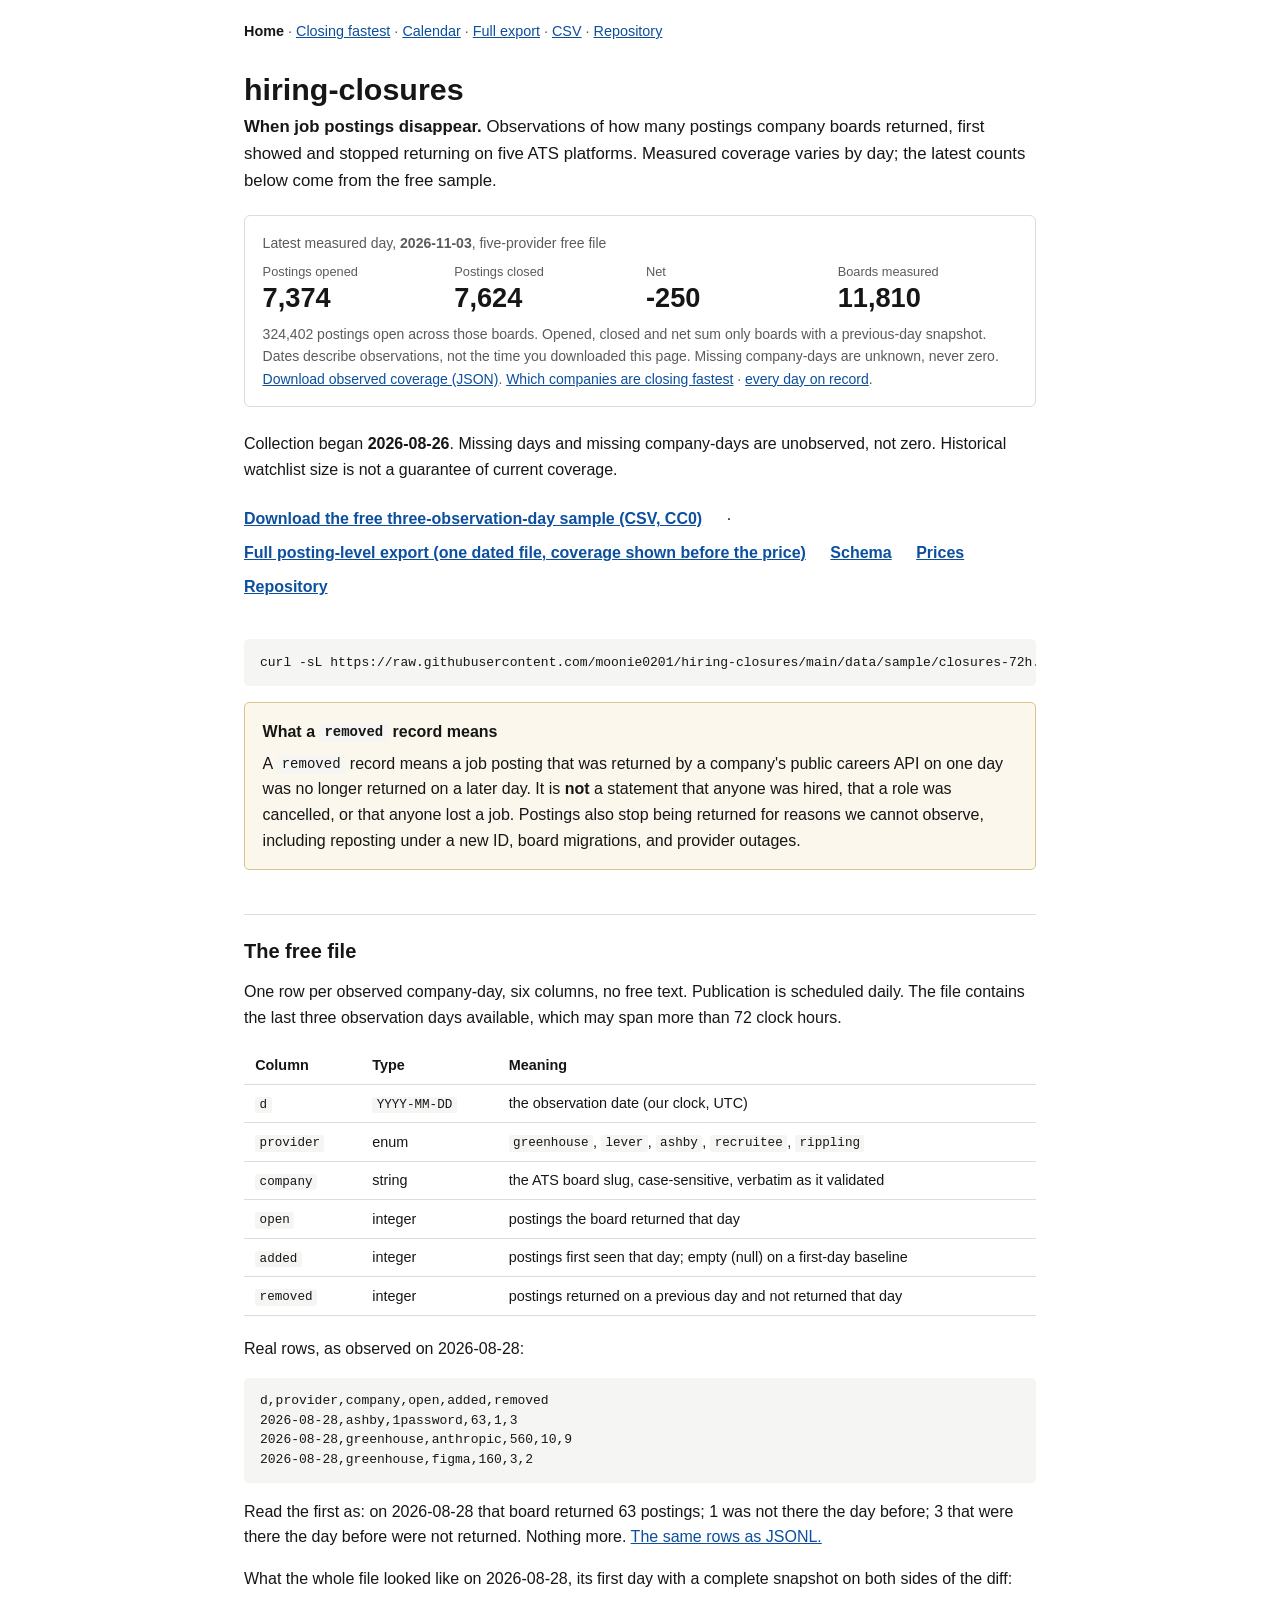
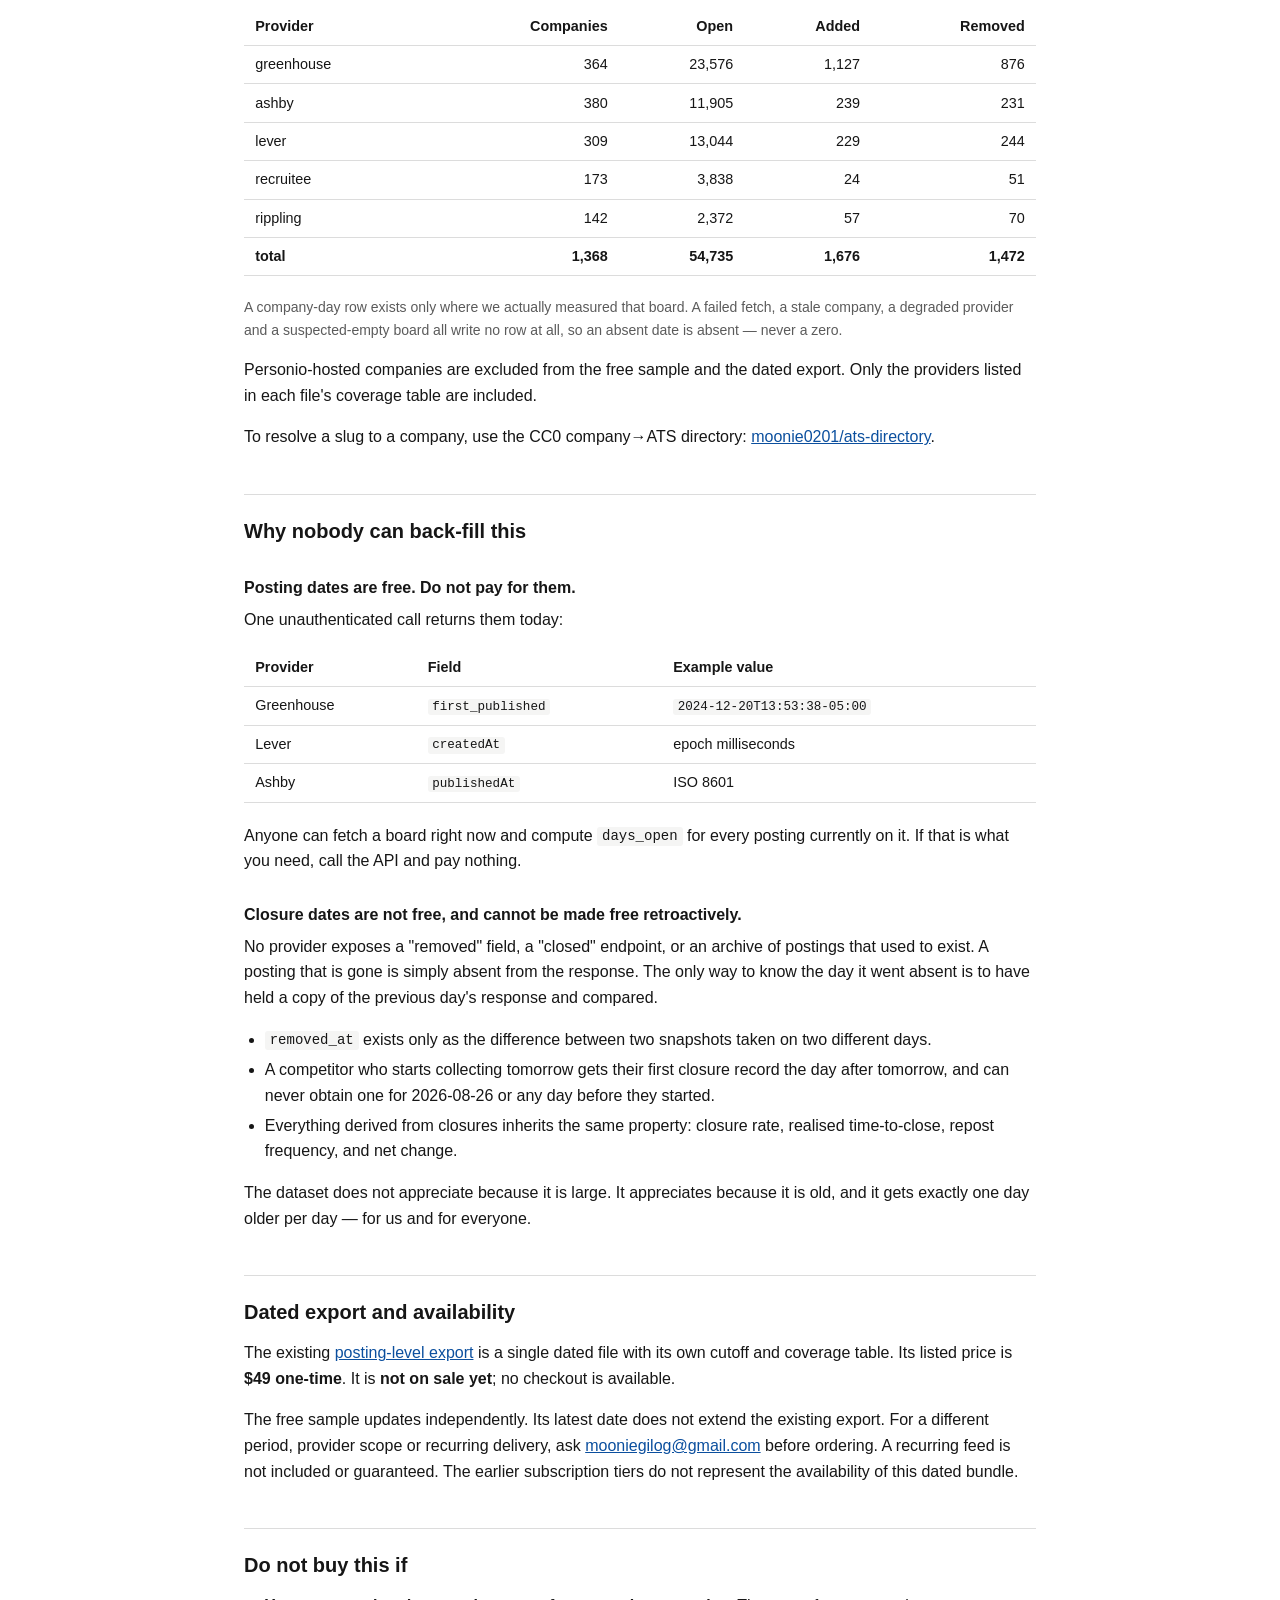
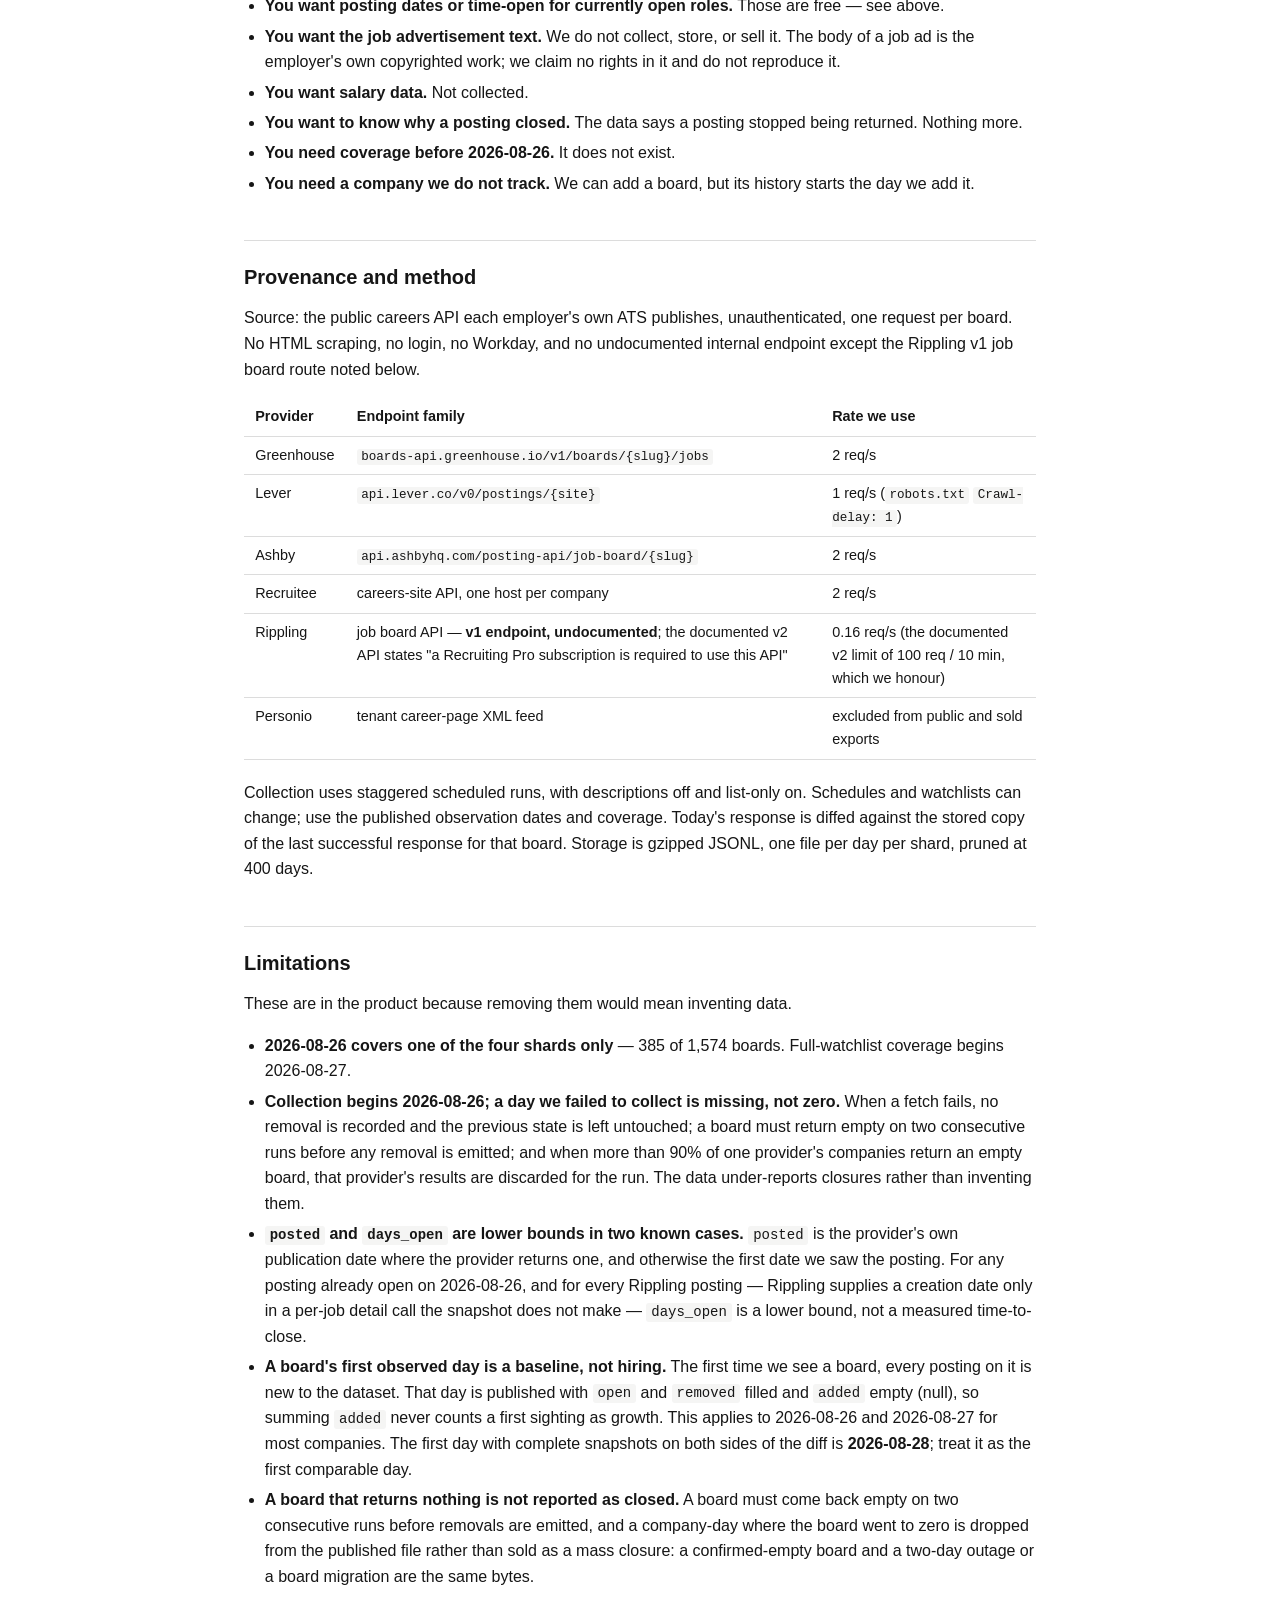
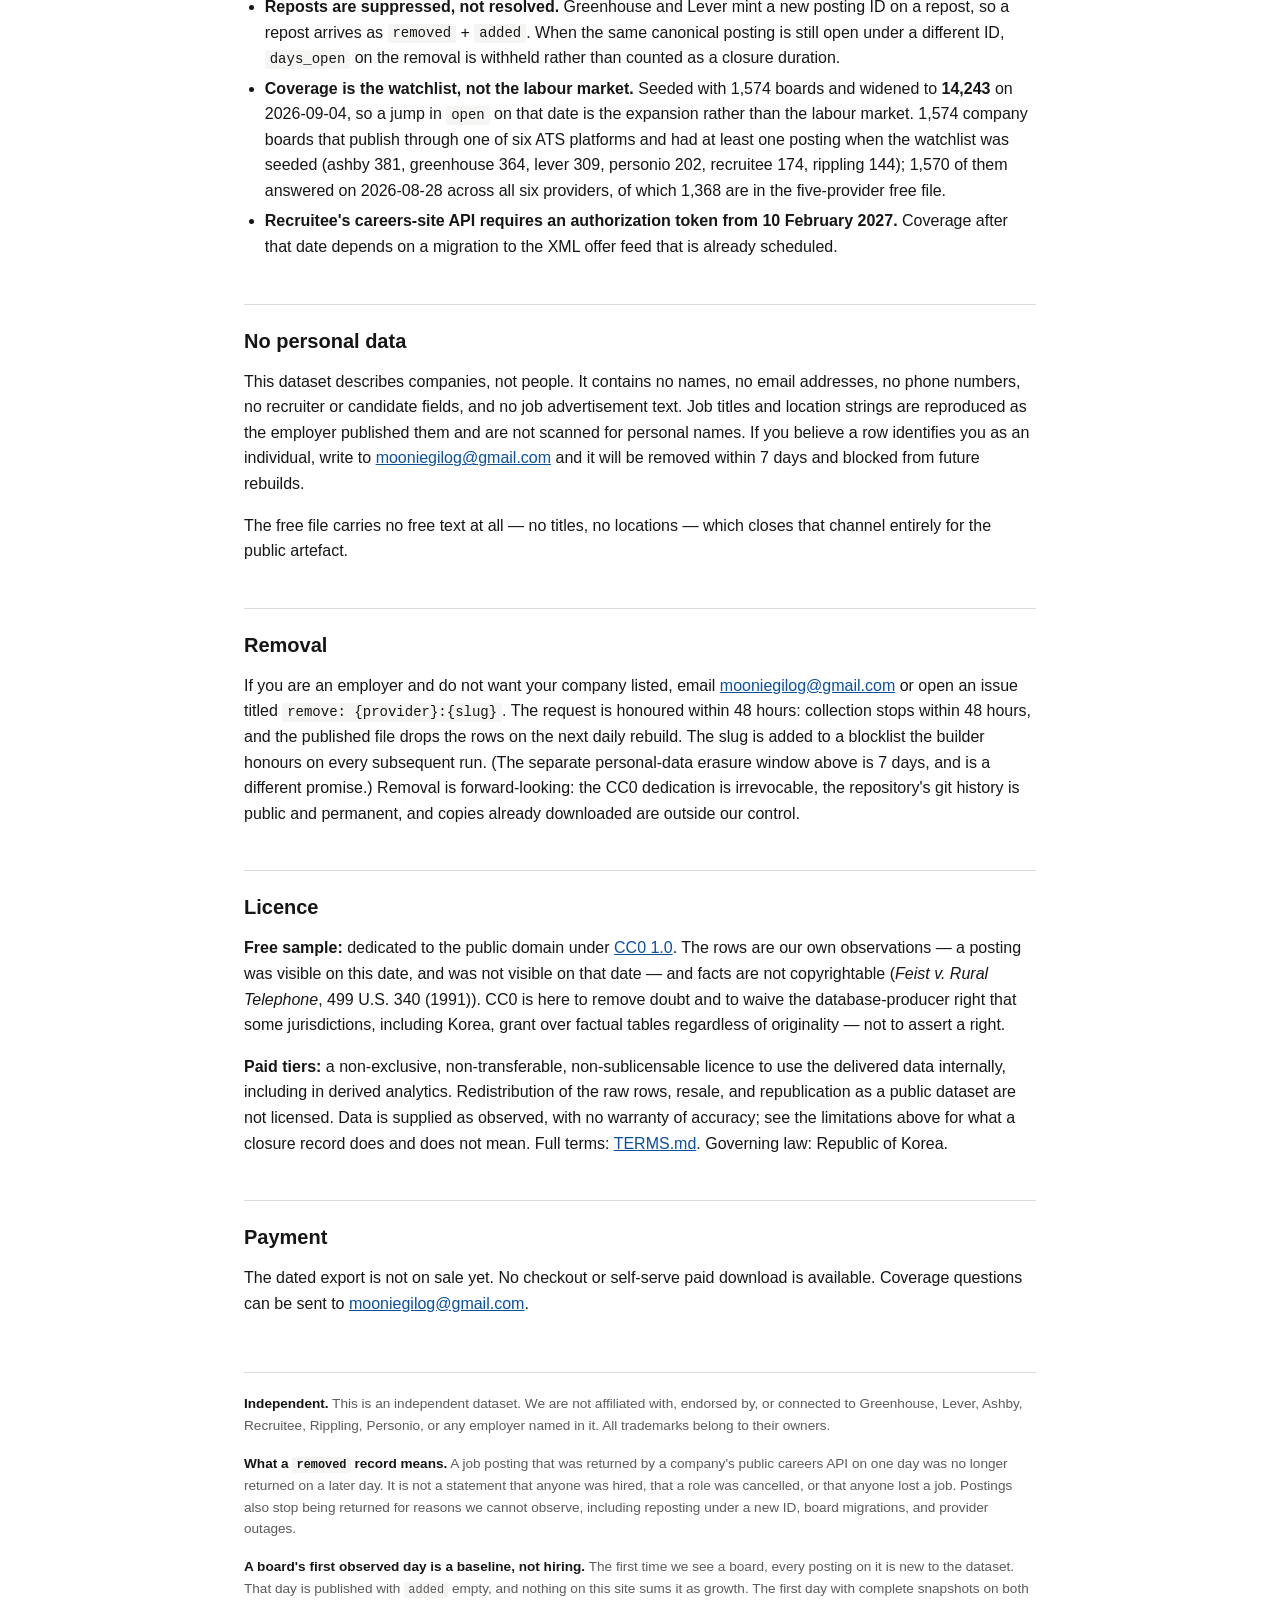
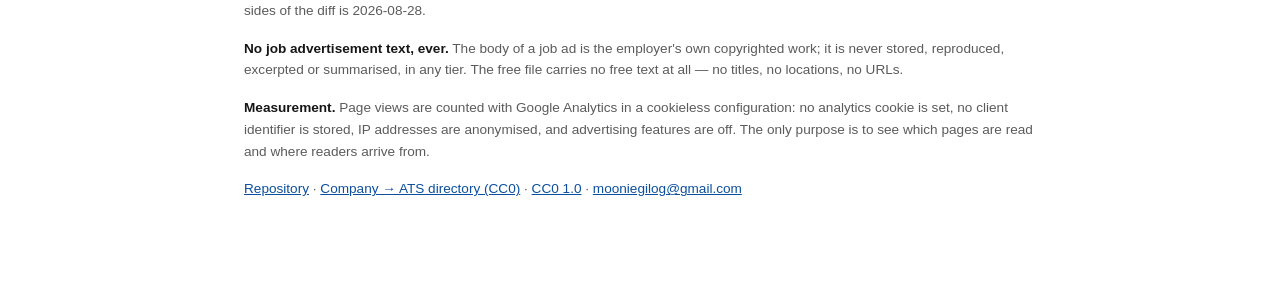
==== docs/index.html @ 698cc46e "data: refresh 72h closure sample (2026-11-03)" ====
<!doctype html>
<html lang="en">
<head>
<meta charset="utf-8">
<meta name="viewport" content="width=device-width, initial-scale=1">
<title>hiring-closures — when job postings disappear</title>
<meta name="description" content="A daily record of when job postings stop being returned by company careers APIs. Observed company boards on five ATS platforms since 2026-08-26. Free three-day sample under CC0.">
<link rel="canonical" href="https://moonie0201.github.io/hiring-closures/">
<meta property="og:type" content="website">
<meta property="og:site_name" content="hiring-closures">
<meta property="og:title" content="hiring-closures — when job postings disappear">
<meta property="og:description" content="A daily record of when job postings stop being returned by company careers APIs. Observed company boards on five ATS platforms since 2026-08-26. Free three-day sample under CC0.">
<meta property="og:url" content="https://moonie0201.github.io/hiring-closures/">
<link rel="stylesheet" href="style.css">
<script async src="https://www.googletagmanager.com/gtag/js?id=G-3G87HK9EL5"></script>
<script>
window.dataLayer = window.dataLayer || [];
function gtag(){dataLayer.push(arguments);}
gtag('js', new Date());
gtag('config', 'G-3G87HK9EL5', {
  'client_storage': 'none',
  'allow_google_signals': false,
  'allow_ad_personalization_signals': false,
  'anonymize_ip': true
});
</script>
<script type="application/ld+json">
{
 "@context": "https://schema.org",
 "@type": "Dataset",
 "creator": {
  "@type": "Organization",
  "name": "hiring-closures",
  "url": "https://github.com/moonie0201/hiring-closures"
 },
 "dateModified": "2026-11-03",
 "description": "One row per company per day: how many job postings each company's public careers API returned (open), how many were first seen that day (added) and how many returned on a previous day were no longer returned (removed). Observed boards on five ATS platforms (Greenhouse, Lever, Ashby, Recruitee, Rippling); coverage varies by day. Collection began 2026-08-26. The free file holds the last three observation days, six aggregate columns, no job titles, no URLs, no advertisement text, rebuilt daily and dedicated to the public domain under CC0 1.0. A removed record means a posting stopped being returned by the API; it says nothing about hires, cancellations or people.",
 "distribution": [
  {
   "@type": "DataDownload",
   "contentUrl": "https://raw.githubusercontent.com/moonie0201/hiring-closures/main/data/sample/closures-72h.csv",
   "encodingFormat": "text/csv"
  },
  {
   "@type": "DataDownload",
   "contentUrl": "https://raw.githubusercontent.com/moonie0201/hiring-closures/main/data/sample/closures-72h.jsonl",
   "encodingFormat": "application/x-ndjson"
  }
 ],
 "identifier": "https://github.com/moonie0201/hiring-closures",
 "isAccessibleForFree": true,
 "keywords": [
  "job postings",
  "hiring",
  "job posting closures",
  "applicant tracking systems",
  "labour market",
  "Greenhouse",
  "Lever",
  "Ashby",
  "Recruitee",
  "Rippling"
 ],
 "license": "https://creativecommons.org/publicdomain/zero/1.0/",
 "measurementTechnique": "Daily snapshot of each employer's public ATS careers API, diffed against the previous snapshot; added and removed are counts of posting IDs that appeared or disappeared between the two.",
 "name": "hiring-closures: daily job-posting closures across company careers boards",
 "sameAs": "https://github.com/moonie0201/hiring-closures",
 "temporalCoverage": "2026-11-01/2026-11-03",
 "url": "https://moonie0201.github.io/hiring-closures/",
 "variableMeasured": [
  {
   "@type": "PropertyValue",
   "description": "observation date, UTC",
   "name": "d"
  },
  {
   "@type": "PropertyValue",
   "description": "ATS platform: greenhouse, lever, ashby, recruitee, rippling",
   "name": "provider"
  },
  {
   "@type": "PropertyValue",
   "description": "the ATS board slug, verbatim",
   "name": "company"
  },
  {
   "@type": "PropertyValue",
   "description": "postings the board returned that day",
   "name": "open"
  },
  {
   "@type": "PropertyValue",
   "description": "postings first seen that day; empty on a board's first observed day",
   "name": "added"
  },
  {
   "@type": "PropertyValue",
   "description": "postings returned on a previous day and not returned that day",
   "name": "removed"
  }
 ]
}
</script>
</head>
<body>
<nav><a href="./" aria-current="page">Home</a> · <a href="closing-fastest.html">Closing fastest</a> · <a href="calendar.html">Calendar</a> · <a href="export.html">Full export</a> · <a href="https://raw.githubusercontent.com/moonie0201/hiring-closures/main/data/sample/closures-72h.csv">CSV</a> · <a href="https://github.com/moonie0201/hiring-closures">Repository</a></nav>
<h1>hiring-closures</h1>
<p class="lede"><strong>When job postings disappear.</strong> Observations of how many
postings company boards returned, first showed and stopped returning on five ATS platforms.
Measured coverage varies by day; the latest counts below come from the free sample.</p>

<section class="stats" aria-label="Latest measured day">
<p class="small muted">Latest measured day, <strong>2026-11-03</strong>, five-provider free file</p>
<dl>
<div><dt>Postings opened</dt><dd>7,374</dd></div>
<div><dt>Postings closed</dt><dd>7,624</dd></div>
<div><dt>Net</dt><dd>-250</dd></div>
<div><dt>Boards measured</dt><dd>11,810</dd></div>
</dl>
<p class="small muted">324,402 postings open across those boards. Opened, closed
and net sum only boards with a previous-day snapshot.
Dates describe observations, not the time you downloaded this page. Missing company-days
are unknown, never zero. <a href="coverage.json">Download observed coverage (JSON)</a>.
<a href="closing-fastest.html">Which companies are closing fastest</a> ·
<a href="calendar.html">every day on record</a>.</p>
</section>

<p>Collection began <strong>2026-08-26</strong>. Missing days and missing company-days are
unobserved, not zero. Historical watchlist size is not a guarantee of current coverage.</p>

<p class="cta">
  <a href="https://raw.githubusercontent.com/moonie0201/hiring-closures/main/data/sample/closures-72h.csv">Download the free three-observation-day sample (CSV, CC0)</a>
  · <a href="export.html">Full posting-level export (one dated file, coverage shown before the price)</a>
  <a href="#free">Schema</a>
  <a href="#prices">Prices</a>
  <a href="https://github.com/moonie0201/hiring-closures">Repository</a>
</p>

<pre><code>curl -sL https://raw.githubusercontent.com/moonie0201/hiring-closures/main/data/sample/closures-72h.csv</code></pre>

<div class="note">
<h3 style="margin-top:0">What a <code>removed</code> record means</h3>
<p>A <code>removed</code> record means a job posting that was returned by a company's public
careers API on one day was no longer returned on a later day. It is <strong>not</strong> a
statement that anyone was hired, that a role was cancelled, or that anyone lost a job.
Postings also stop being returned for reasons we cannot observe, including reposting under a
new ID, board migrations, and provider outages.</p>
</div>

<h2 id="free">The free file</h2>
<p>One row per observed company-day, six columns, no free text. Publication is scheduled daily.
The file contains the last three observation days available, which may span more than 72 clock hours.</p>

<div class="tw">
<table>
<thead><tr><th>Column</th><th>Type</th><th>Meaning</th></tr></thead>
<tbody>
<tr><td><code>d</code></td><td><code>YYYY-MM-DD</code></td><td>the observation date (our clock, UTC)</td></tr>
<tr><td><code>provider</code></td><td>enum</td><td><code>greenhouse</code>, <code>lever</code>, <code>ashby</code>, <code>recruitee</code>, <code>rippling</code></td></tr>
<tr><td><code>company</code></td><td>string</td><td>the ATS board slug, case-sensitive, verbatim as it validated</td></tr>
<tr><td><code>open</code></td><td>integer</td><td>postings the board returned that day</td></tr>
<tr><td><code>added</code></td><td>integer</td><td>postings first seen that day; empty (null) on a first-day baseline</td></tr>
<tr><td><code>removed</code></td><td>integer</td><td>postings returned on a previous day and not returned that day</td></tr>
</tbody>
</table>
</div>

<p>Real rows, as observed on 2026-08-28:</p>
<pre><code>d,provider,company,open,added,removed
2026-08-28,ashby,1password,63,1,3
2026-08-28,greenhouse,anthropic,560,10,9
2026-08-28,greenhouse,figma,160,3,2</code></pre>
<p>Read the first as: on 2026-08-28 that board returned 63 postings; 1 was not there the day
before; 3 that were there the day before were not returned. Nothing more.
<a href="https://raw.githubusercontent.com/moonie0201/hiring-closures/main/data/sample/closures-72h.jsonl">The
same rows as JSONL.</a></p>

<p>What the whole file looked like on 2026-08-28, its first day with a complete snapshot on
both sides of the diff:</p>
<div class="tw">
<table>
<thead><tr><th>Provider</th><th class="n">Companies</th><th class="n">Open</th><th class="n">Added</th><th class="n">Removed</th></tr></thead>
<tbody>
<tr><td>greenhouse</td><td class="n">364</td><td class="n">23,576</td><td class="n">1,127</td><td class="n">876</td></tr>
<tr><td>ashby</td><td class="n">380</td><td class="n">11,905</td><td class="n">239</td><td class="n">231</td></tr>
<tr><td>lever</td><td class="n">309</td><td class="n">13,044</td><td class="n">229</td><td class="n">244</td></tr>
<tr><td>recruitee</td><td class="n">173</td><td class="n">3,838</td><td class="n">24</td><td class="n">51</td></tr>
<tr><td>rippling</td><td class="n">142</td><td class="n">2,372</td><td class="n">57</td><td class="n">70</td></tr>
<tr><td><strong>total</strong></td><td class="n"><strong>1,368</strong></td><td class="n"><strong>54,735</strong></td><td class="n"><strong>1,676</strong></td><td class="n"><strong>1,472</strong></td></tr>
</tbody>
</table>
</div>
<p class="small muted">A company-day row exists only where we actually measured that board. A
failed fetch, a stale company, a degraded provider and a suspected-empty board all write no
row at all, so an absent date is absent — never a zero.</p>

<p>Personio-hosted companies are excluded from the free sample and the dated export.
Only the providers listed in each file's coverage table are included.</p>

<p>To resolve a slug to a company, use the CC0 company→ATS directory:
<a href="https://github.com/moonie0201/ats-directory">moonie0201/ats-directory</a>.</p>

<h2 id="moat">Why nobody can back-fill this</h2>

<h3>Posting dates are free. Do not pay for them.</h3>
<p>One unauthenticated call returns them today:</p>
<div class="tw">
<table>
<thead><tr><th>Provider</th><th>Field</th><th>Example value</th></tr></thead>
<tbody>
<tr><td>Greenhouse</td><td><code>first_published</code></td><td><code>2024-12-20T13:53:38-05:00</code></td></tr>
<tr><td>Lever</td><td><code>createdAt</code></td><td>epoch milliseconds</td></tr>
<tr><td>Ashby</td><td><code>publishedAt</code></td><td>ISO 8601</td></tr>
</tbody>
</table>
</div>
<p>Anyone can fetch a board right now and compute <code>days_open</code> for every posting
currently on it. If that is what you need, call the API and pay nothing.</p>

<h3>Closure dates are not free, and cannot be made free retroactively.</h3>
<p>No provider exposes a "removed" field, a "closed" endpoint, or an archive of postings that
used to exist. A posting that is gone is simply absent from the response. The only way to
know the day it went absent is to have held a copy of the previous day's response and
compared.</p>
<ul>
<li><code>removed_at</code> exists only as the difference between two snapshots taken on two
different days.</li>
<li>A competitor who starts collecting tomorrow gets their first closure record the day after
tomorrow, and can never obtain one for 2026-08-26 or any day before they started.</li>
<li>Everything derived from closures inherits the same property: closure rate, realised
time-to-close, repost frequency, and net change.</li>
</ul>
<p>The dataset does not appreciate because it is large. It appreciates because it is old, and
it gets exactly one day older per day — for us and for everyone.</p>

<h2 id="prices">Dated export and availability</h2>
<p>The existing <a href="export.html">posting-level export</a> is a single dated file with
its own cutoff and coverage table. Its listed price is <strong>$49 one-time</strong>.
It is <strong>not on sale yet</strong>; no checkout is available.</p>
<p>The free sample updates independently. Its latest date does not extend the existing
export. For a different period, provider scope or recurring delivery, ask
<a href="mailto:mooniegilog@gmail.com">mooniegilog@gmail.com</a> before ordering.
A recurring feed is not included or guaranteed. The earlier subscription tiers do not
represent the availability of this dated bundle.</p>

<h2 id="dont">Do not buy this if</h2>
<ul>
<li><strong>You want posting dates or time-open for currently open roles.</strong> Those are
free — see above.</li>
<li><strong>You want the job advertisement text.</strong> We do not collect, store, or sell
it. The body of a job ad is the employer's own copyrighted work; we claim no rights in it and
do not reproduce it.</li>
<li><strong>You want salary data.</strong> Not collected.</li>
<li><strong>You want to know why a posting closed.</strong> The data says a posting stopped
being returned. Nothing more.</li>
<li><strong>You need coverage before 2026-08-26.</strong> It does not exist.</li>
<li><strong>You need a company we do not track.</strong> We can add a board, but its history
starts the day we add it.</li>
</ul>

<h2 id="method">Provenance and method</h2>
<p>Source: the public careers API each employer's own ATS publishes, unauthenticated, one
request per board. No HTML scraping, no login, no Workday, and no undocumented internal
endpoint except the Rippling v1 job board route noted below.</p>
<div class="tw">
<table>
<thead><tr><th>Provider</th><th>Endpoint family</th><th>Rate we use</th></tr></thead>
<tbody>
<tr><td>Greenhouse</td><td><code>boards-api.greenhouse.io/v1/boards/{slug}/jobs</code></td><td>2 req/s</td></tr>
<tr><td>Lever</td><td><code>api.lever.co/v0/postings/{site}</code></td><td>1 req/s (<code>robots.txt</code> <code>Crawl-delay: 1</code>)</td></tr>
<tr><td>Ashby</td><td><code>api.ashbyhq.com/posting-api/job-board/{slug}</code></td><td>2 req/s</td></tr>
<tr><td>Recruitee</td><td>careers-site API, one host per company</td><td>2 req/s</td></tr>
<tr><td>Rippling</td><td>job board API — <strong>v1 endpoint, undocumented</strong>; the documented v2 API states "a Recruiting Pro subscription is required to use this API"</td><td>0.16 req/s (the documented v2 limit of 100 req / 10 min, which we honour)</td></tr>
<tr><td>Personio</td><td>tenant career-page XML feed</td><td>excluded from public and sold exports</td></tr>
</tbody>
</table>
</div>
<p>Collection uses staggered scheduled runs, with descriptions off and list-only on.
Schedules and watchlists can change; use the published observation dates and coverage. Today's response is diffed against
the stored copy of the last successful response for that board. Storage is gzipped JSONL, one
file per day per shard, pruned at 400 days.</p>

<h2 id="limits">Limitations</h2>
<p>These are in the product because removing them would mean inventing data.</p>
<ul>
<li><strong>2026-08-26 covers one of the four shards only</strong> — 385 of 1,574 boards.
Full-watchlist coverage begins 2026-08-27.</li>
<li><strong>Collection begins 2026-08-26; a day we failed to collect is missing, not
zero.</strong> When a fetch fails, no removal is recorded and the previous state is left
untouched; a board must return empty on two consecutive runs before any removal is emitted;
and when more than 90% of one provider's companies return an empty board, that provider's
results are discarded for the run. The data under-reports closures rather than inventing
them.</li>
<li><strong><code>posted</code> and <code>days_open</code> are lower bounds in two known
cases.</strong> <code>posted</code> is the provider's own publication date where the provider
returns one, and otherwise the first date we saw the posting. For any posting already open on
2026-08-26, and for every Rippling posting — Rippling supplies a creation date only in a
per-job detail call the snapshot does not make — <code>days_open</code> is a lower bound, not
a measured time-to-close.</li>
<li><strong>A board's first observed day is a baseline, not hiring.</strong> The first time we see a board, every posting on it is new to the dataset. That day is published with <code>open</code> and <code>removed</code> filled and <code>added</code> empty (null), so summing <code>added</code> never counts a first sighting as growth. This applies to 2026-08-26 and 2026-08-27 for most companies. The first day with complete snapshots on both sides of the diff is <strong>2026-08-28</strong>; treat it as the first comparable day.</li>
<li><strong>A board that returns nothing is not reported as closed.</strong> A board must come
back empty on two consecutive runs before removals are emitted, and a company-day where the
board went to zero is dropped from the published file rather than sold as a mass closure: a
confirmed-empty board and a two-day outage or a board migration are the same bytes.</li>
<li><strong>Reposts are suppressed, not resolved.</strong> Greenhouse and Lever mint a new
posting ID on a repost, so a repost arrives as <code>removed</code> + <code>added</code>. When
the same canonical posting is still open under a different ID, <code>days_open</code> on the
removal is withheld rather than counted as a closure duration.</li>
<li><strong>Coverage is the watchlist, not the labour market.</strong> Seeded with 1,574 boards and widened to <strong>14,243</strong> on 2026-09-04, so a jump in <code>open</code> on that date is the expansion rather than the labour market. 1,574 company boards
that publish through one of six ATS platforms and had at least one posting when the watchlist
was seeded (ashby 381, greenhouse 364, lever 309, personio 202, recruitee 174, rippling 144);
1,570 of them answered on 2026-08-28 across all six providers, of which 1,368 are in the
five-provider free file.</li>
<li><strong>Recruitee's careers-site API requires an authorization token from 10 February
2027.</strong> Coverage after that date depends on a migration to the XML offer feed that is
already scheduled.</li>
</ul>

<h2 id="privacy">No personal data</h2>
<p>This dataset describes companies, not people. It contains no names, no email addresses, no
phone numbers, no recruiter or candidate fields, and no job advertisement text. Job titles and
location strings are reproduced as the employer published them and are not scanned for
personal names. If you believe a row identifies you as an individual, write to
<a href="mailto:mooniegilog@gmail.com">mooniegilog@gmail.com</a> and it will be removed within
7 days and blocked from future rebuilds.</p>
<p>The free file carries no free text at all — no titles, no locations — which closes that
channel entirely for the public artefact.</p>

<h2 id="removal">Removal</h2>
<p>If you are an employer and do not want your company listed, email
<a href="mailto:mooniegilog@gmail.com">mooniegilog@gmail.com</a> or open an issue titled
<code>remove: {provider}:{slug}</code>. The request is honoured within 48 hours: collection
stops within 48 hours, and the published file drops the rows on the next daily rebuild. The
slug is added to a blocklist the builder honours on every subsequent run. (The separate
personal-data erasure window above is 7 days, and is a different promise.) Removal is
forward-looking: the CC0
dedication is irrevocable, the repository's git history is public and permanent, and copies
already downloaded are outside our control.</p>

<h2 id="licence">Licence</h2>
<p><strong>Free sample:</strong> dedicated to the public domain under
<a href="https://github.com/moonie0201/hiring-closures/blob/main/LICENSE">CC0 1.0</a>. The rows
are our own observations — a posting was visible on this date, and was not visible on that
date — and facts are not copyrightable (<em>Feist v. Rural Telephone</em>, 499 U.S. 340
(1991)). CC0 is here to remove doubt and to waive the database-producer right that some
jurisdictions, including Korea, grant over factual tables regardless of originality — not to
assert a right.</p>
<p><strong>Paid tiers:</strong> a non-exclusive, non-transferable, non-sublicensable licence to
use the delivered data internally, including in derived analytics. Redistribution of the raw
rows, resale, and republication as a public dataset are not licensed. Data is supplied as
observed, with no warranty of accuracy; see the limitations above for what a closure record
does and does not mean. Full terms:
<a href="https://github.com/moonie0201/hiring-closures/blob/main/TERMS.md">TERMS.md</a>.
Governing law: Republic of Korea.</p>

<h2 id="payment">Payment</h2>
<p>The dated export is not on sale yet. No checkout or self-serve paid download is available.
Coverage questions can be sent to <a href="mailto:mooniegilog@gmail.com">mooniegilog@gmail.com</a>.</p>

<footer>
<div class="disclaimer">
<p><strong>Independent.</strong> This is an independent dataset. We are not affiliated with,
endorsed by, or connected to Greenhouse, Lever, Ashby, Recruitee, Rippling, Personio, or any
employer named in it. All trademarks belong to their owners.</p>
<p><strong>What a <code>removed</code> record means.</strong> A job posting that was returned
by a company's public careers API on one day was no longer returned on a later day. It is not
a statement that anyone was hired, that a role was cancelled, or that anyone lost a job.
Postings also stop being returned for reasons we cannot observe, including reposting under a
new ID, board migrations, and provider outages.</p>
<p><strong>A board's first observed day is a baseline, not hiring.</strong> The first time we
see a board, every posting on it is new to the dataset. That day is published with
<code>added</code> empty, and nothing on this site sums it as growth. The first day with
complete snapshots on both sides of the diff is 2026-08-28.</p>
<p><strong>No job advertisement text, ever.</strong> The body of a job ad is the employer's
own copyrighted work; it is never stored, reproduced, excerpted or summarised, in any tier.
The free file carries no free text at all — no titles, no locations, no URLs.</p>
<p><strong>Measurement.</strong> Page views are counted with Google Analytics in a
cookieless configuration: no analytics cookie is set, no client identifier is stored, IP
addresses are anonymised, and advertising features are off. The only purpose is to see which
pages are read and where readers arrive from.</p>
<p><a href="https://github.com/moonie0201/hiring-closures">Repository</a> ·
<a href="https://github.com/moonie0201/ats-directory">Company → ATS directory (CC0)</a> ·
<a href="https://creativecommons.org/publicdomain/zero/1.0/">CC0 1.0</a> ·
<a href="mailto:mooniegilog@gmail.com">mooniegilog@gmail.com</a></p>
</div>
</footer>
</body>
</html>
---- docs/style.css ----
:root{
  --bg:#ffffff; --fg:#161616; --muted:#5b5b5b; --line:#dcdcdc;
  --code-bg:#f5f5f4; --accent:#0b4f9e; --warn-bg:#fbf7ec; --warn-line:#d9c48a;
}
@media (prefers-color-scheme: dark){
  :root{
    --bg:#121212; --fg:#e8e8e8; --muted:#a1a1a1; --line:#333333;
    --code-bg:#1c1c1c; --accent:#7db3f0; --warn-bg:#211d13; --warn-line:#5c4d26;
  }
}
*{box-sizing:border-box}
html{-webkit-text-size-adjust:100%}
body{
  margin:0 auto; padding:1.25rem 1.25rem 5rem; max-width:52rem;
  background:var(--bg); color:var(--fg);
  font:16px/1.6 -apple-system,BlinkMacSystemFont,"Segoe UI",Roboto,Helvetica,Arial,sans-serif;
}
h1{font-size:1.9rem; line-height:1.2; margin:0 0 .4rem}
h2{font-size:1.25rem; margin:2.75rem 0 .75rem; padding-top:1.25rem; border-top:1px solid var(--line)}
h3{font-size:1rem; margin:1.75rem 0 .4rem}
h4{font-size:.9rem; margin:.75rem 0 .3rem; color:var(--muted)}
p,ul,ol{margin:0 0 1rem}
ul,ol{padding-left:1.3rem}
li{margin:.3rem 0}
a{color:var(--accent)}
nav{font-size:.9rem; margin:0 0 1.75rem; color:var(--muted)}
nav a[aria-current]{color:var(--fg); font-weight:600; text-decoration:none}
.lede{font-size:1.05rem; color:var(--fg); margin-bottom:1.25rem}
.muted{color:var(--muted)}
.small{font-size:.875rem}
.n{text-align:right; font-variant-numeric:tabular-nums}
code,pre{font-family:ui-monospace,SFMono-Regular,Menlo,Consolas,"Liberation Mono",monospace}
code{background:var(--code-bg); padding:.1em .35em; border-radius:3px; font-size:.875em}
pre{background:var(--code-bg); padding:.85rem 1rem; border-radius:5px; overflow-x:auto; font-size:.8125rem; line-height:1.5; margin:0 0 1rem}
pre code{background:none; padding:0; font-size:1em}
.tw{overflow-x:auto; margin:0 0 1.25rem}
table{border-collapse:collapse; width:100%; font-size:.9rem}
th,td{text-align:left; padding:.45rem .7rem; border-bottom:1px solid var(--line); vertical-align:top}
th{font-weight:600; white-space:nowrap}
td:first-child{white-space:nowrap}
.note{background:var(--warn-bg); border:1px solid var(--warn-line); border-radius:5px; padding:1rem 1.1rem; margin:0 0 1.5rem}
.note p:last-child{margin-bottom:0}
.price{font-size:1.5rem; font-weight:600; white-space:nowrap}
.cta{margin:1.5rem 0 2rem}
.cta a{display:inline-block; margin:0 1.25rem .5rem 0; font-weight:600}
.stats{border:1px solid var(--line); border-radius:6px; padding:1rem 1.1rem; margin:0 0 1.5rem}
.stats p{margin:0 0 .5rem}
.stats p:last-child{margin:.5rem 0 0}
.stats dl{display:grid; grid-template-columns:repeat(auto-fit,minmax(7.5rem,1fr)); gap:.75rem; margin:0}
.stats dt{font-size:.8rem; color:var(--muted)}
.stats dd{margin:0; font-size:1.7rem; font-weight:600; line-height:1.2; font-variant-numeric:tabular-nums}
.cal{display:grid; grid-template-columns:repeat(7,minmax(0,1fr)); gap:3px; margin:0 0 1.5rem; font-size:.8rem; line-height:1.35}
.cal>*{min-height:4.6rem; padding:.35rem .45rem; border:1px solid var(--line); border-radius:4px}
.cal .wd{min-height:0; border:0; padding:.1rem .45rem; color:var(--muted); font-weight:600}
.cal .off{border:0}
.cal .none{color:var(--muted)}
.cal b{display:block}
.cal span{display:block; font-variant-numeric:tabular-nums}
.cal .day{text-decoration:none; color:var(--fg); background:var(--code-bg)}
.cal a.day:hover{border-color:var(--accent)}
.two{display:grid; grid-template-columns:repeat(2,minmax(0,1fr)); gap:1.5rem}
.two table{font-size:.85rem}
@media (max-width:44rem){
  .cal{font-size:.62rem; gap:2px}
  .cal>*{min-height:3.6rem; padding:.2rem .25rem}
  .two{grid-template-columns:minmax(0,1fr)}
}
footer{margin-top:3.5rem; padding-top:1.25rem; border-top:1px solid var(--line); font-size:.85rem; color:var(--muted)}
footer strong{color:var(--fg)}
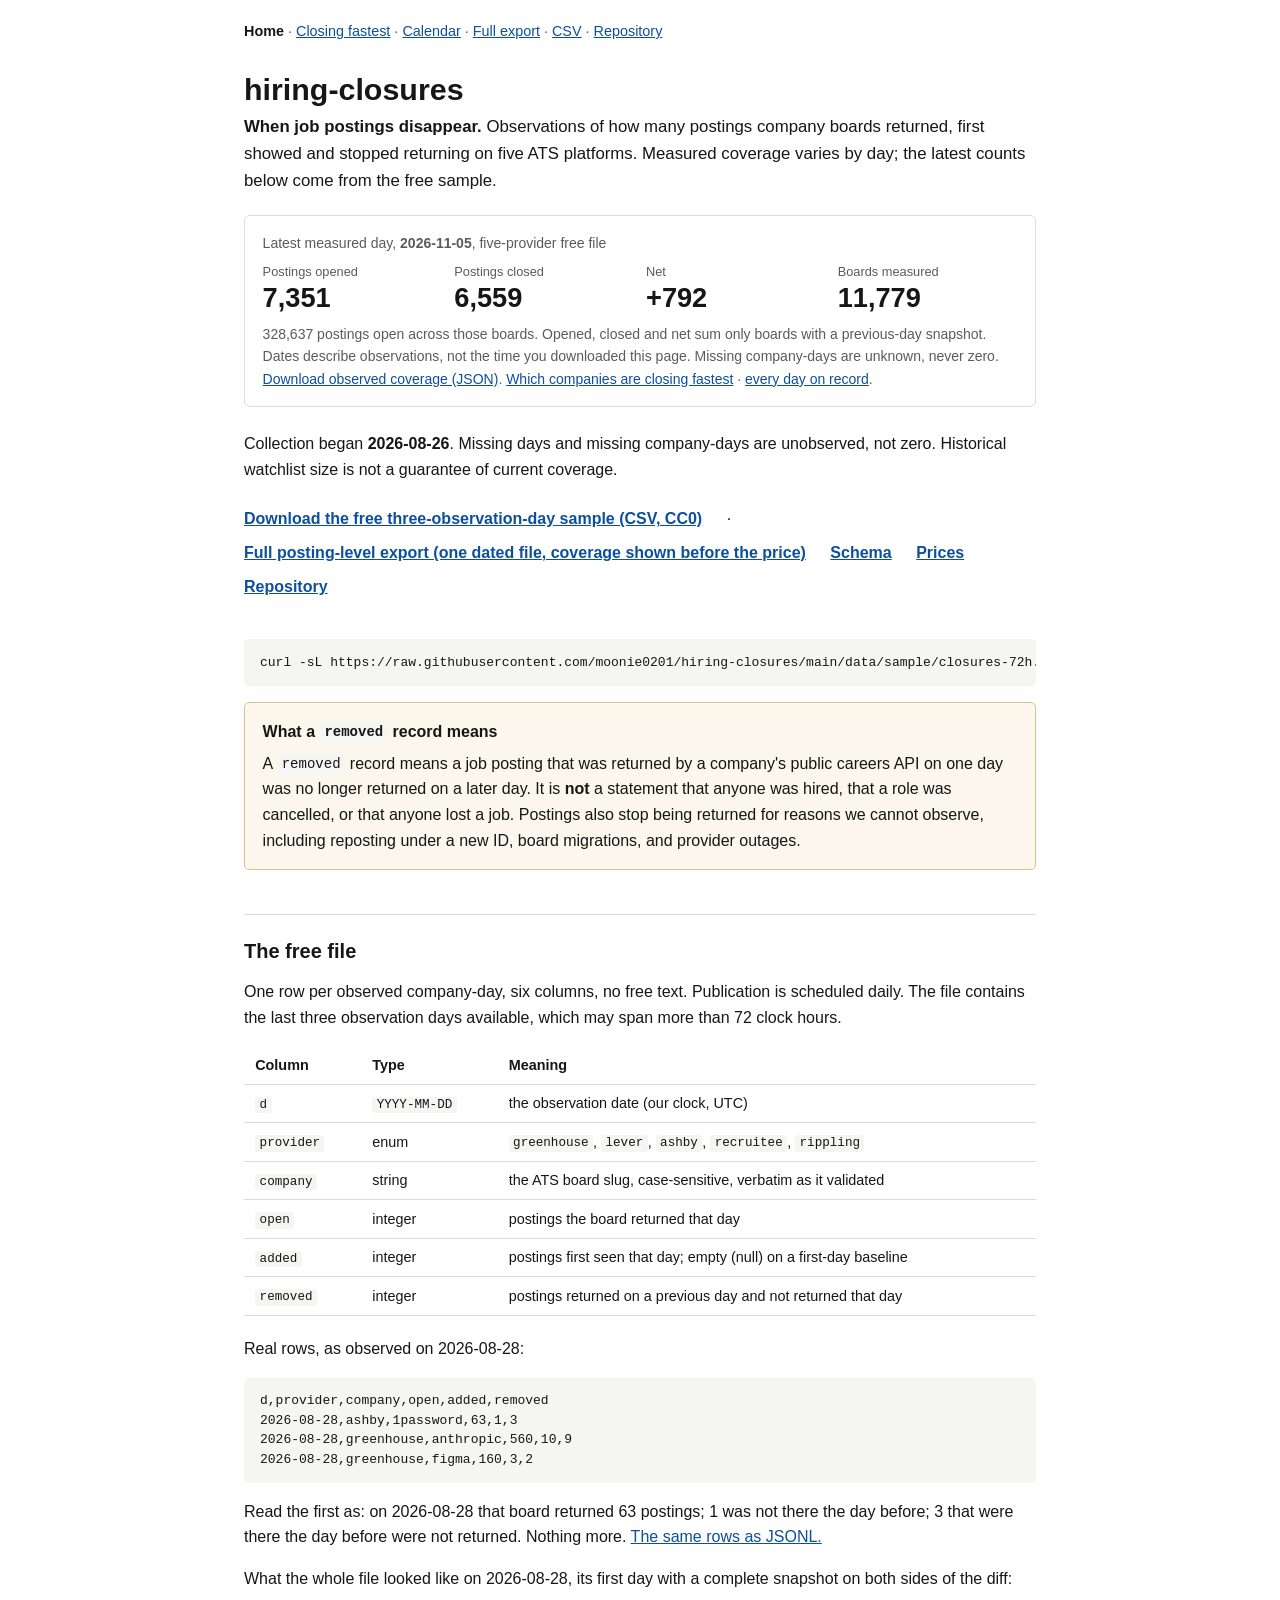
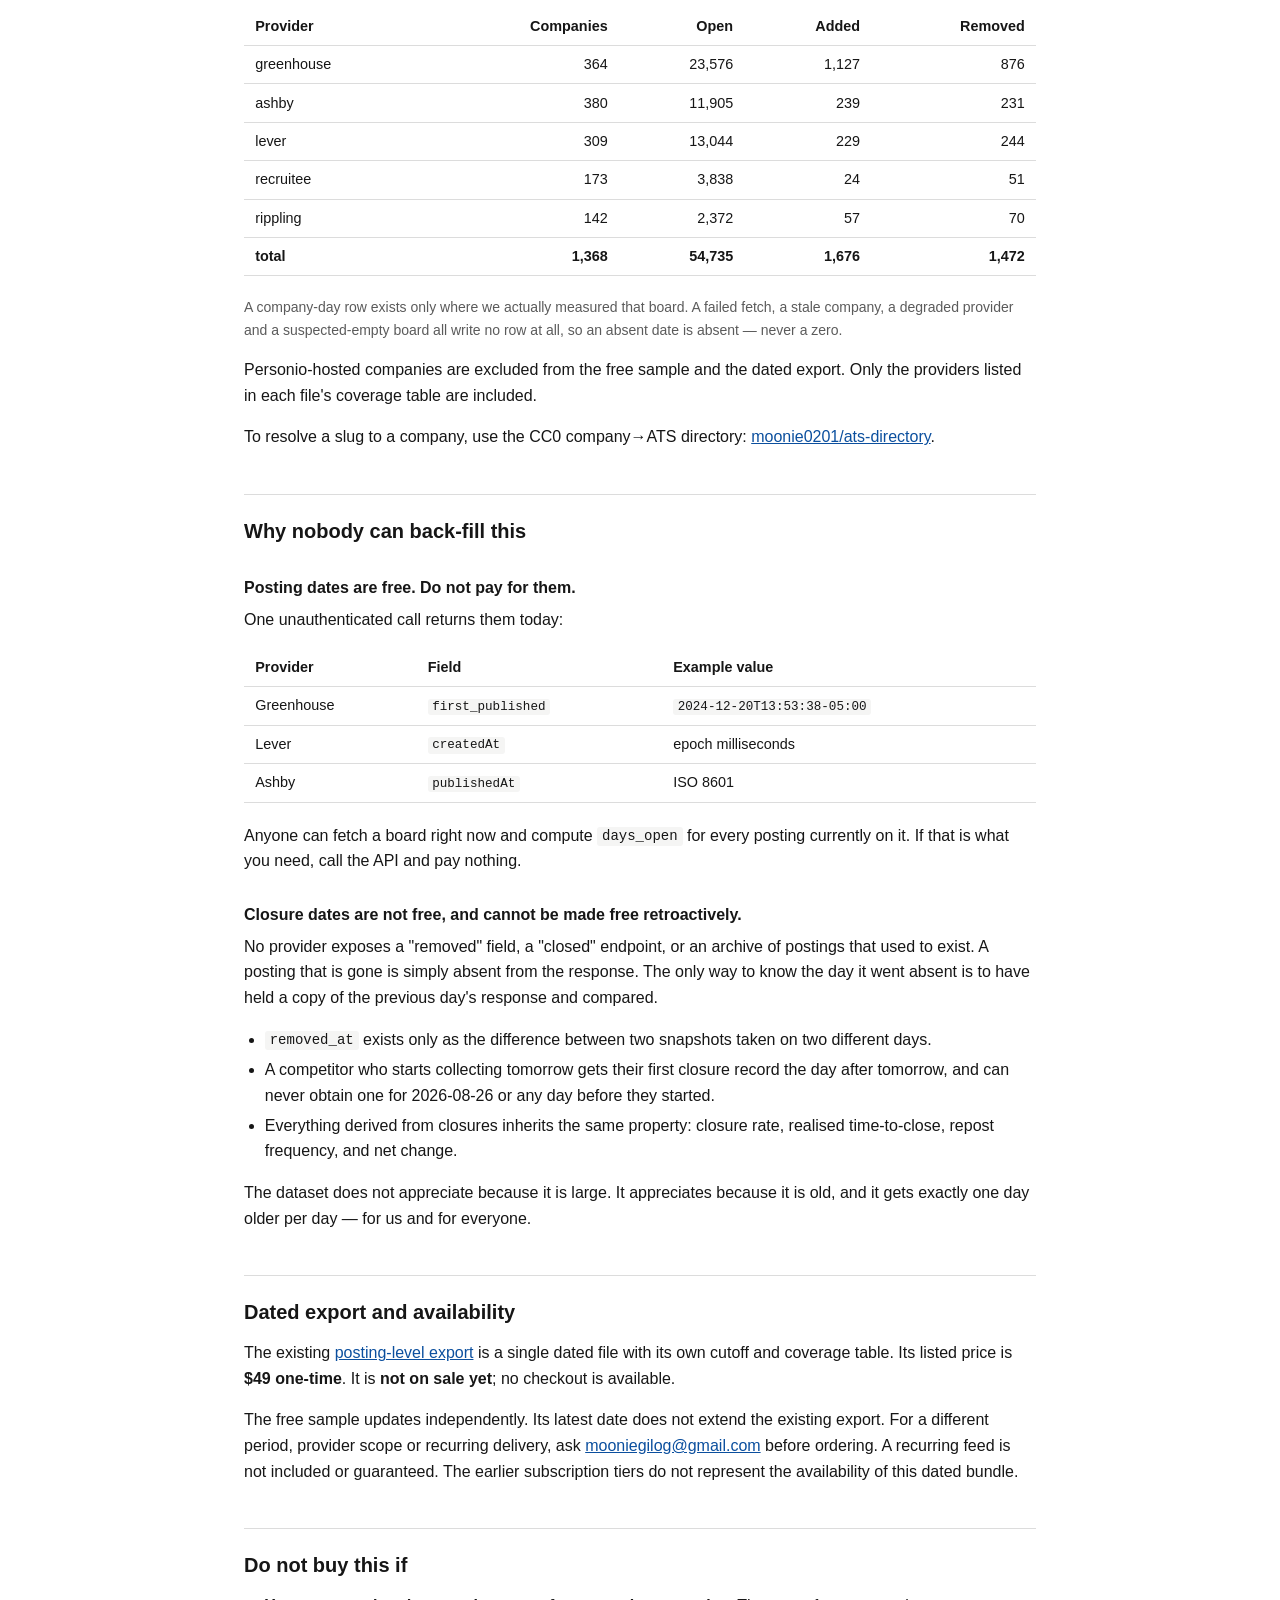
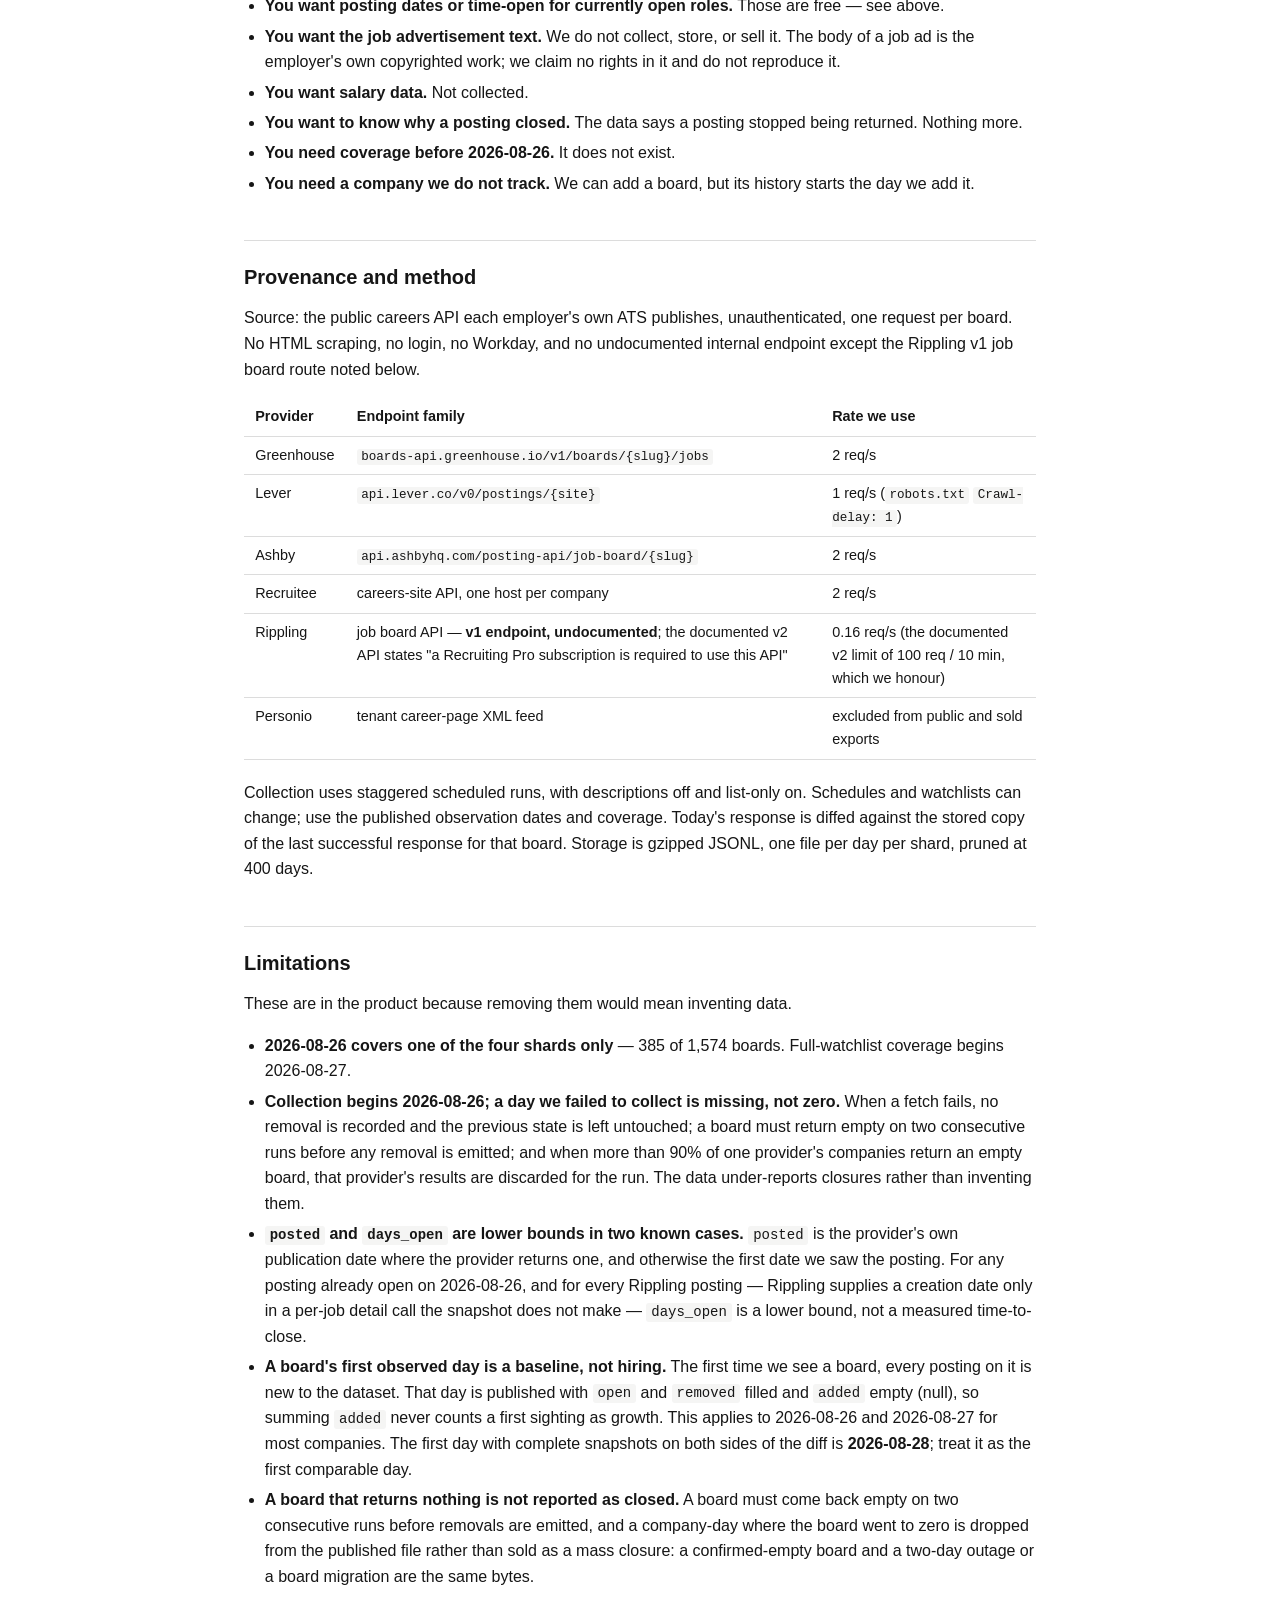
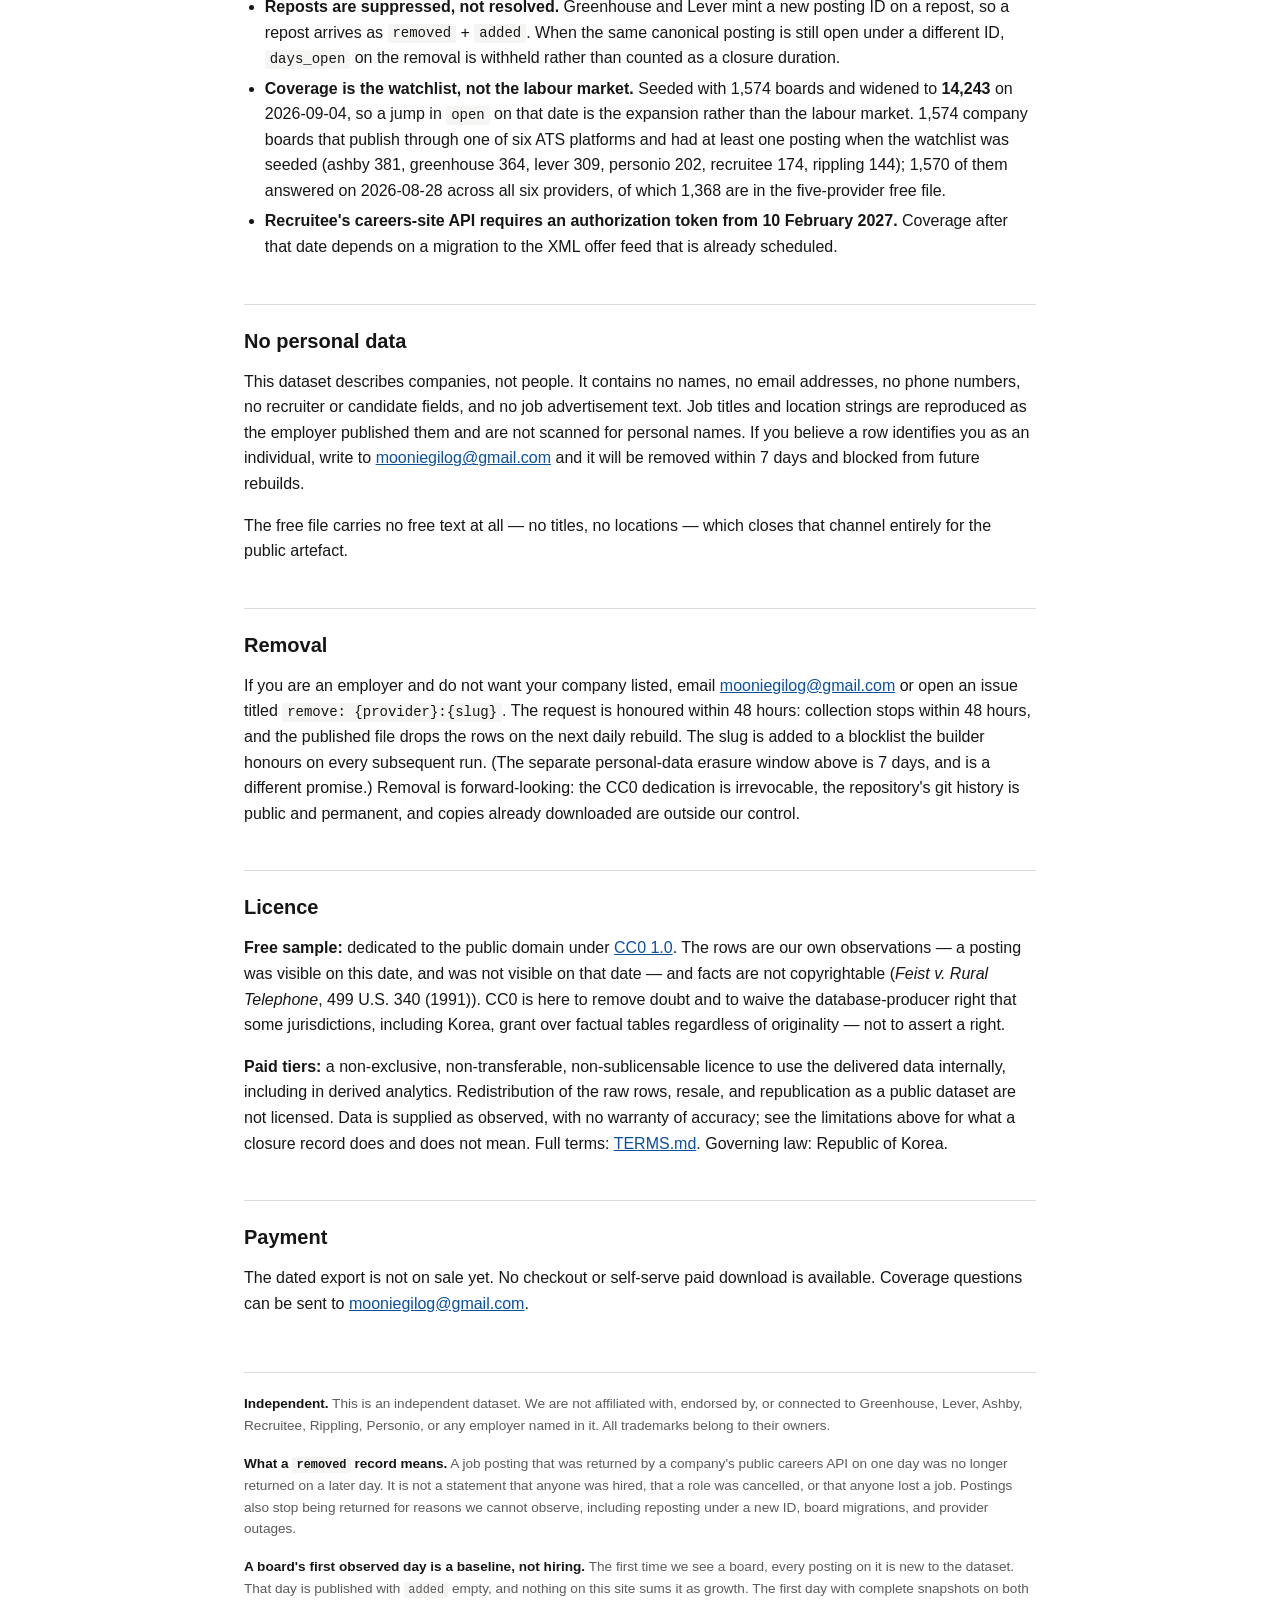
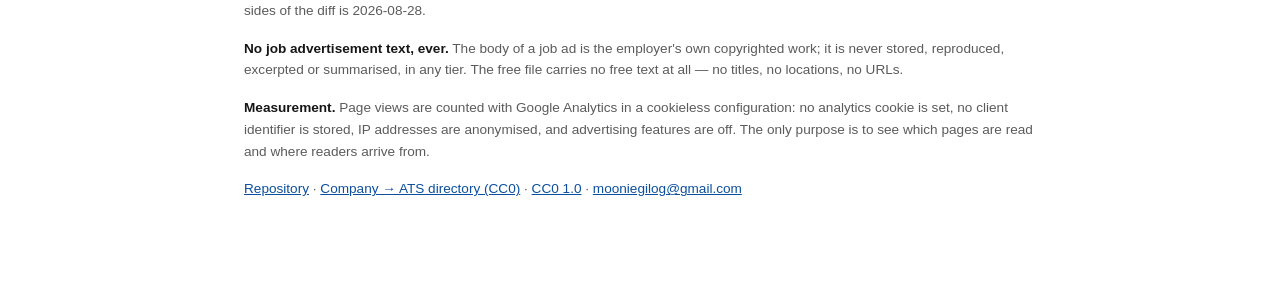
==== commit d48b8c5a: "data: refresh 72h closure sample (2026-11-05)" ====
--- a/docs/index.html
+++ b/docs/index.html
@@ -33,7 +33,7 @@
   "name": "hiring-closures",
   "url": "https://github.com/moonie0201/hiring-closures"
  },
- "dateModified": "2026-11-03",
+ "dateModified": "2026-11-05",
  "description": "One row per company per day: how many job postings each company's public careers API returned (open), how many were first seen that day (added) and how many returned on a previous day were no longer returned (removed). Observed boards on five ATS platforms (Greenhouse, Lever, Ashby, Recruitee, Rippling); coverage varies by day. Collection began 2026-08-26. The free file holds the last three observation days, six aggregate columns, no job titles, no URLs, no advertisement text, rebuilt daily and dedicated to the public domain under CC0 1.0. A removed record means a posting stopped being returned by the API; it says nothing about hires, cancellations or people.",
  "distribution": [
   {
@@ -65,7 +65,7 @@
  "measurementTechnique": "Daily snapshot of each employer's public ATS careers API, diffed against the previous snapshot; added and removed are counts of posting IDs that appeared or disappeared between the two.",
  "name": "hiring-closures: daily job-posting closures across company careers boards",
  "sameAs": "https://github.com/moonie0201/hiring-closures",
- "temporalCoverage": "2026-11-01/2026-11-03",
+ "temporalCoverage": "2026-11-03/2026-11-05",
  "url": "https://moonie0201.github.io/hiring-closures/",
  "variableMeasured": [
   {
@@ -110,14 +110,14 @@
 Measured coverage varies by day; the latest counts below come from the free sample.</p>
 
 <section class="stats" aria-label="Latest measured day">
-<p class="small muted">Latest measured day, <strong>2026-11-03</strong>, five-provider free file</p>
+<p class="small muted">Latest measured day, <strong>2026-11-05</strong>, five-provider free file</p>
 <dl>
-<div><dt>Postings opened</dt><dd>7,374</dd></div>
-<div><dt>Postings closed</dt><dd>7,624</dd></div>
-<div><dt>Net</dt><dd>-250</dd></div>
-<div><dt>Boards measured</dt><dd>11,810</dd></div>
+<div><dt>Postings opened</dt><dd>7,351</dd></div>
+<div><dt>Postings closed</dt><dd>6,559</dd></div>
+<div><dt>Net</dt><dd>+792</dd></div>
+<div><dt>Boards measured</dt><dd>11,779</dd></div>
 </dl>
-<p class="small muted">324,402 postings open across those boards. Opened, closed
+<p class="small muted">328,637 postings open across those boards. Opened, closed
 and net sum only boards with a previous-day snapshot.
 Dates describe observations, not the time you downloaded this page. Missing company-days
 are unknown, never zero. <a href="coverage.json">Download observed coverage (JSON)</a>.
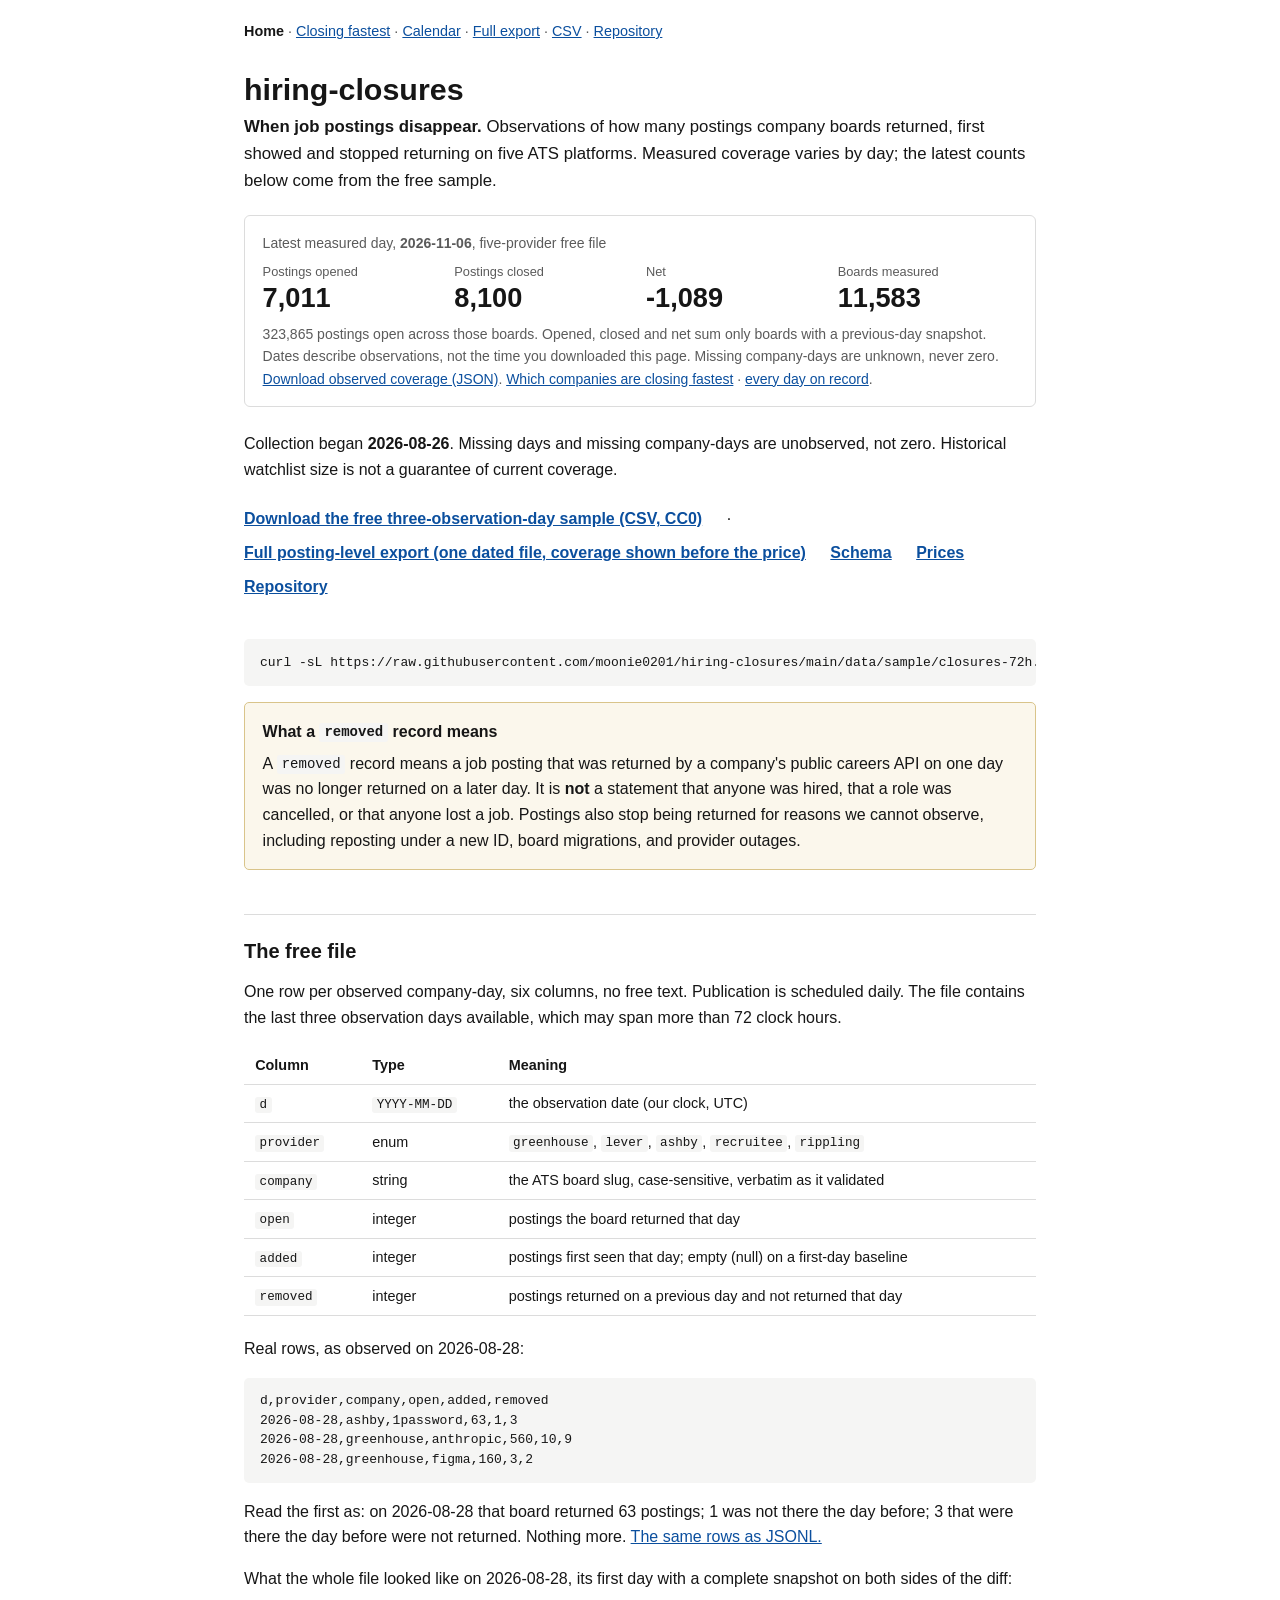
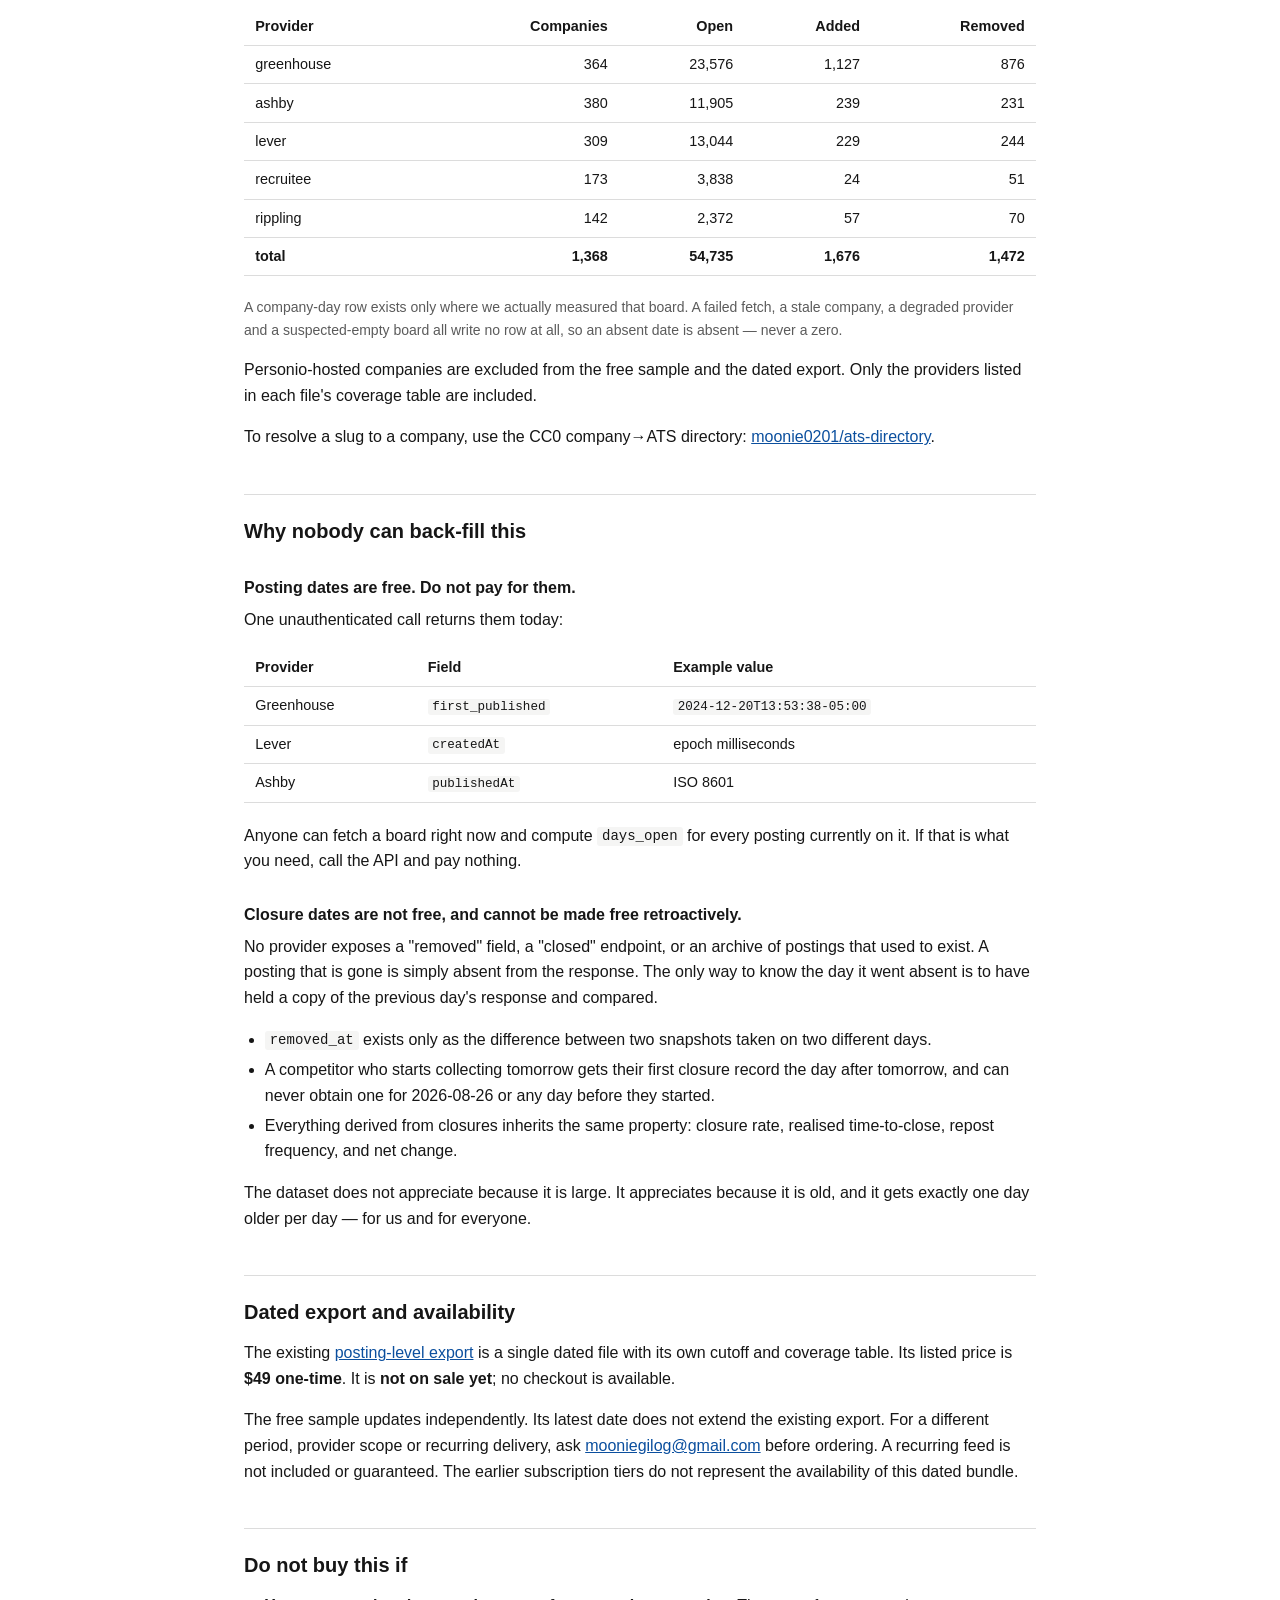
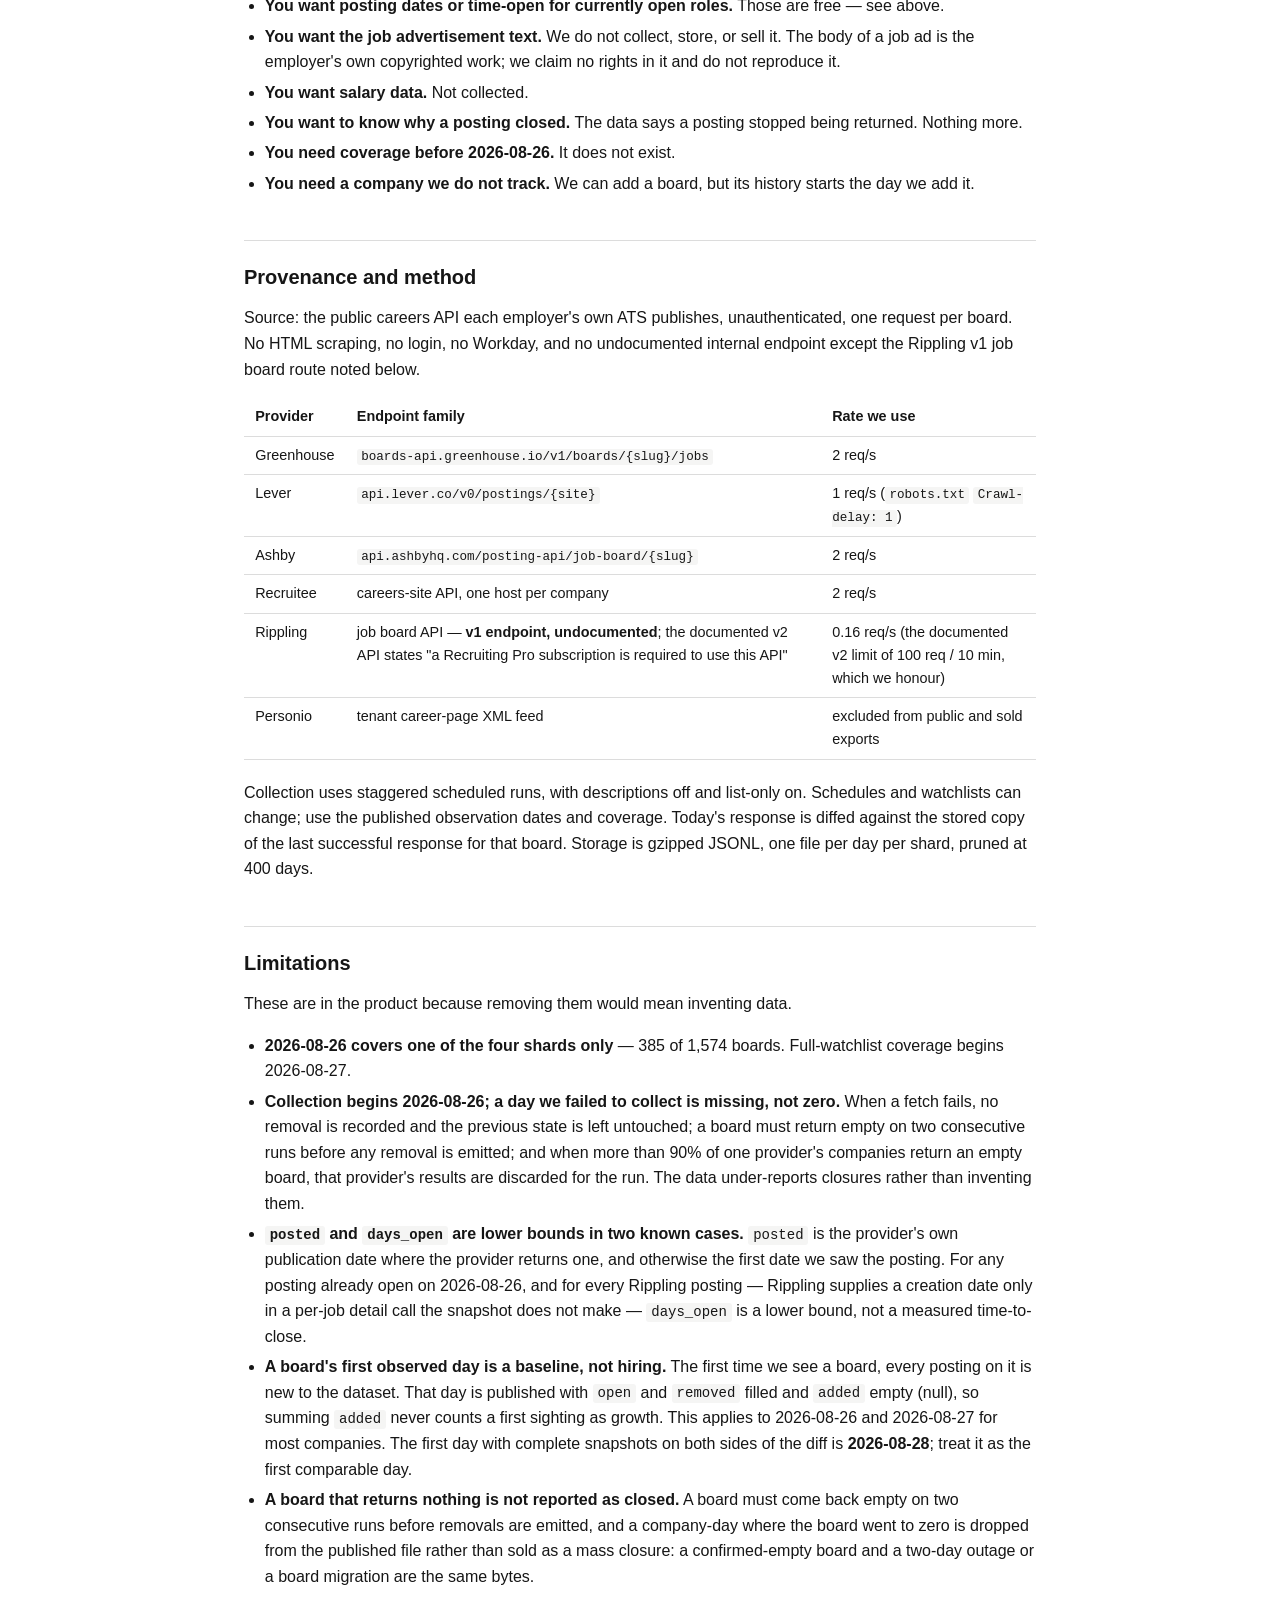
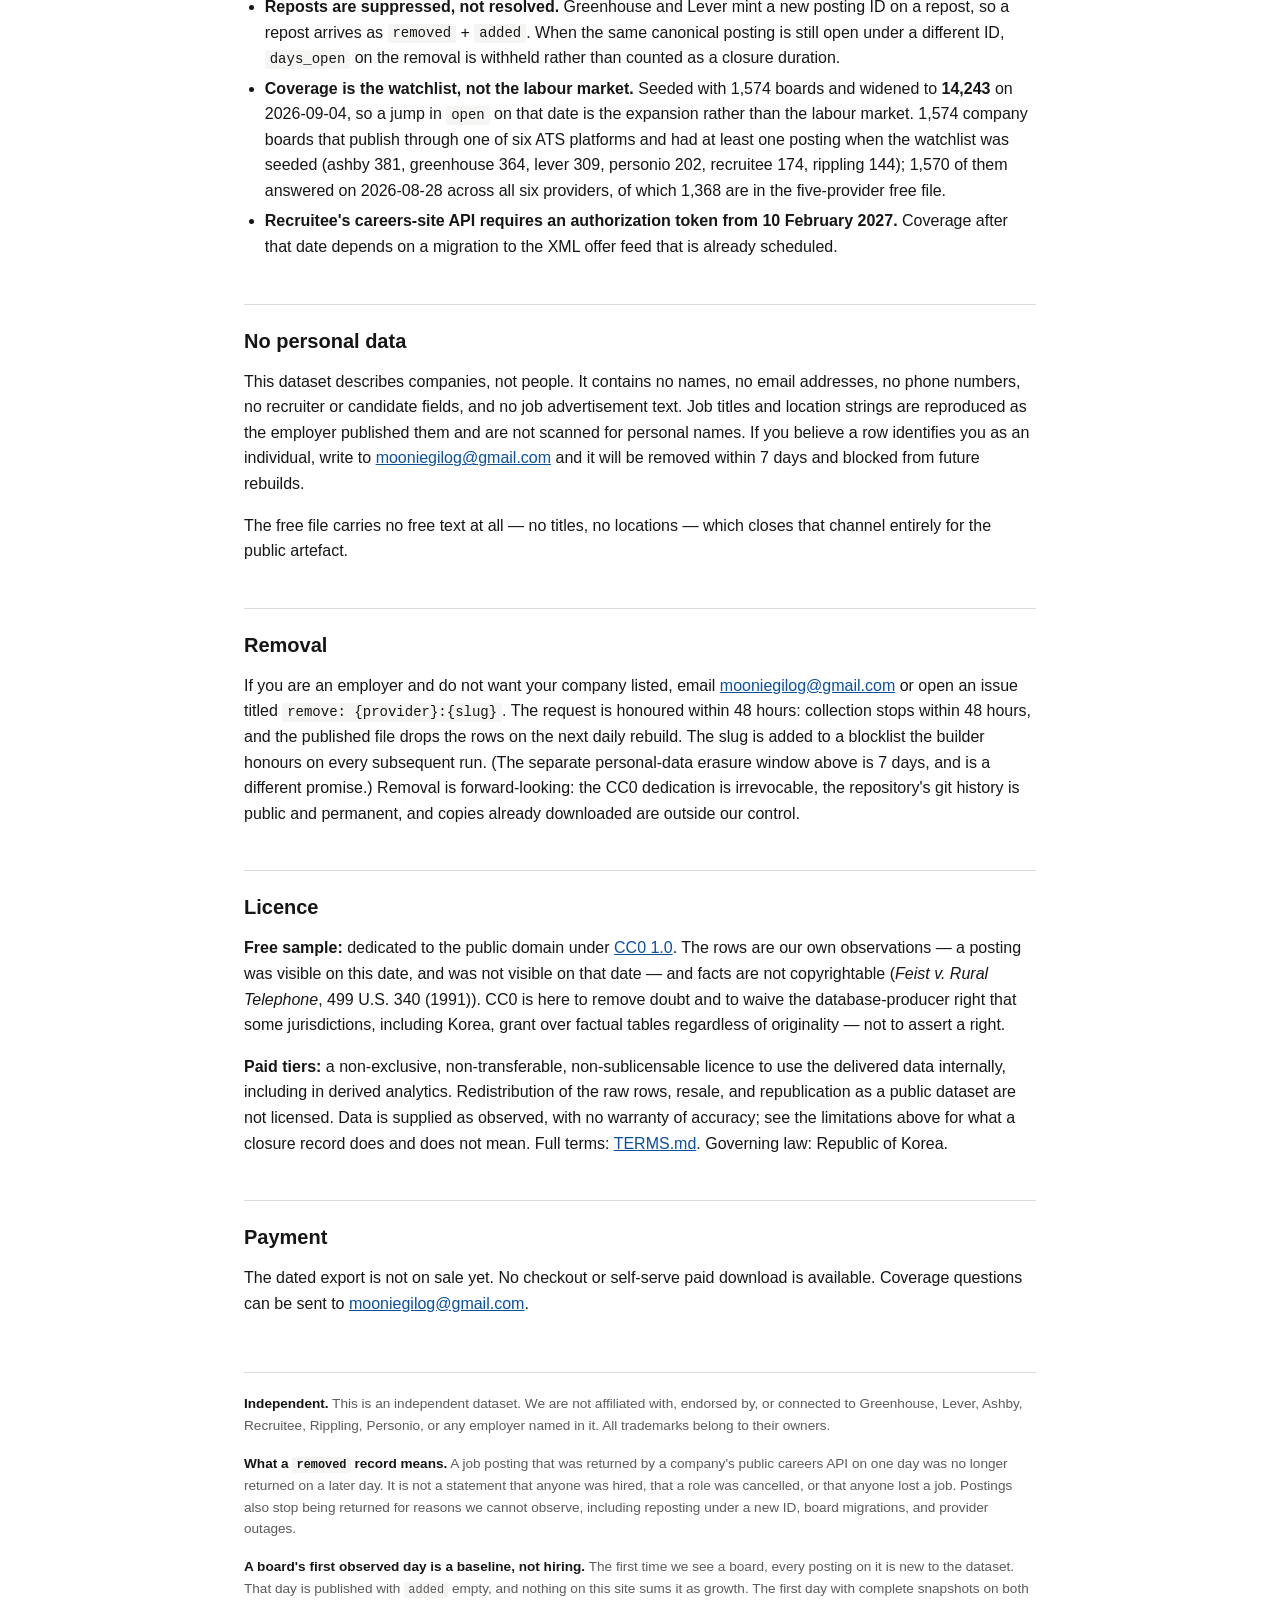
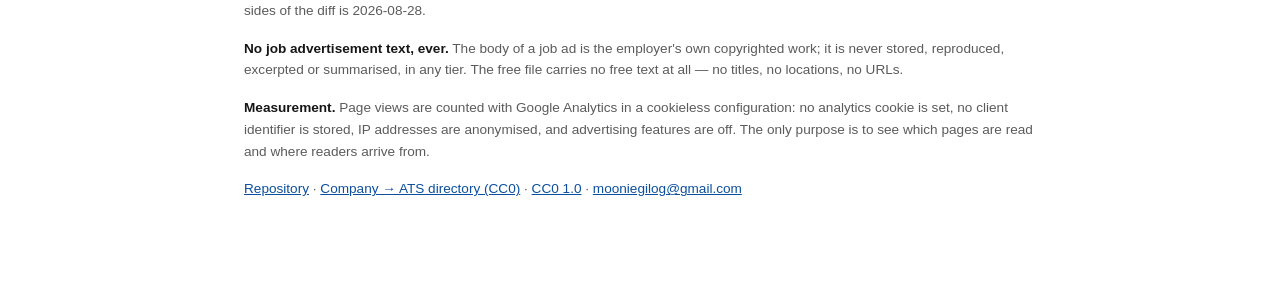
==== commit 221ac354: "data: refresh 72h closure sample (2026-11-06)" ====
--- a/docs/index.html
+++ b/docs/index.html
@@ -33,7 +33,7 @@
   "name": "hiring-closures",
   "url": "https://github.com/moonie0201/hiring-closures"
  },
- "dateModified": "2026-11-05",
+ "dateModified": "2026-11-06",
  "description": "One row per company per day: how many job postings each company's public careers API returned (open), how many were first seen that day (added) and how many returned on a previous day were no longer returned (removed). Observed boards on five ATS platforms (Greenhouse, Lever, Ashby, Recruitee, Rippling); coverage varies by day. Collection began 2026-08-26. The free file holds the last three observation days, six aggregate columns, no job titles, no URLs, no advertisement text, rebuilt daily and dedicated to the public domain under CC0 1.0. A removed record means a posting stopped being returned by the API; it says nothing about hires, cancellations or people.",
  "distribution": [
   {
@@ -65,7 +65,7 @@
  "measurementTechnique": "Daily snapshot of each employer's public ATS careers API, diffed against the previous snapshot; added and removed are counts of posting IDs that appeared or disappeared between the two.",
  "name": "hiring-closures: daily job-posting closures across company careers boards",
  "sameAs": "https://github.com/moonie0201/hiring-closures",
- "temporalCoverage": "2026-11-03/2026-11-05",
+ "temporalCoverage": "2026-11-04/2026-11-06",
  "url": "https://moonie0201.github.io/hiring-closures/",
  "variableMeasured": [
   {
@@ -110,14 +110,14 @@
 Measured coverage varies by day; the latest counts below come from the free sample.</p>
 
 <section class="stats" aria-label="Latest measured day">
-<p class="small muted">Latest measured day, <strong>2026-11-05</strong>, five-provider free file</p>
+<p class="small muted">Latest measured day, <strong>2026-11-06</strong>, five-provider free file</p>
 <dl>
-<div><dt>Postings opened</dt><dd>7,351</dd></div>
-<div><dt>Postings closed</dt><dd>6,559</dd></div>
-<div><dt>Net</dt><dd>+792</dd></div>
-<div><dt>Boards measured</dt><dd>11,779</dd></div>
+<div><dt>Postings opened</dt><dd>7,011</dd></div>
+<div><dt>Postings closed</dt><dd>8,100</dd></div>
+<div><dt>Net</dt><dd>-1,089</dd></div>
+<div><dt>Boards measured</dt><dd>11,583</dd></div>
 </dl>
-<p class="small muted">328,637 postings open across those boards. Opened, closed
+<p class="small muted">323,865 postings open across those boards. Opened, closed
 and net sum only boards with a previous-day snapshot.
 Dates describe observations, not the time you downloaded this page. Missing company-days
 are unknown, never zero. <a href="coverage.json">Download observed coverage (JSON)</a>.
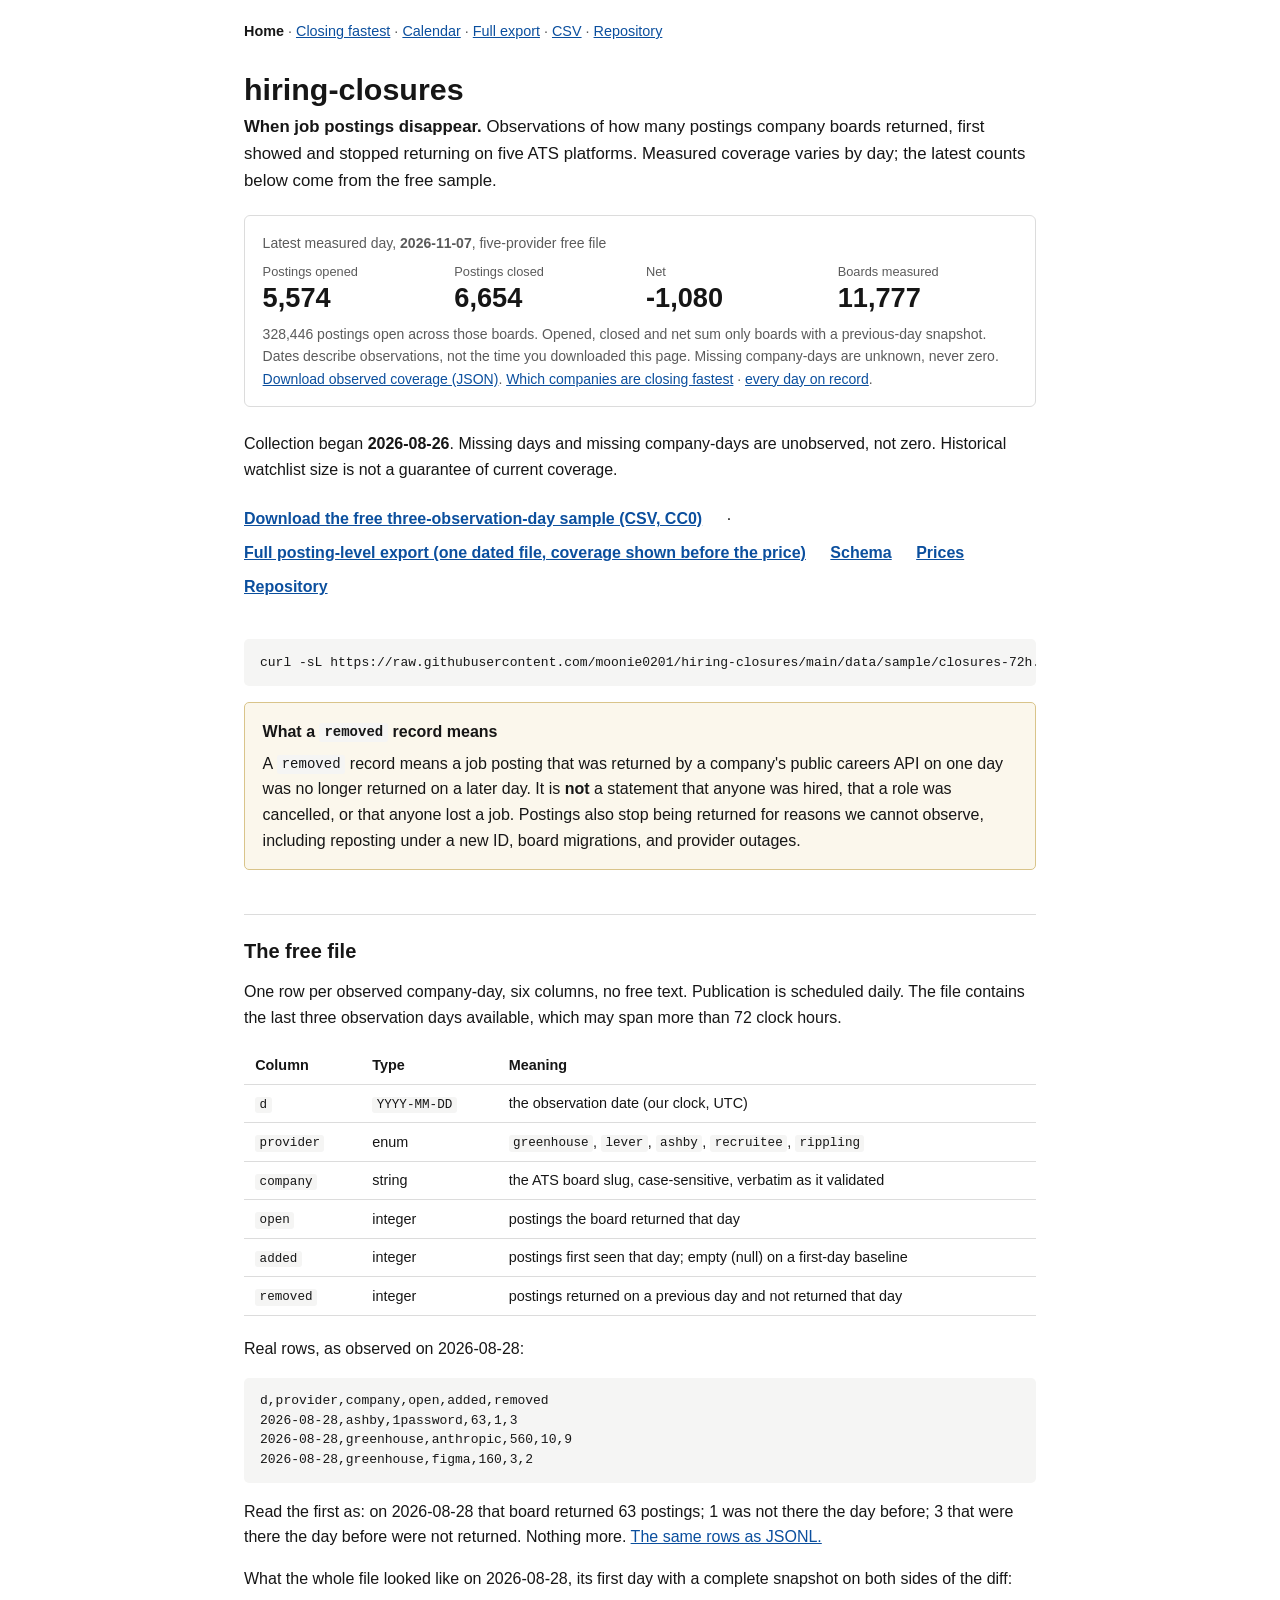
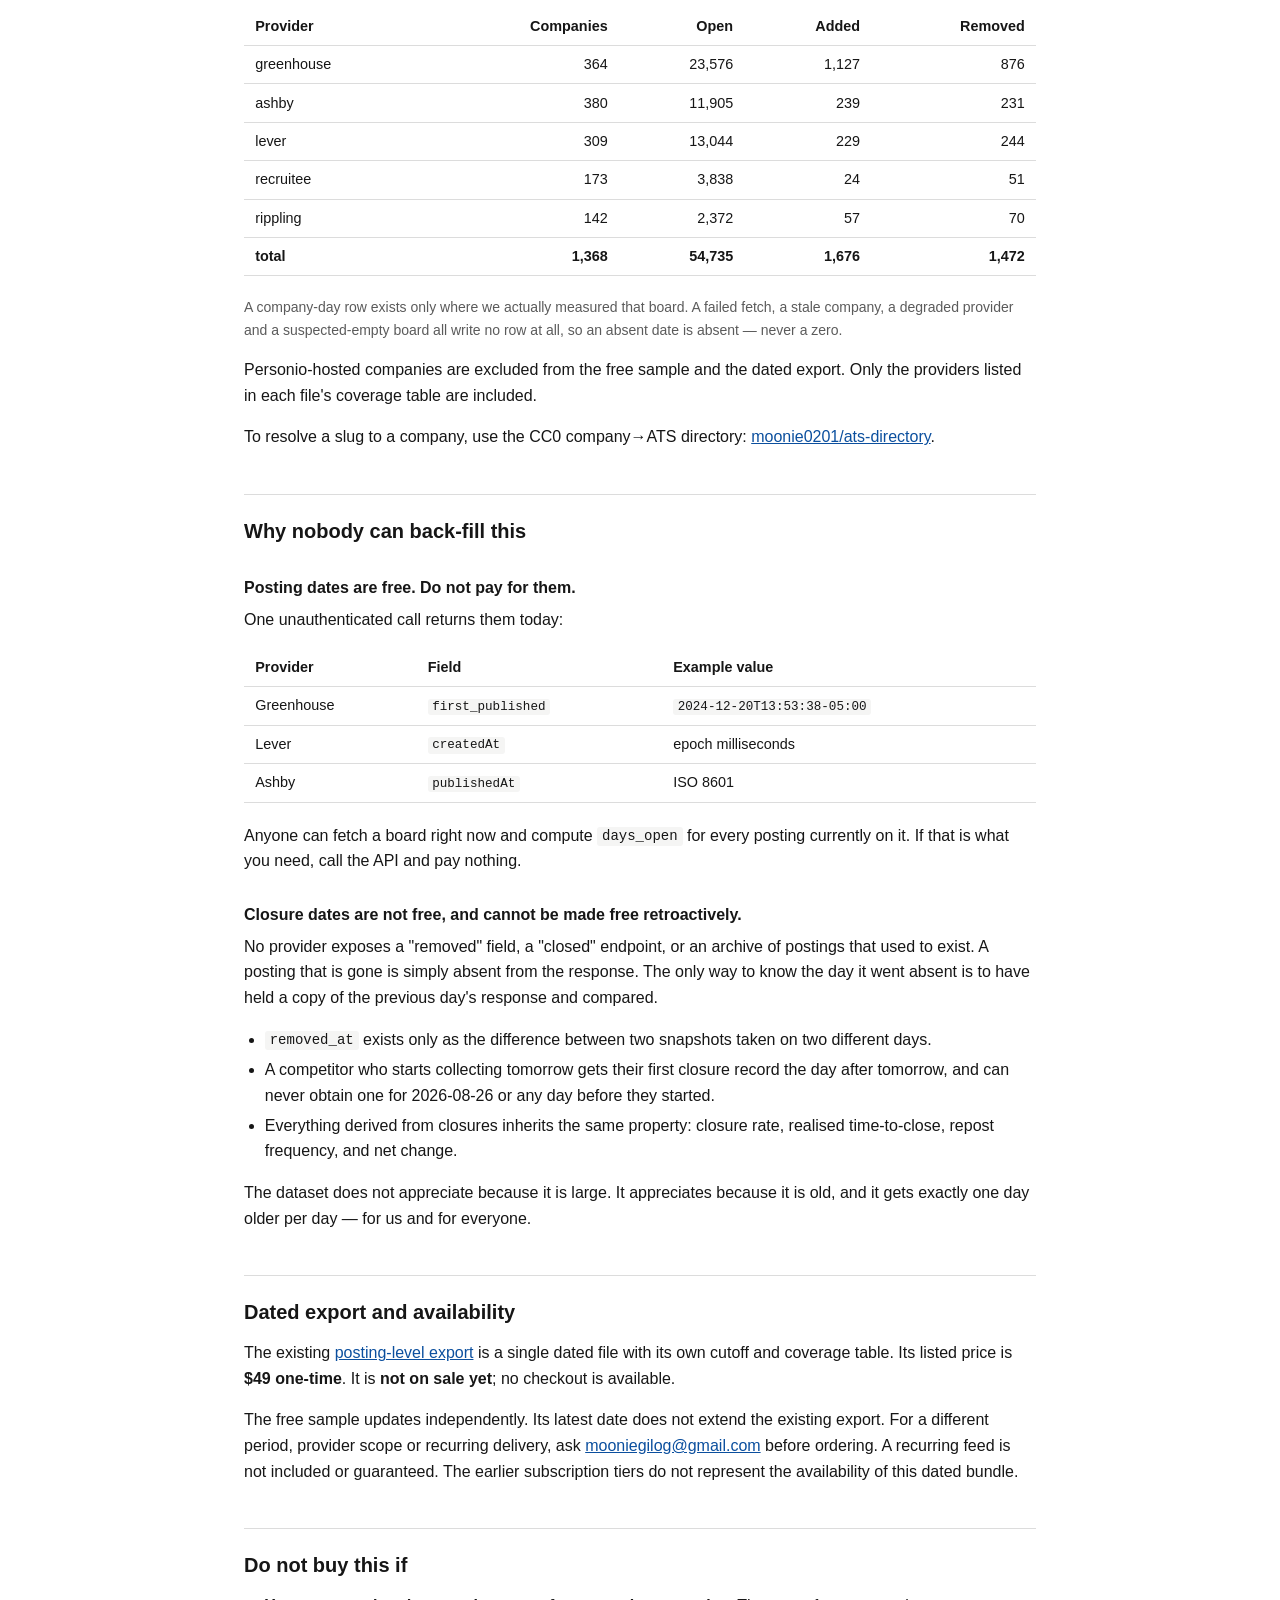
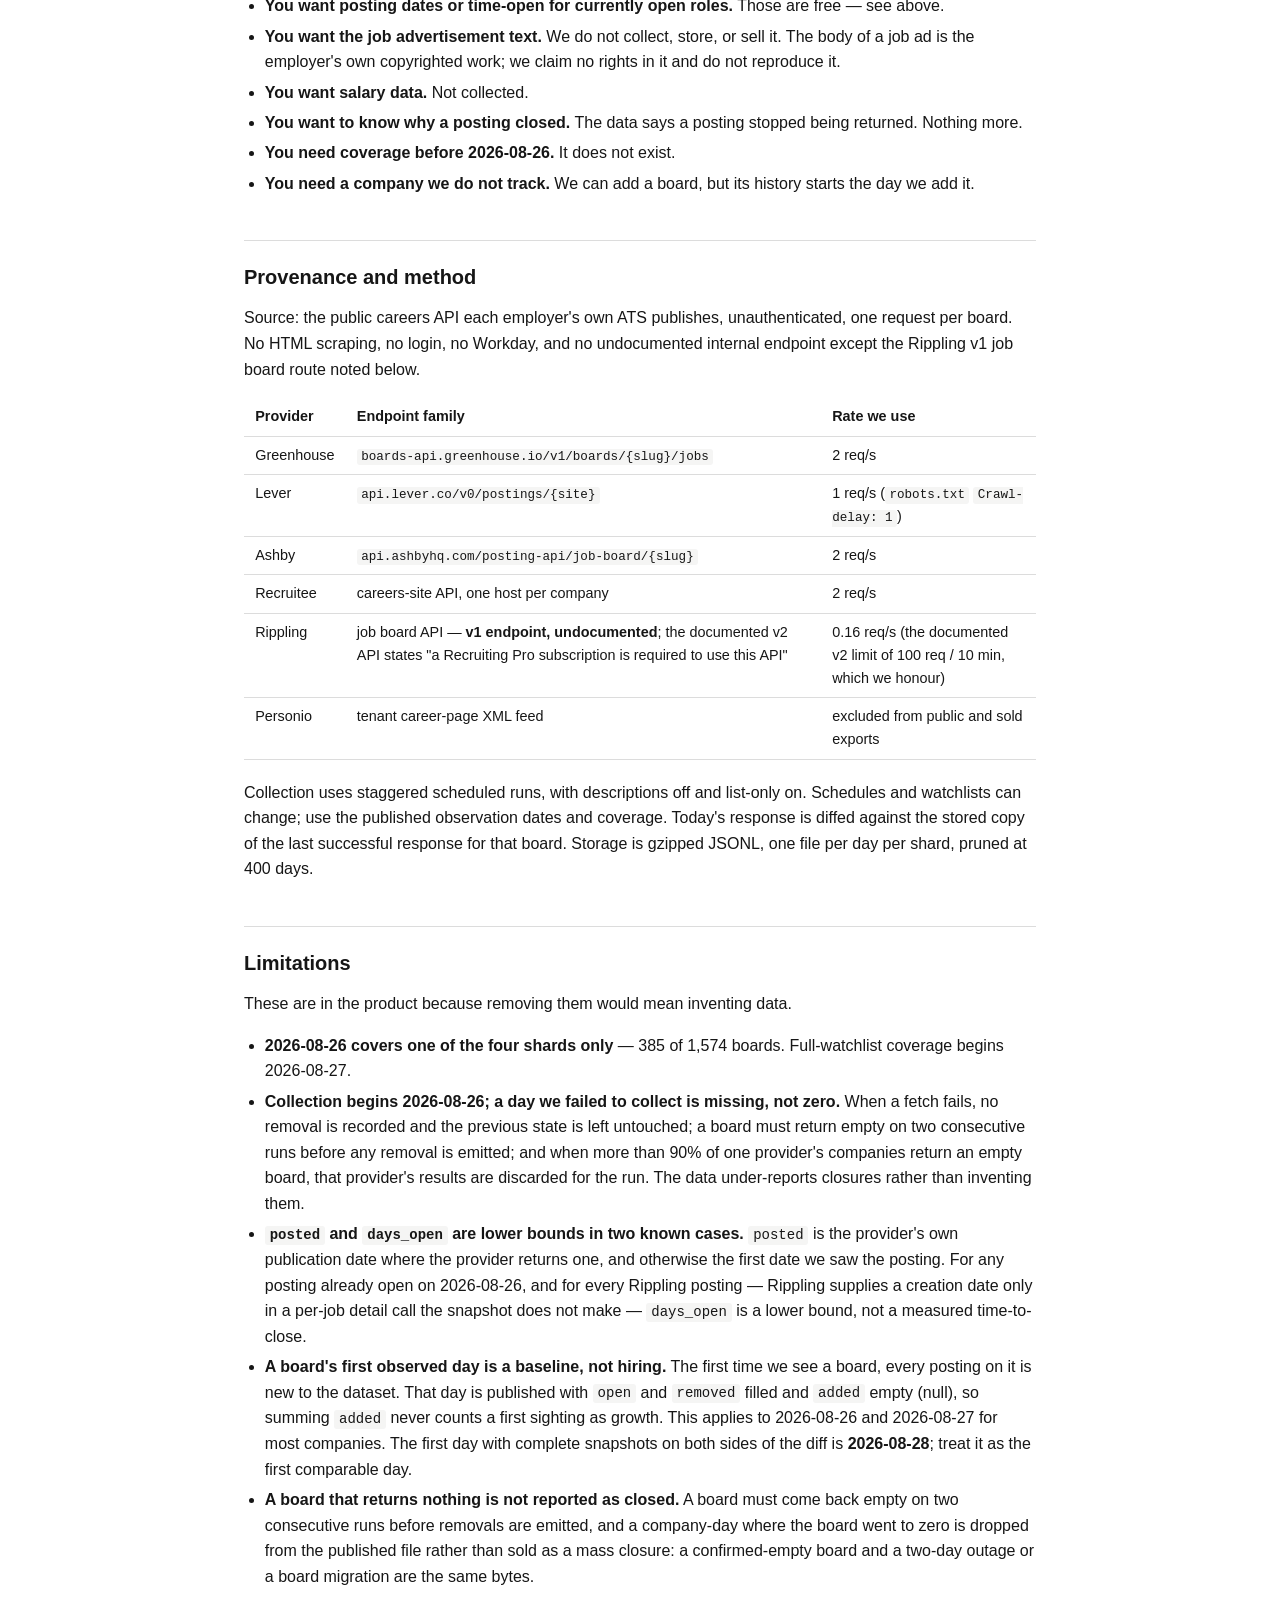
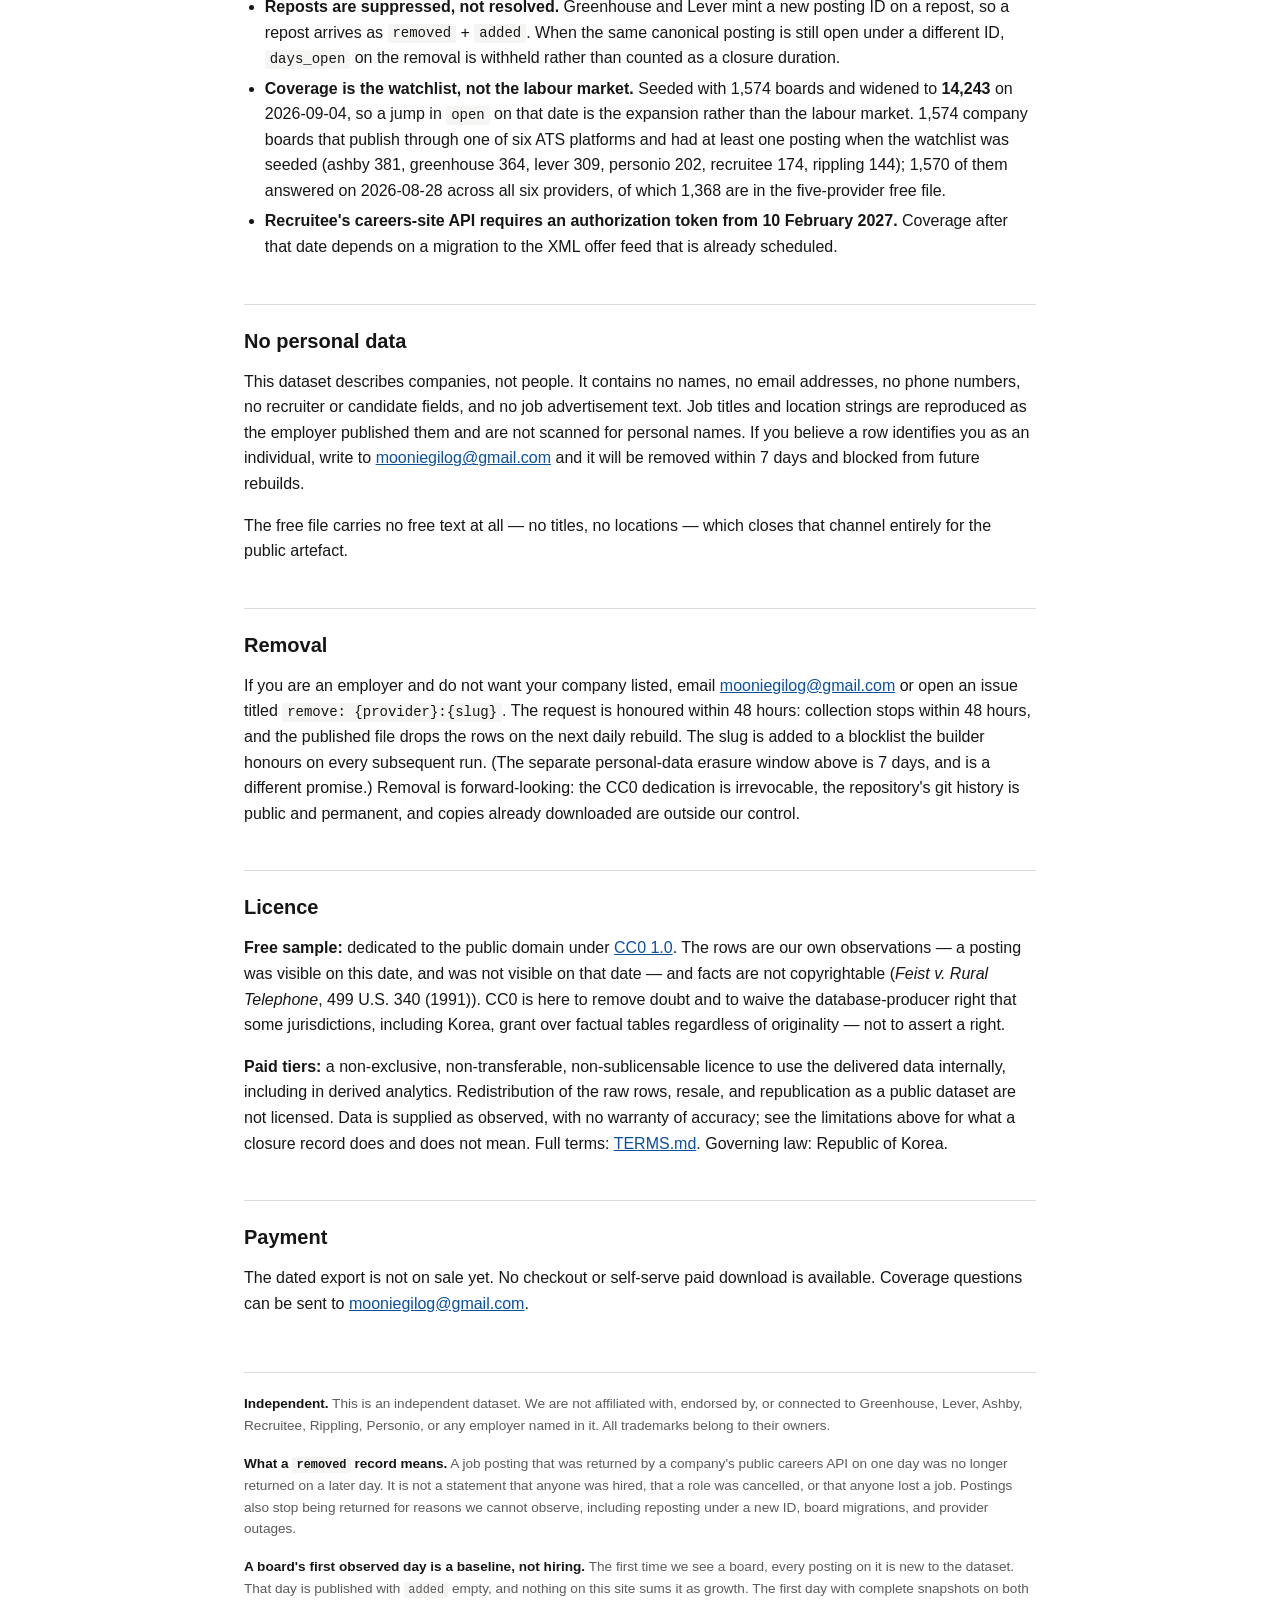
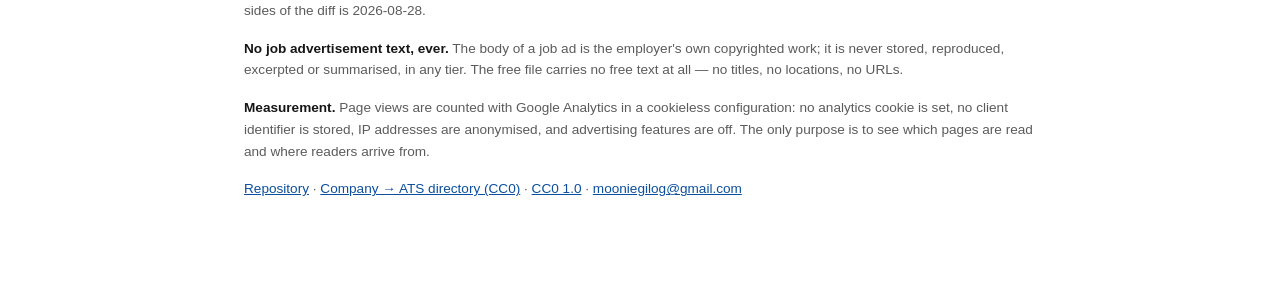
==== commit dd6a2097: "data: refresh 72h closure sample (2026-11-07)" ====
--- a/docs/index.html
+++ b/docs/index.html
@@ -33,7 +33,7 @@
   "name": "hiring-closures",
   "url": "https://github.com/moonie0201/hiring-closures"
  },
- "dateModified": "2026-11-06",
+ "dateModified": "2026-11-07",
  "description": "One row per company per day: how many job postings each company's public careers API returned (open), how many were first seen that day (added) and how many returned on a previous day were no longer returned (removed). Observed boards on five ATS platforms (Greenhouse, Lever, Ashby, Recruitee, Rippling); coverage varies by day. Collection began 2026-08-26. The free file holds the last three observation days, six aggregate columns, no job titles, no URLs, no advertisement text, rebuilt daily and dedicated to the public domain under CC0 1.0. A removed record means a posting stopped being returned by the API; it says nothing about hires, cancellations or people.",
  "distribution": [
   {
@@ -65,7 +65,7 @@
  "measurementTechnique": "Daily snapshot of each employer's public ATS careers API, diffed against the previous snapshot; added and removed are counts of posting IDs that appeared or disappeared between the two.",
  "name": "hiring-closures: daily job-posting closures across company careers boards",
  "sameAs": "https://github.com/moonie0201/hiring-closures",
- "temporalCoverage": "2026-11-04/2026-11-06",
+ "temporalCoverage": "2026-11-05/2026-11-07",
  "url": "https://moonie0201.github.io/hiring-closures/",
  "variableMeasured": [
   {
@@ -110,14 +110,14 @@
 Measured coverage varies by day; the latest counts below come from the free sample.</p>
 
 <section class="stats" aria-label="Latest measured day">
-<p class="small muted">Latest measured day, <strong>2026-11-06</strong>, five-provider free file</p>
+<p class="small muted">Latest measured day, <strong>2026-11-07</strong>, five-provider free file</p>
 <dl>
-<div><dt>Postings opened</dt><dd>7,011</dd></div>
-<div><dt>Postings closed</dt><dd>8,100</dd></div>
-<div><dt>Net</dt><dd>-1,089</dd></div>
-<div><dt>Boards measured</dt><dd>11,583</dd></div>
+<div><dt>Postings opened</dt><dd>5,574</dd></div>
+<div><dt>Postings closed</dt><dd>6,654</dd></div>
+<div><dt>Net</dt><dd>-1,080</dd></div>
+<div><dt>Boards measured</dt><dd>11,777</dd></div>
 </dl>
-<p class="small muted">323,865 postings open across those boards. Opened, closed
+<p class="small muted">328,446 postings open across those boards. Opened, closed
 and net sum only boards with a previous-day snapshot.
 Dates describe observations, not the time you downloaded this page. Missing company-days
 are unknown, never zero. <a href="coverage.json">Download observed coverage (JSON)</a>.
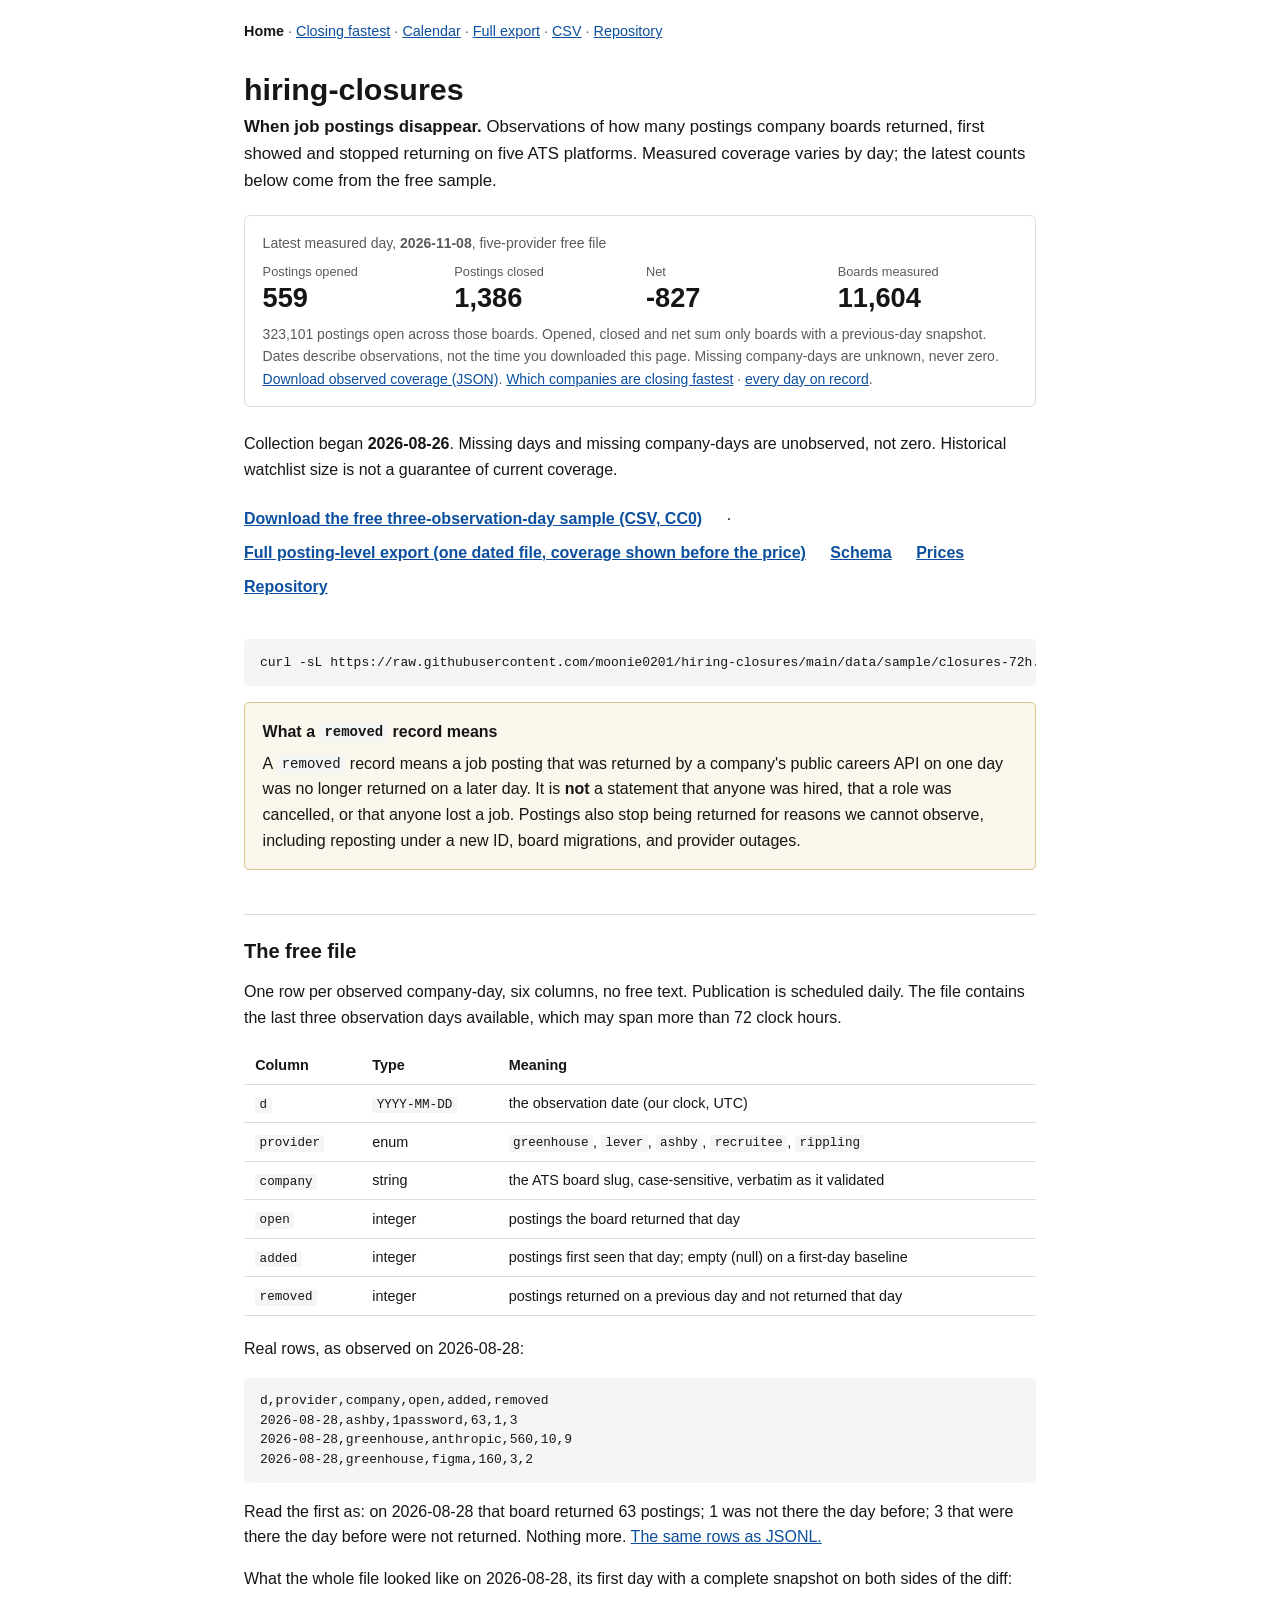
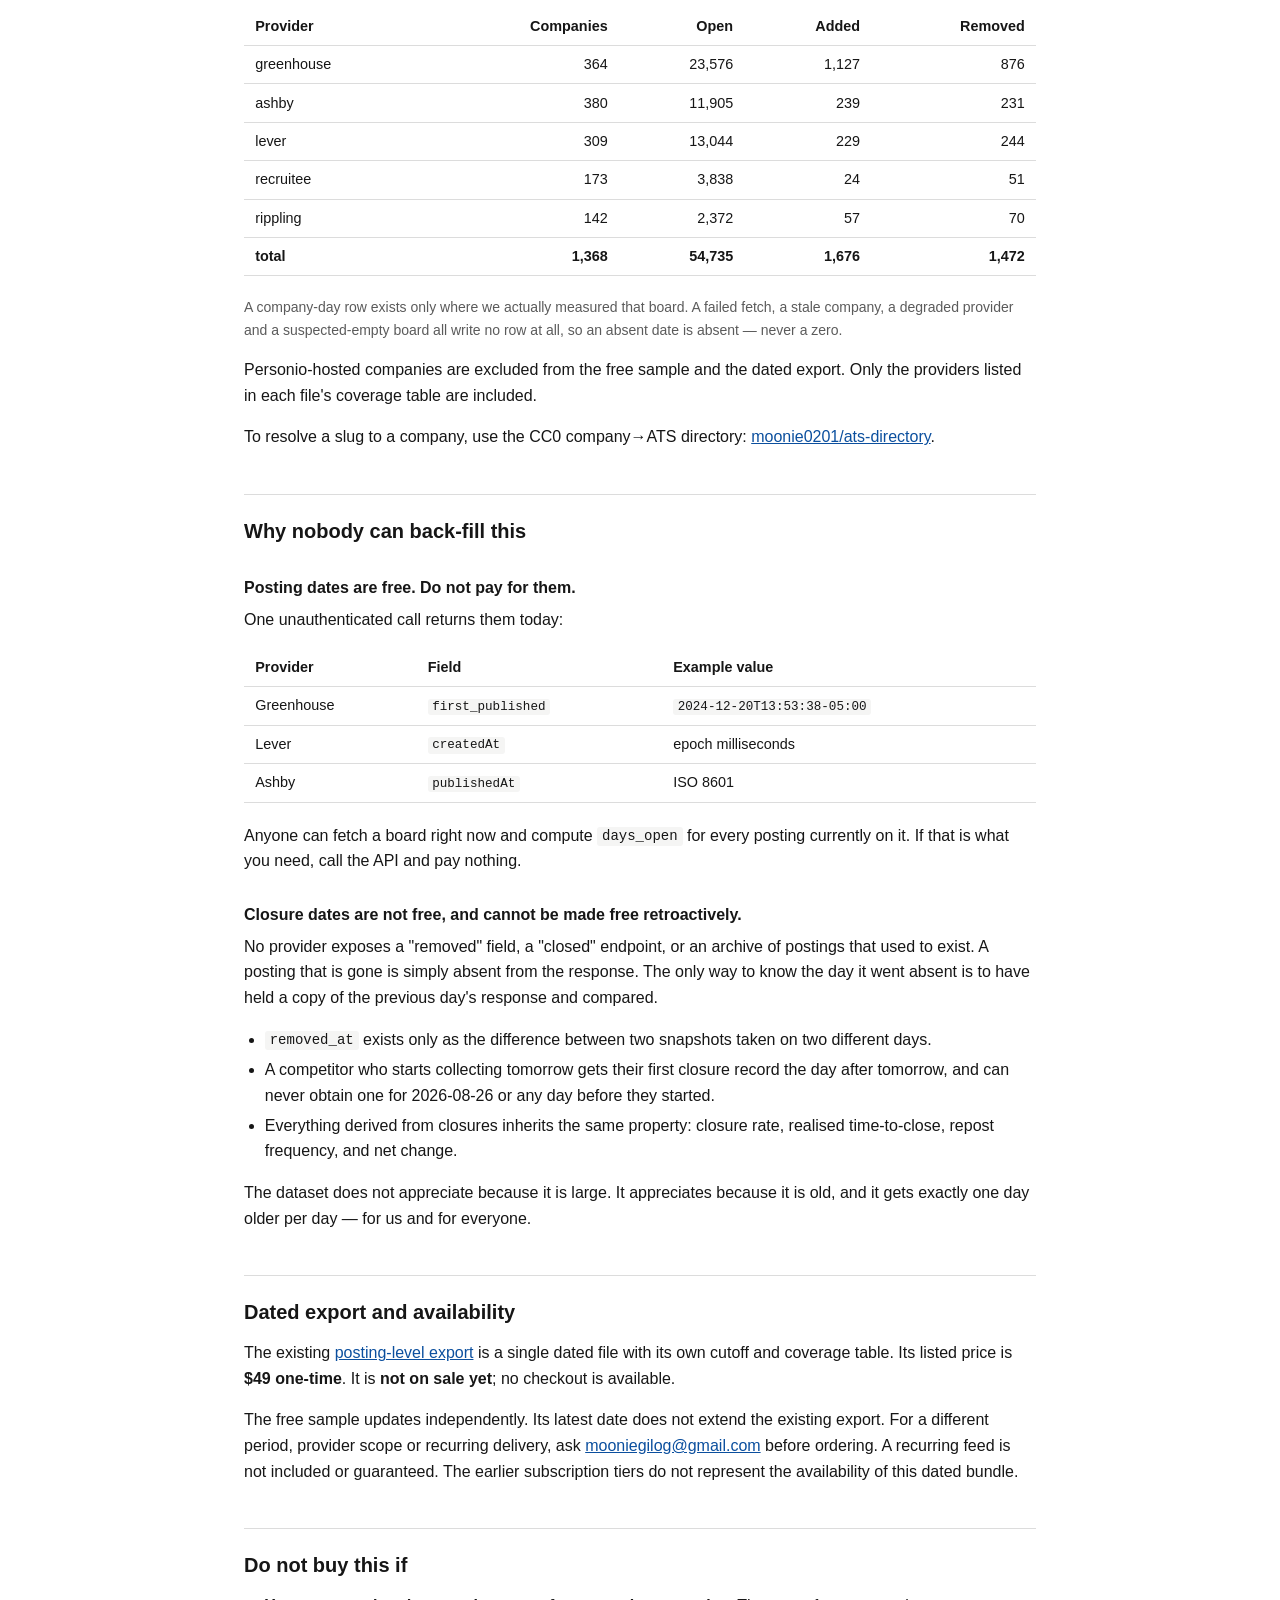
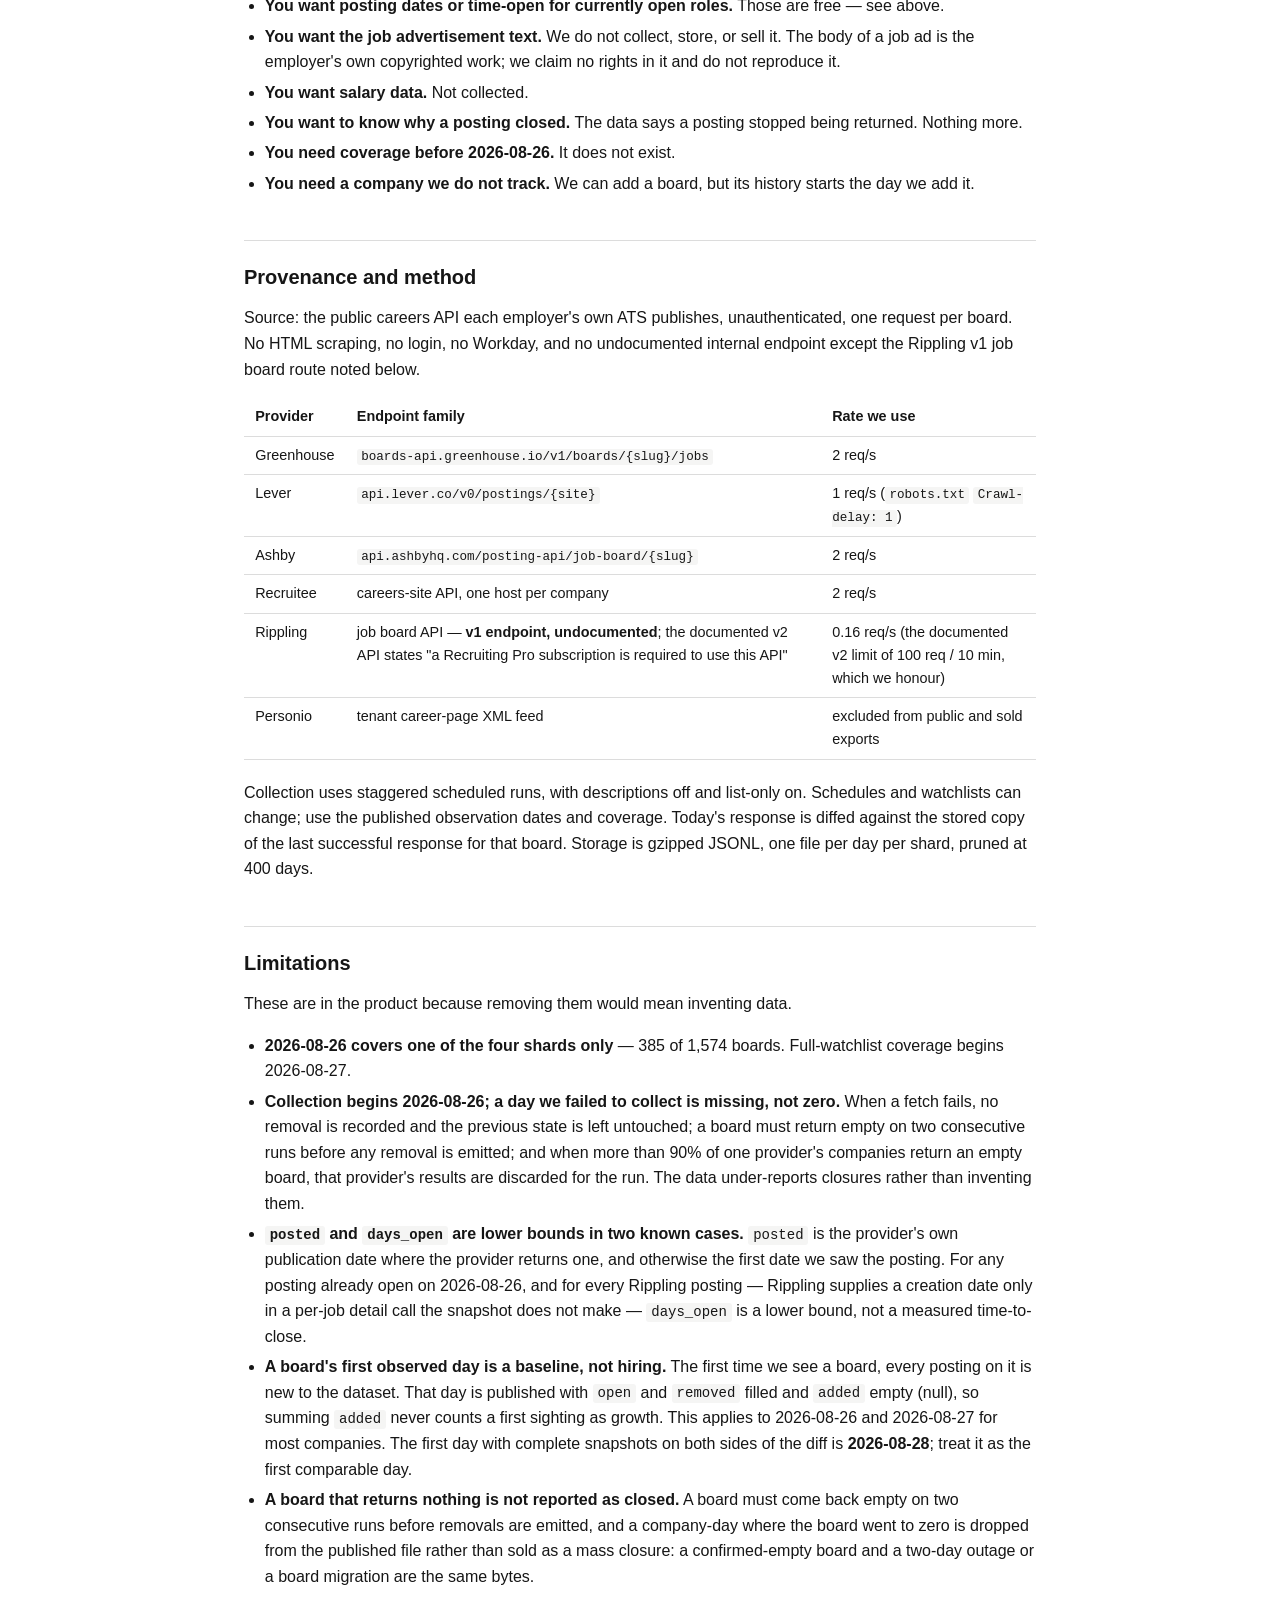
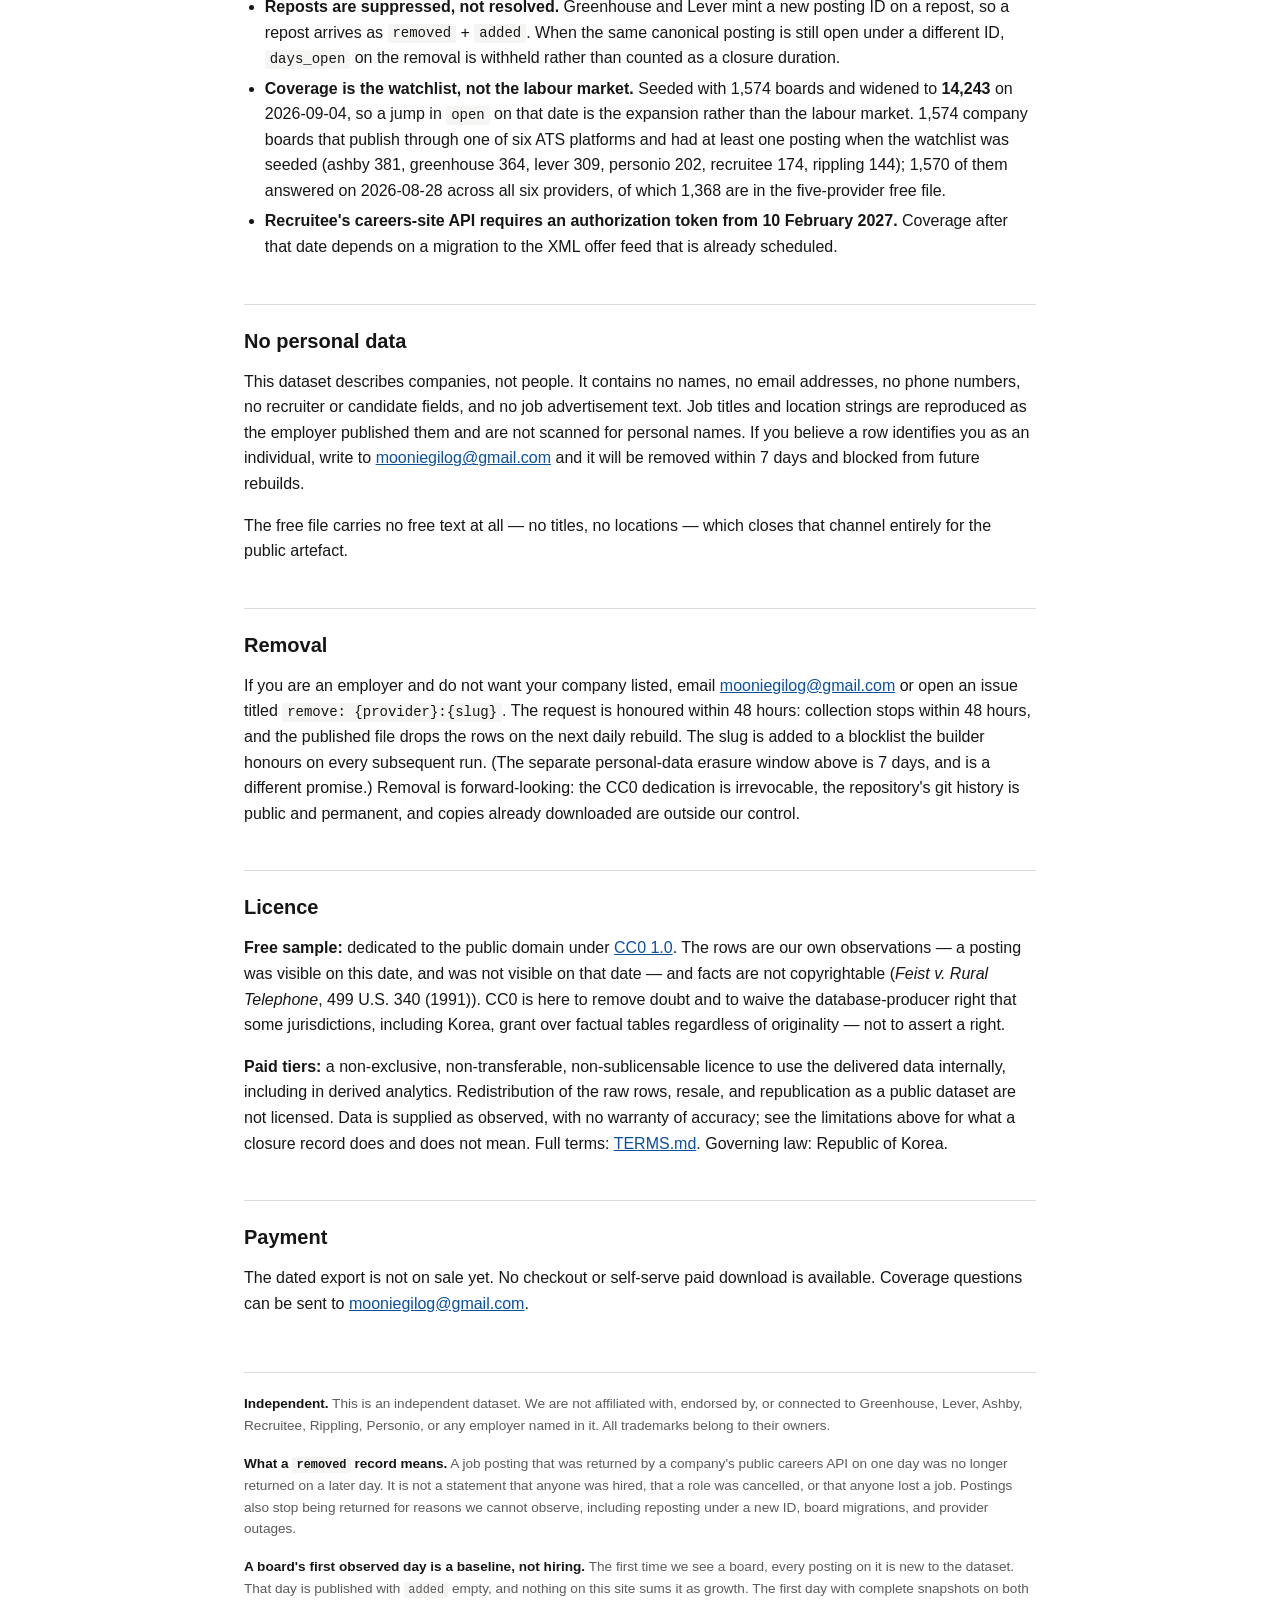
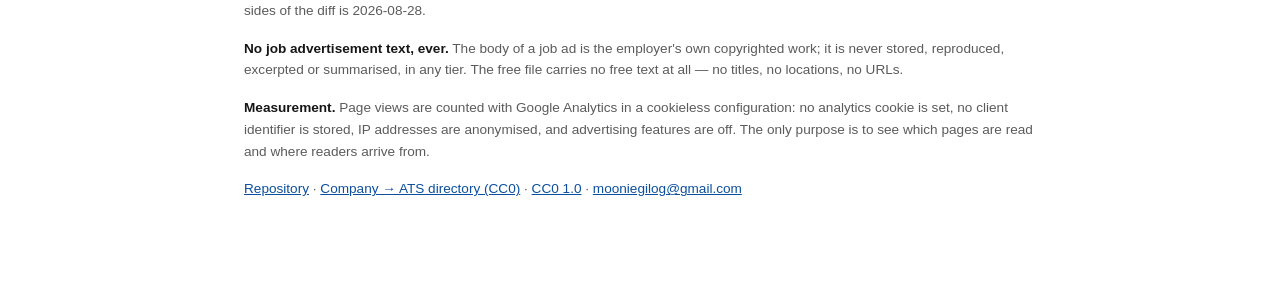
==== commit 02bfda0d: "data: refresh 72h closure sample (2026-11-08)" ====
--- a/docs/index.html
+++ b/docs/index.html
@@ -33,7 +33,7 @@
   "name": "hiring-closures",
   "url": "https://github.com/moonie0201/hiring-closures"
  },
- "dateModified": "2026-11-07",
+ "dateModified": "2026-11-08",
  "description": "One row per company per day: how many job postings each company's public careers API returned (open), how many were first seen that day (added) and how many returned on a previous day were no longer returned (removed). Observed boards on five ATS platforms (Greenhouse, Lever, Ashby, Recruitee, Rippling); coverage varies by day. Collection began 2026-08-26. The free file holds the last three observation days, six aggregate columns, no job titles, no URLs, no advertisement text, rebuilt daily and dedicated to the public domain under CC0 1.0. A removed record means a posting stopped being returned by the API; it says nothing about hires, cancellations or people.",
  "distribution": [
   {
@@ -65,7 +65,7 @@
  "measurementTechnique": "Daily snapshot of each employer's public ATS careers API, diffed against the previous snapshot; added and removed are counts of posting IDs that appeared or disappeared between the two.",
  "name": "hiring-closures: daily job-posting closures across company careers boards",
  "sameAs": "https://github.com/moonie0201/hiring-closures",
- "temporalCoverage": "2026-11-05/2026-11-07",
+ "temporalCoverage": "2026-11-06/2026-11-08",
  "url": "https://moonie0201.github.io/hiring-closures/",
  "variableMeasured": [
   {
@@ -110,14 +110,14 @@
 Measured coverage varies by day; the latest counts below come from the free sample.</p>
 
 <section class="stats" aria-label="Latest measured day">
-<p class="small muted">Latest measured day, <strong>2026-11-07</strong>, five-provider free file</p>
+<p class="small muted">Latest measured day, <strong>2026-11-08</strong>, five-provider free file</p>
 <dl>
-<div><dt>Postings opened</dt><dd>5,574</dd></div>
-<div><dt>Postings closed</dt><dd>6,654</dd></div>
-<div><dt>Net</dt><dd>-1,080</dd></div>
-<div><dt>Boards measured</dt><dd>11,777</dd></div>
+<div><dt>Postings opened</dt><dd>559</dd></div>
+<div><dt>Postings closed</dt><dd>1,386</dd></div>
+<div><dt>Net</dt><dd>-827</dd></div>
+<div><dt>Boards measured</dt><dd>11,604</dd></div>
 </dl>
-<p class="small muted">328,446 postings open across those boards. Opened, closed
+<p class="small muted">323,101 postings open across those boards. Opened, closed
 and net sum only boards with a previous-day snapshot.
 Dates describe observations, not the time you downloaded this page. Missing company-days
 are unknown, never zero. <a href="coverage.json">Download observed coverage (JSON)</a>.
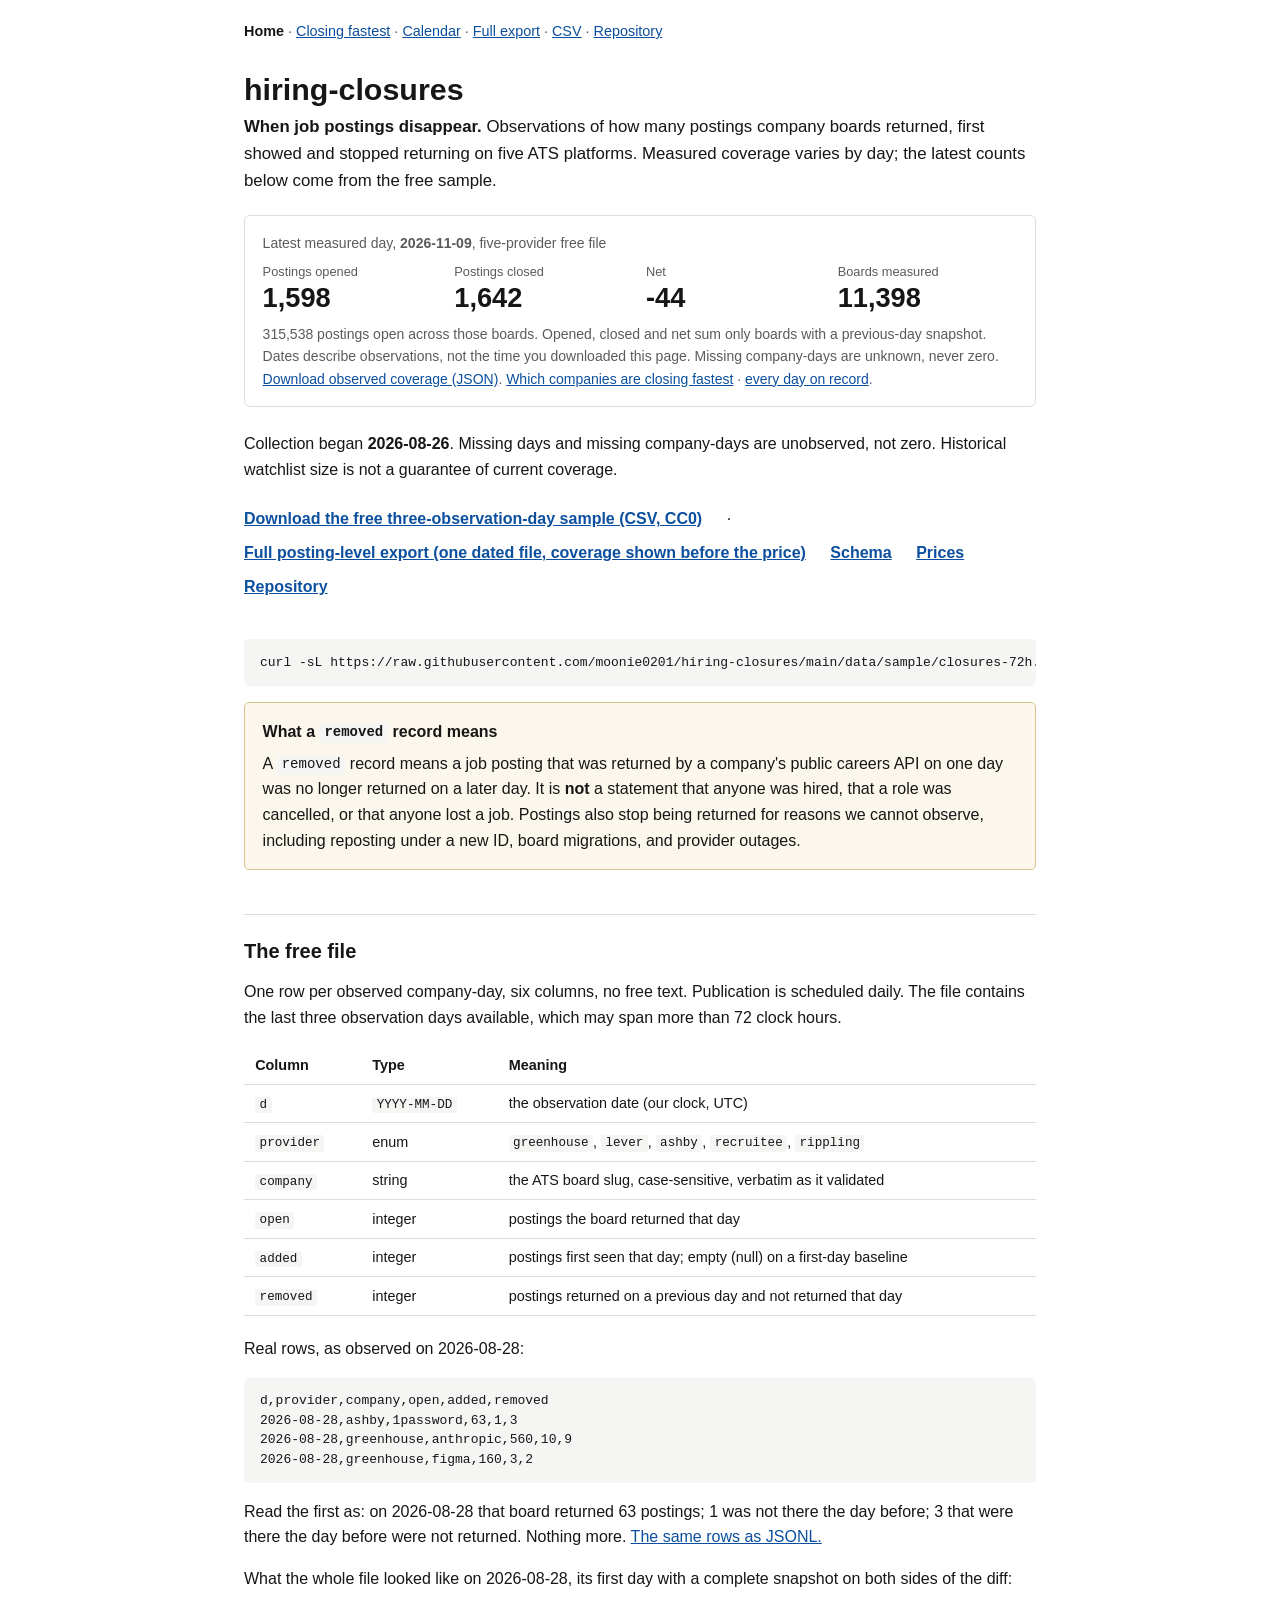
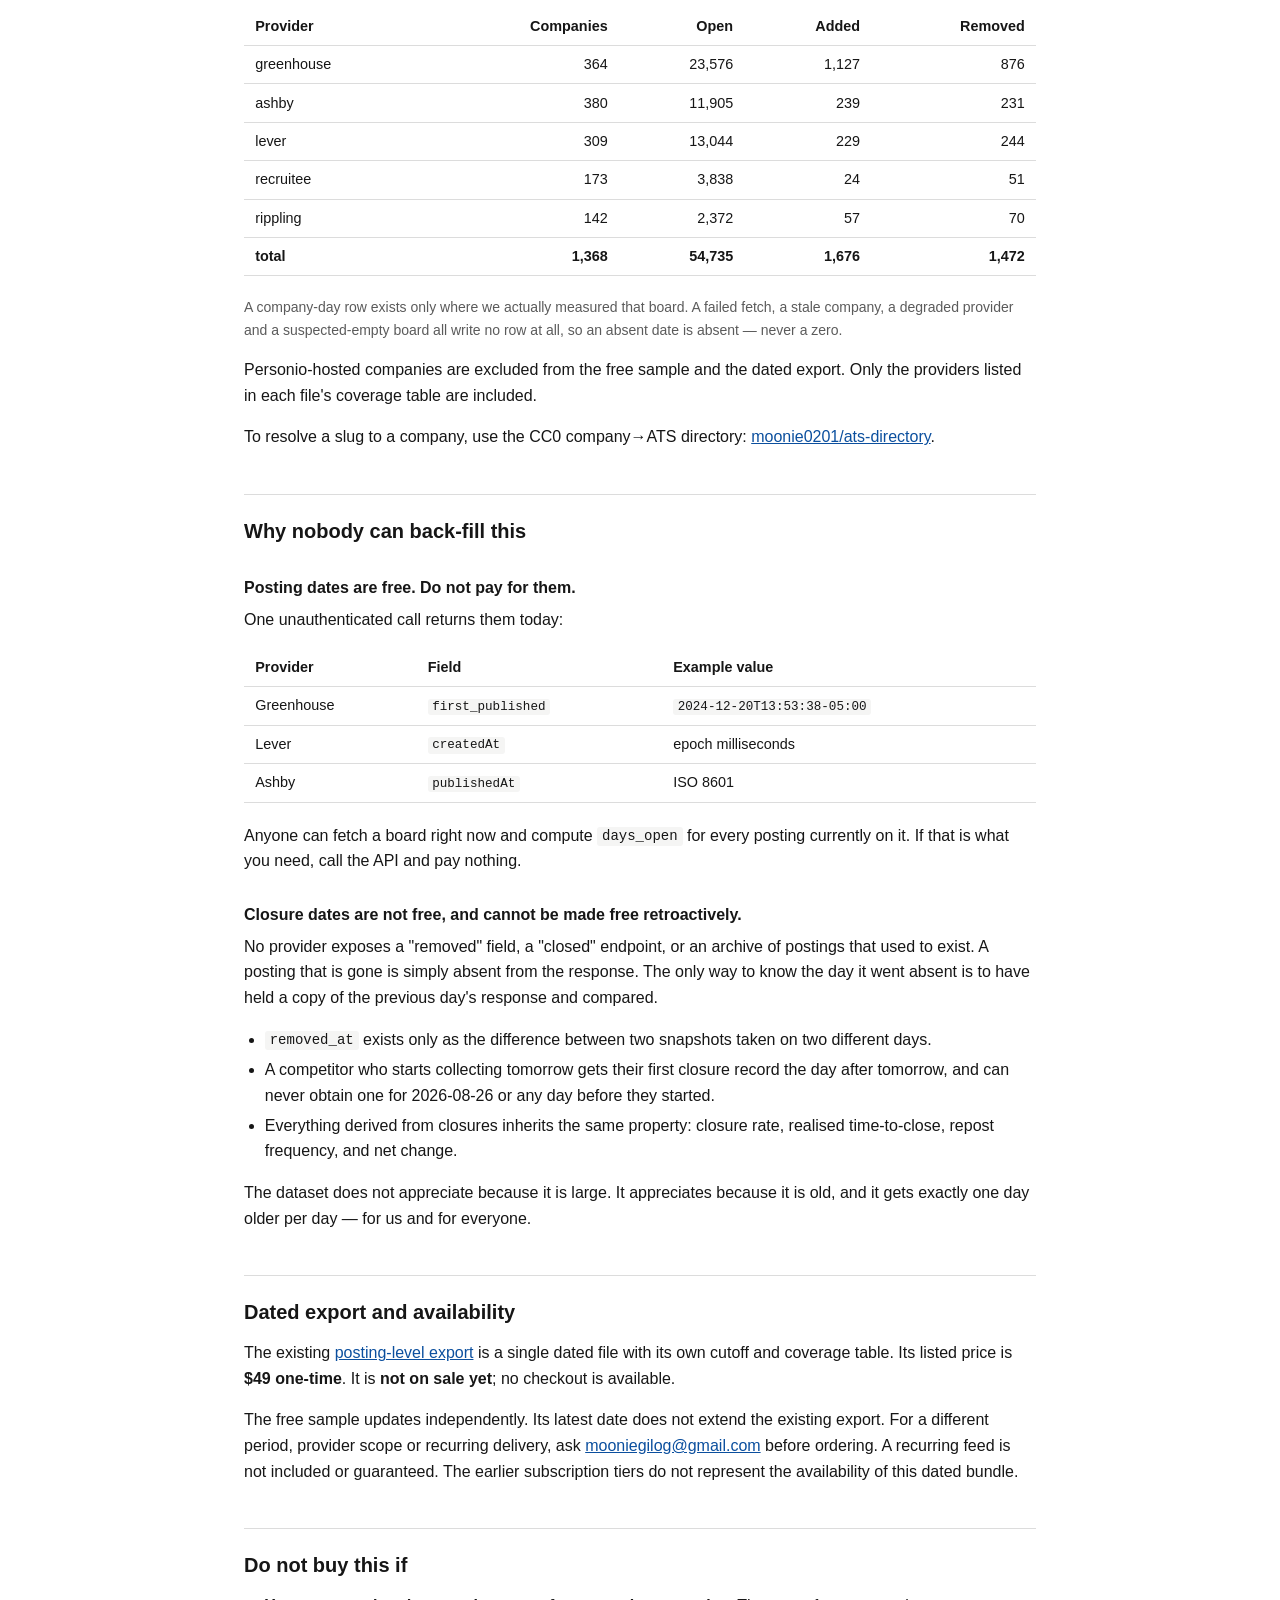
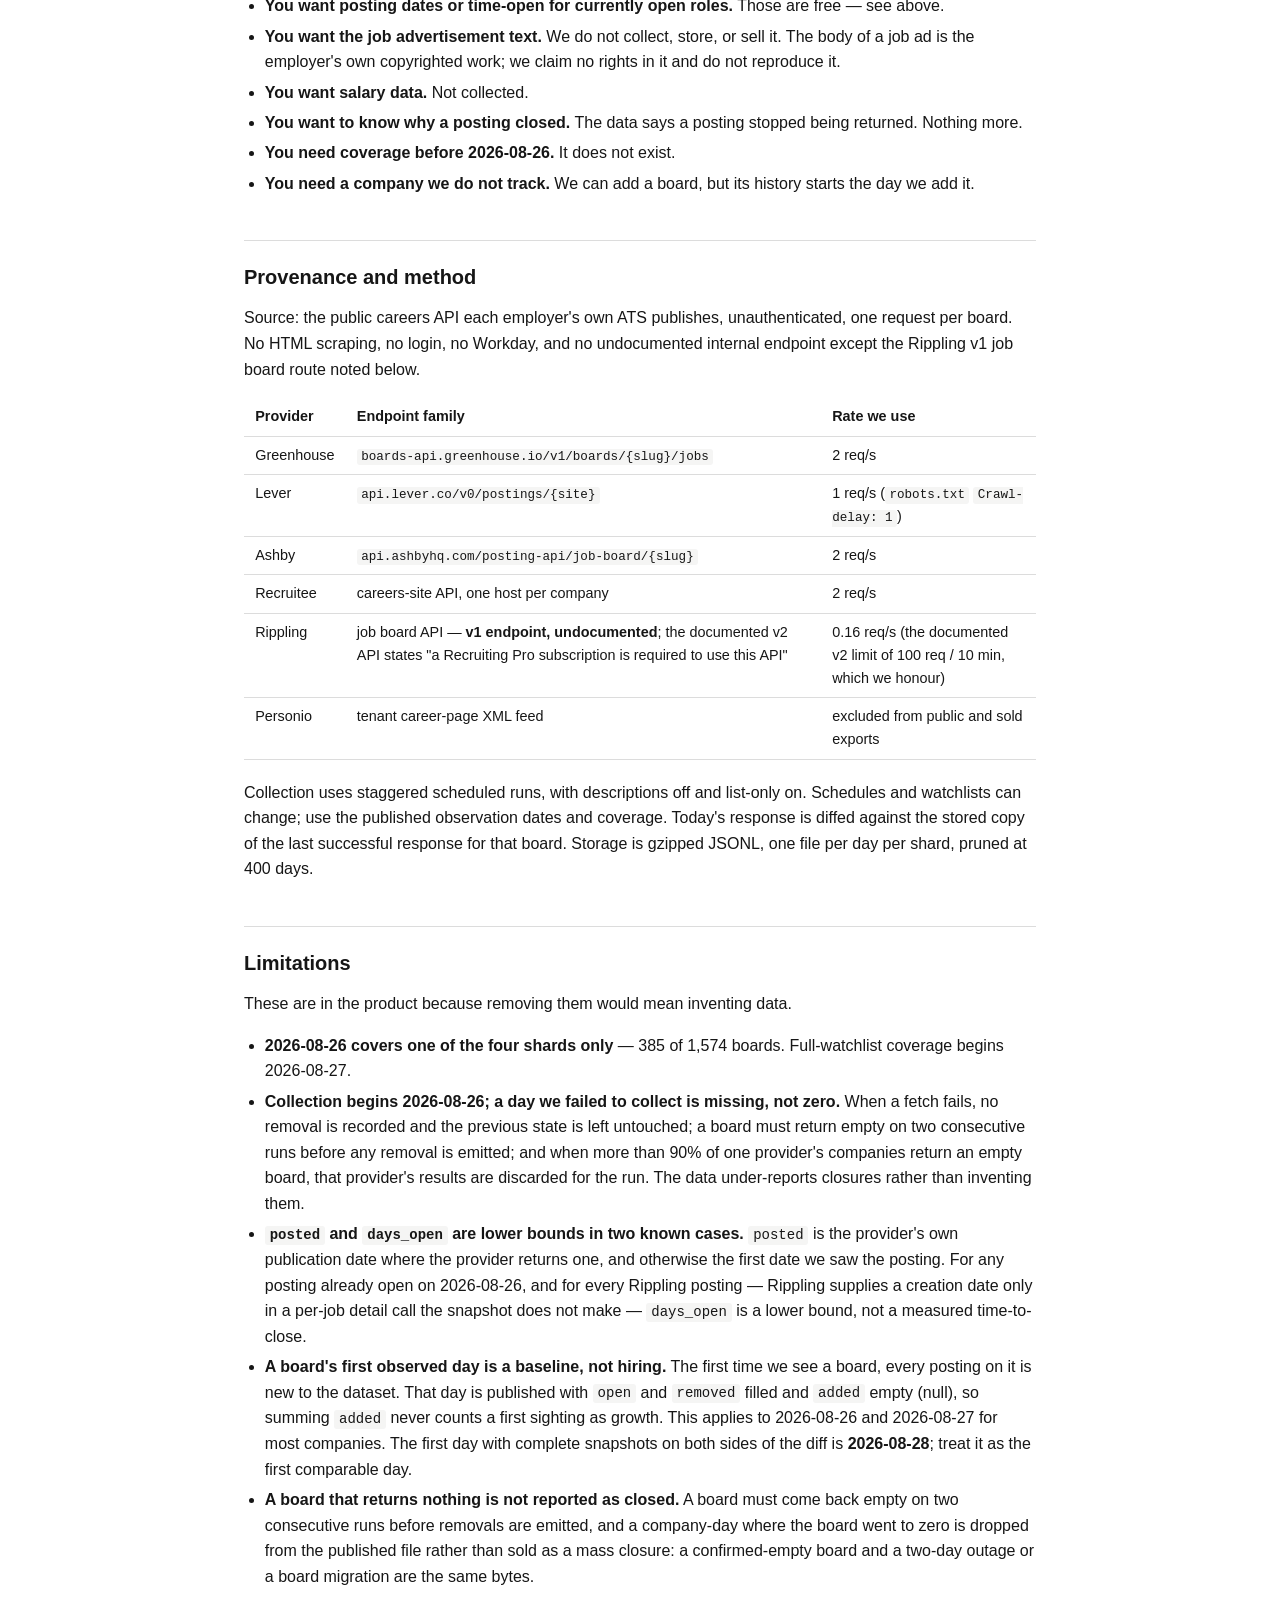
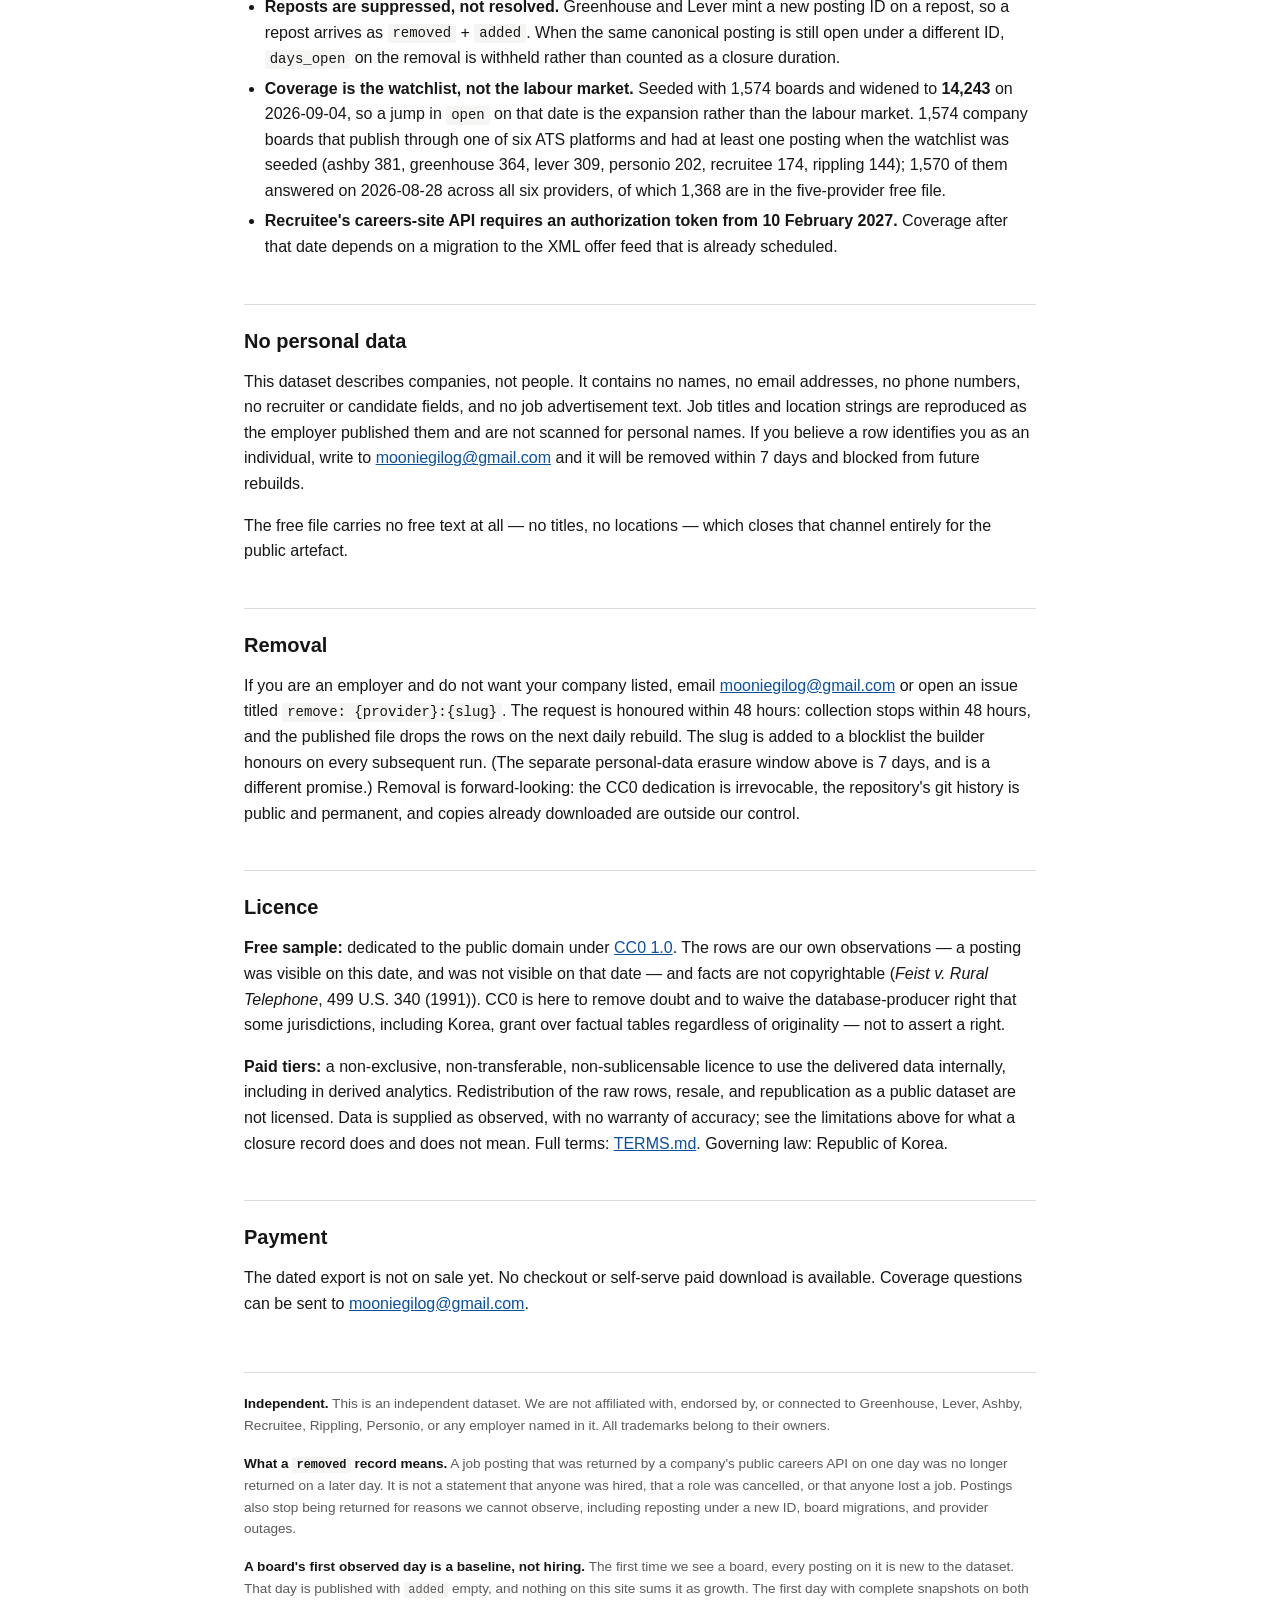
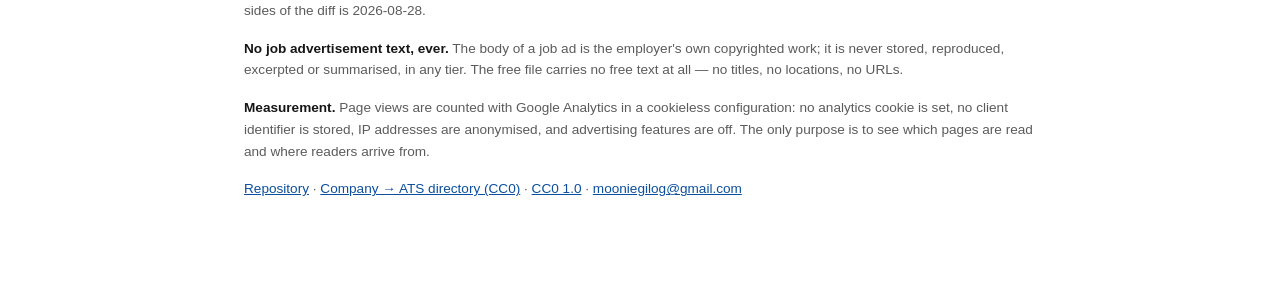
==== commit 5927fcdd: "data: refresh 72h closure sample (2026-11-10)" ====
--- a/docs/index.html
+++ b/docs/index.html
@@ -33,7 +33,7 @@
   "name": "hiring-closures",
   "url": "https://github.com/moonie0201/hiring-closures"
  },
- "dateModified": "2026-11-08",
+ "dateModified": "2026-11-09",
  "description": "One row per company per day: how many job postings each company's public careers API returned (open), how many were first seen that day (added) and how many returned on a previous day were no longer returned (removed). Observed boards on five ATS platforms (Greenhouse, Lever, Ashby, Recruitee, Rippling); coverage varies by day. Collection began 2026-08-26. The free file holds the last three observation days, six aggregate columns, no job titles, no URLs, no advertisement text, rebuilt daily and dedicated to the public domain under CC0 1.0. A removed record means a posting stopped being returned by the API; it says nothing about hires, cancellations or people.",
  "distribution": [
   {
@@ -65,7 +65,7 @@
  "measurementTechnique": "Daily snapshot of each employer's public ATS careers API, diffed against the previous snapshot; added and removed are counts of posting IDs that appeared or disappeared between the two.",
  "name": "hiring-closures: daily job-posting closures across company careers boards",
  "sameAs": "https://github.com/moonie0201/hiring-closures",
- "temporalCoverage": "2026-11-06/2026-11-08",
+ "temporalCoverage": "2026-11-07/2026-11-09",
  "url": "https://moonie0201.github.io/hiring-closures/",
  "variableMeasured": [
   {
@@ -110,14 +110,14 @@
 Measured coverage varies by day; the latest counts below come from the free sample.</p>
 
 <section class="stats" aria-label="Latest measured day">
-<p class="small muted">Latest measured day, <strong>2026-11-08</strong>, five-provider free file</p>
+<p class="small muted">Latest measured day, <strong>2026-11-09</strong>, five-provider free file</p>
 <dl>
-<div><dt>Postings opened</dt><dd>559</dd></div>
-<div><dt>Postings closed</dt><dd>1,386</dd></div>
-<div><dt>Net</dt><dd>-827</dd></div>
-<div><dt>Boards measured</dt><dd>11,604</dd></div>
+<div><dt>Postings opened</dt><dd>1,598</dd></div>
+<div><dt>Postings closed</dt><dd>1,642</dd></div>
+<div><dt>Net</dt><dd>-44</dd></div>
+<div><dt>Boards measured</dt><dd>11,398</dd></div>
 </dl>
-<p class="small muted">323,101 postings open across those boards. Opened, closed
+<p class="small muted">315,538 postings open across those boards. Opened, closed
 and net sum only boards with a previous-day snapshot.
 Dates describe observations, not the time you downloaded this page. Missing company-days
 are unknown, never zero. <a href="coverage.json">Download observed coverage (JSON)</a>.
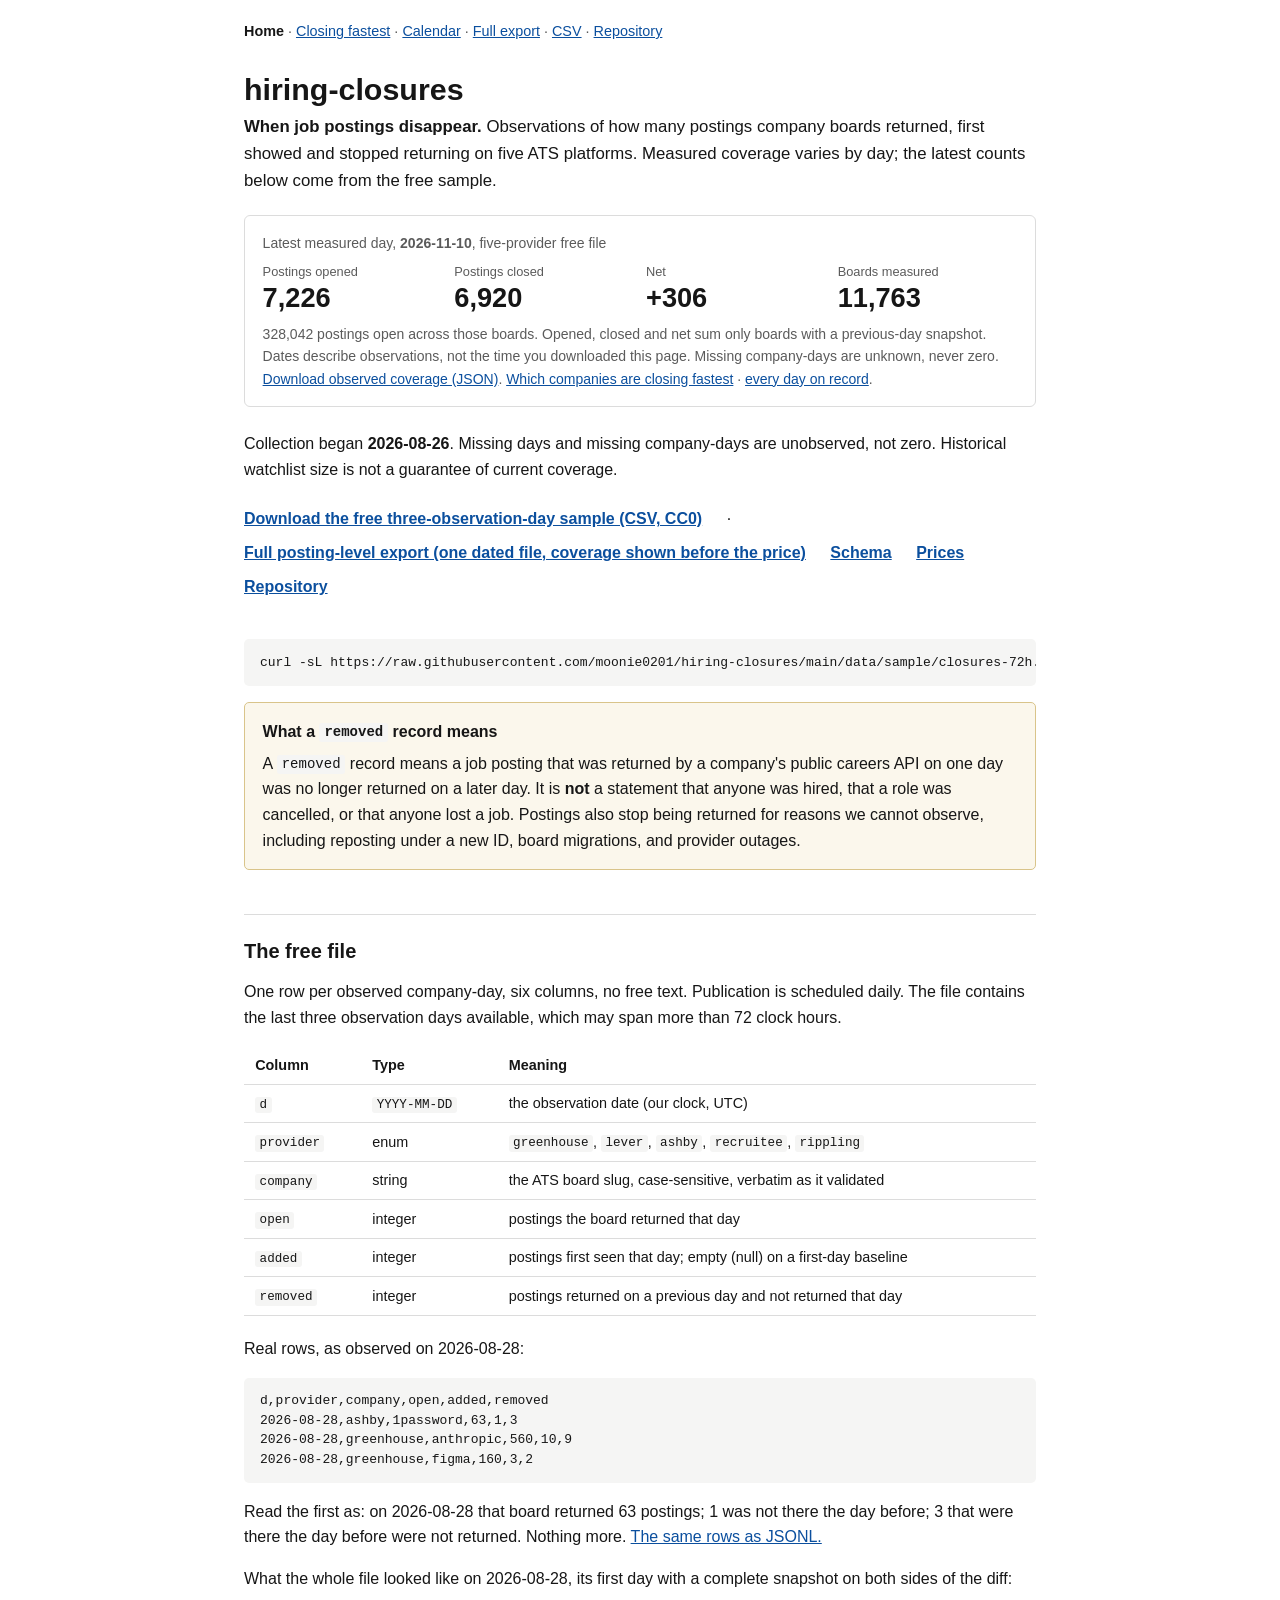
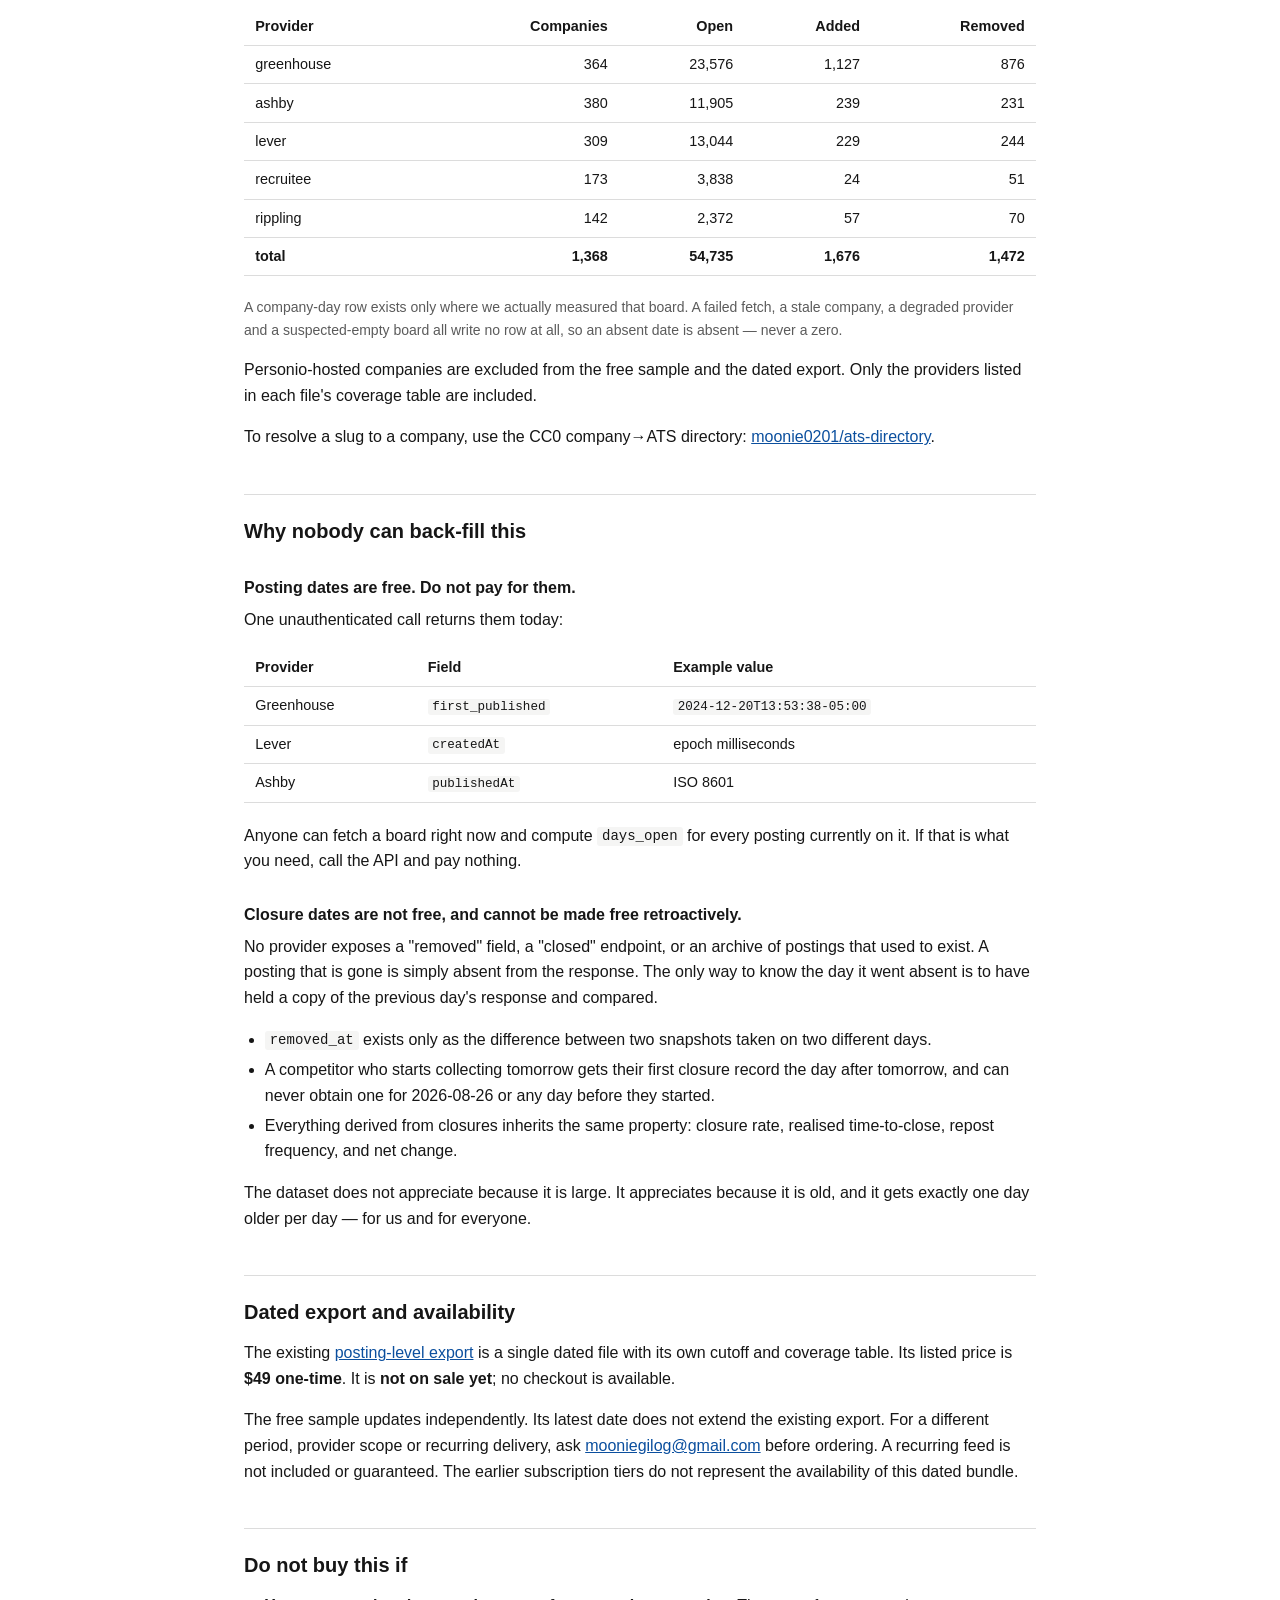
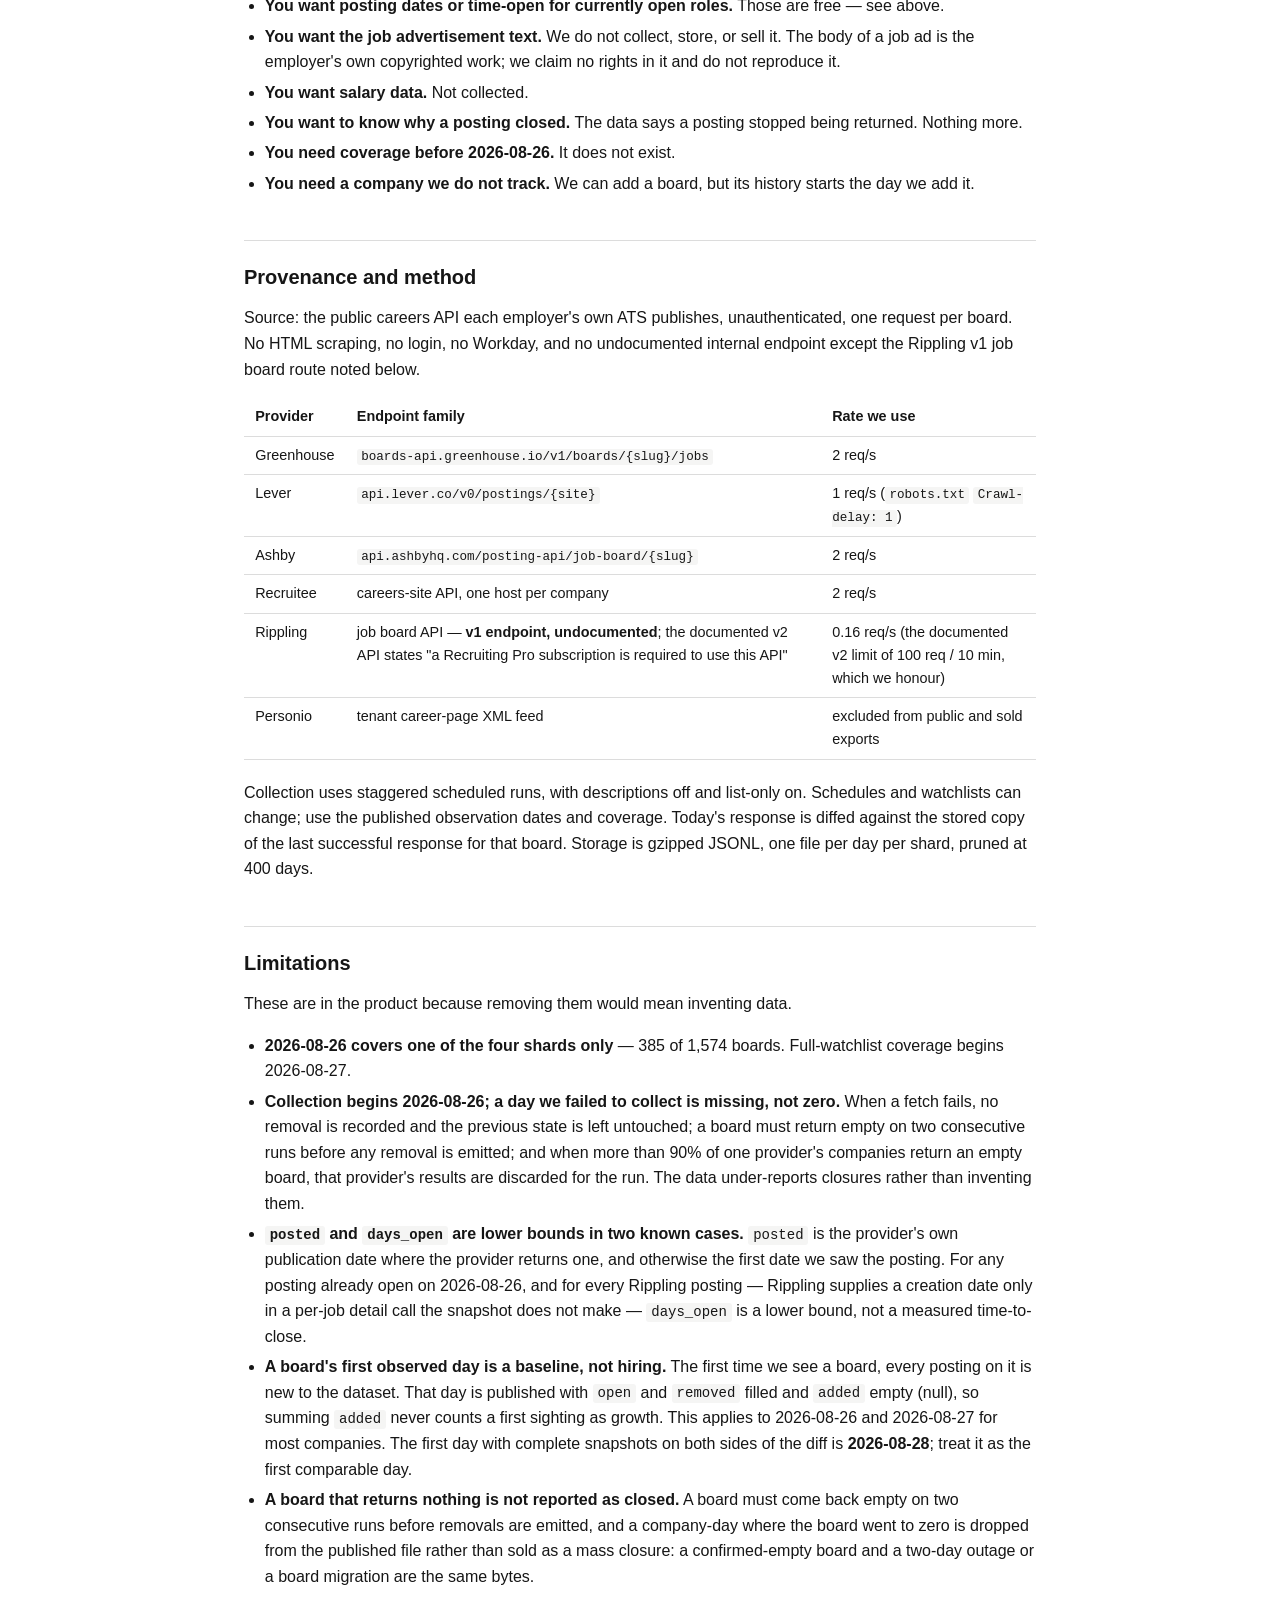
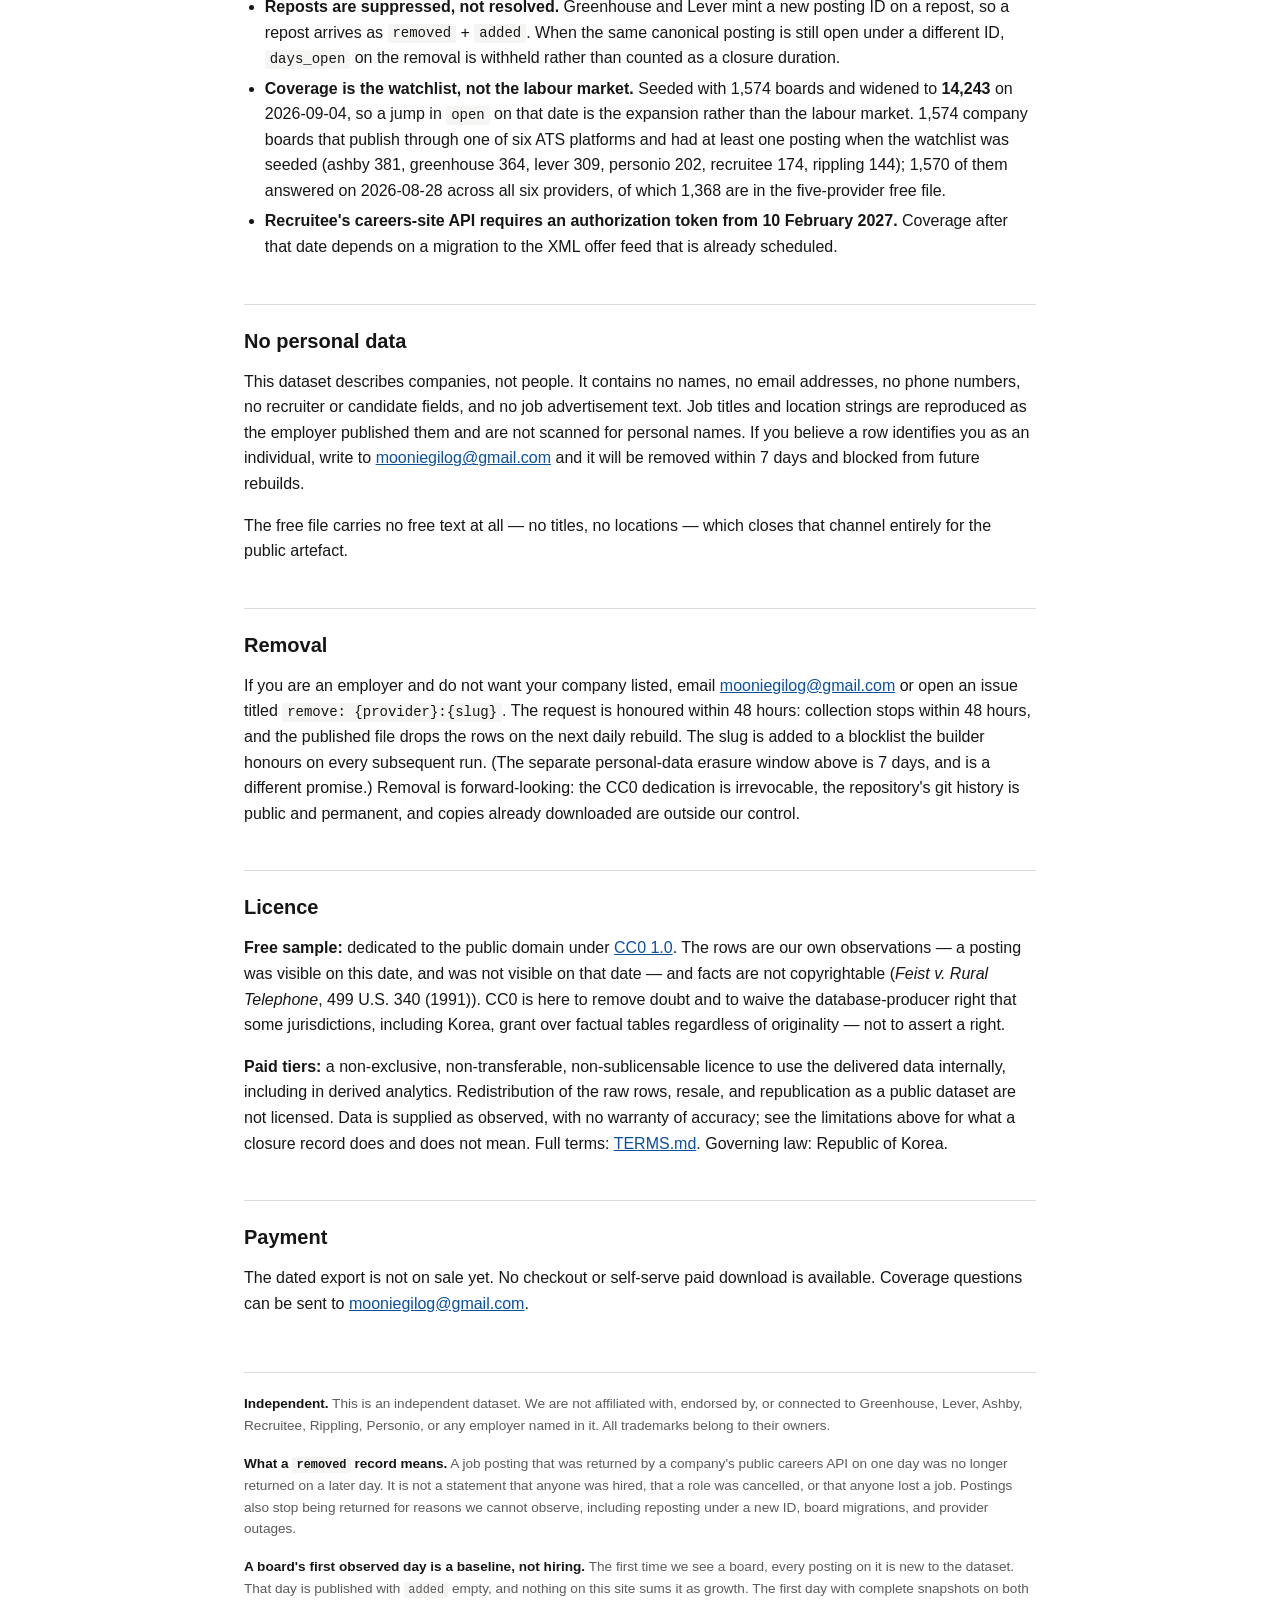
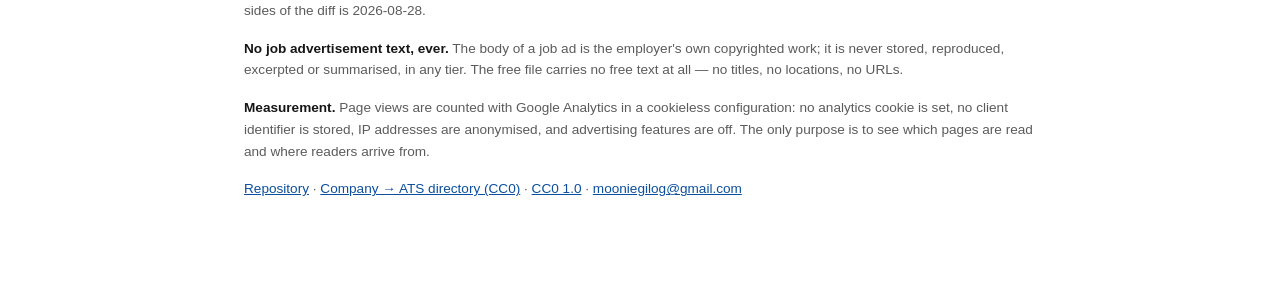
==== commit d27400a9: "data: refresh 72h closure sample (2026-11-10)" ====
--- a/docs/index.html
+++ b/docs/index.html
@@ -33,7 +33,7 @@
   "name": "hiring-closures",
   "url": "https://github.com/moonie0201/hiring-closures"
  },
- "dateModified": "2026-11-09",
+ "dateModified": "2026-11-10",
  "description": "One row per company per day: how many job postings each company's public careers API returned (open), how many were first seen that day (added) and how many returned on a previous day were no longer returned (removed). Observed boards on five ATS platforms (Greenhouse, Lever, Ashby, Recruitee, Rippling); coverage varies by day. Collection began 2026-08-26. The free file holds the last three observation days, six aggregate columns, no job titles, no URLs, no advertisement text, rebuilt daily and dedicated to the public domain under CC0 1.0. A removed record means a posting stopped being returned by the API; it says nothing about hires, cancellations or people.",
  "distribution": [
   {
@@ -65,7 +65,7 @@
  "measurementTechnique": "Daily snapshot of each employer's public ATS careers API, diffed against the previous snapshot; added and removed are counts of posting IDs that appeared or disappeared between the two.",
  "name": "hiring-closures: daily job-posting closures across company careers boards",
  "sameAs": "https://github.com/moonie0201/hiring-closures",
- "temporalCoverage": "2026-11-07/2026-11-09",
+ "temporalCoverage": "2026-11-08/2026-11-10",
  "url": "https://moonie0201.github.io/hiring-closures/",
  "variableMeasured": [
   {
@@ -110,14 +110,14 @@
 Measured coverage varies by day; the latest counts below come from the free sample.</p>
 
 <section class="stats" aria-label="Latest measured day">
-<p class="small muted">Latest measured day, <strong>2026-11-09</strong>, five-provider free file</p>
+<p class="small muted">Latest measured day, <strong>2026-11-10</strong>, five-provider free file</p>
 <dl>
-<div><dt>Postings opened</dt><dd>1,598</dd></div>
-<div><dt>Postings closed</dt><dd>1,642</dd></div>
-<div><dt>Net</dt><dd>-44</dd></div>
-<div><dt>Boards measured</dt><dd>11,398</dd></div>
+<div><dt>Postings opened</dt><dd>7,226</dd></div>
+<div><dt>Postings closed</dt><dd>6,920</dd></div>
+<div><dt>Net</dt><dd>+306</dd></div>
+<div><dt>Boards measured</dt><dd>11,763</dd></div>
 </dl>
-<p class="small muted">315,538 postings open across those boards. Opened, closed
+<p class="small muted">328,042 postings open across those boards. Opened, closed
 and net sum only boards with a previous-day snapshot.
 Dates describe observations, not the time you downloaded this page. Missing company-days
 are unknown, never zero. <a href="coverage.json">Download observed coverage (JSON)</a>.
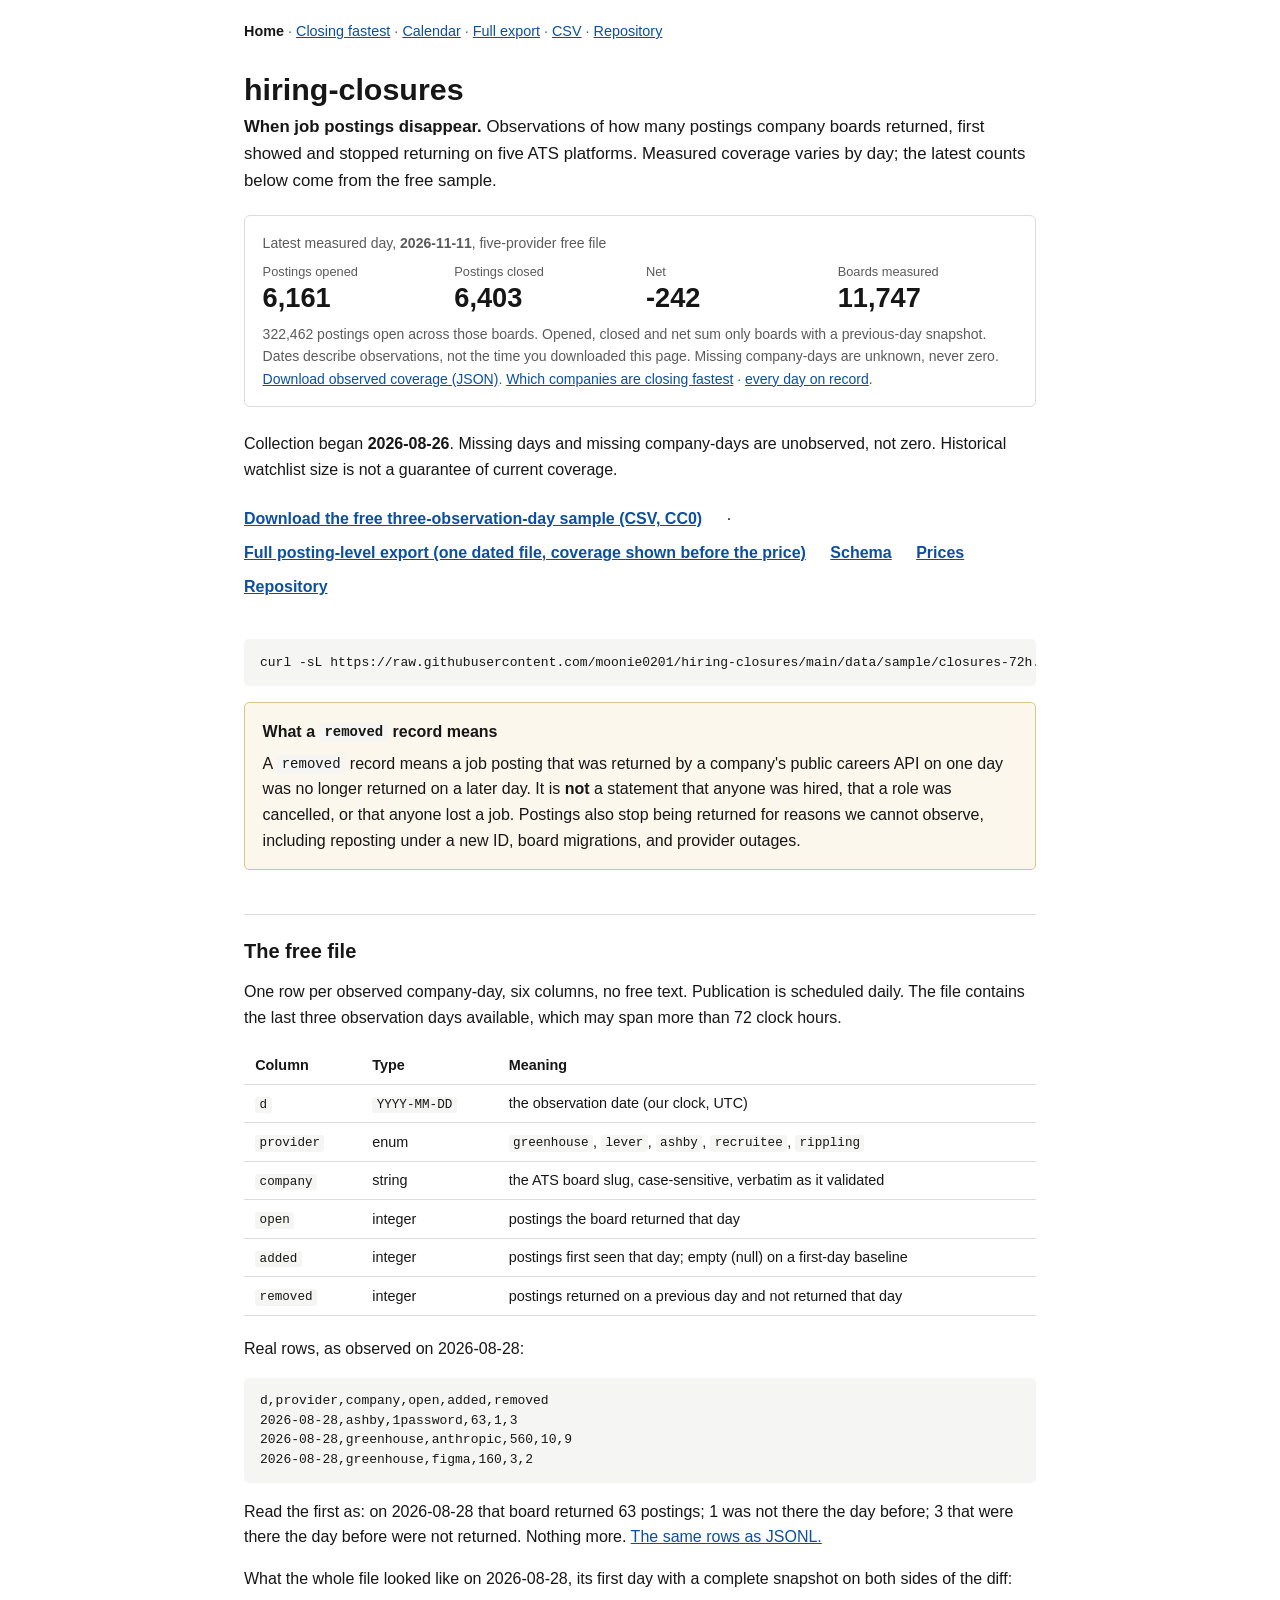
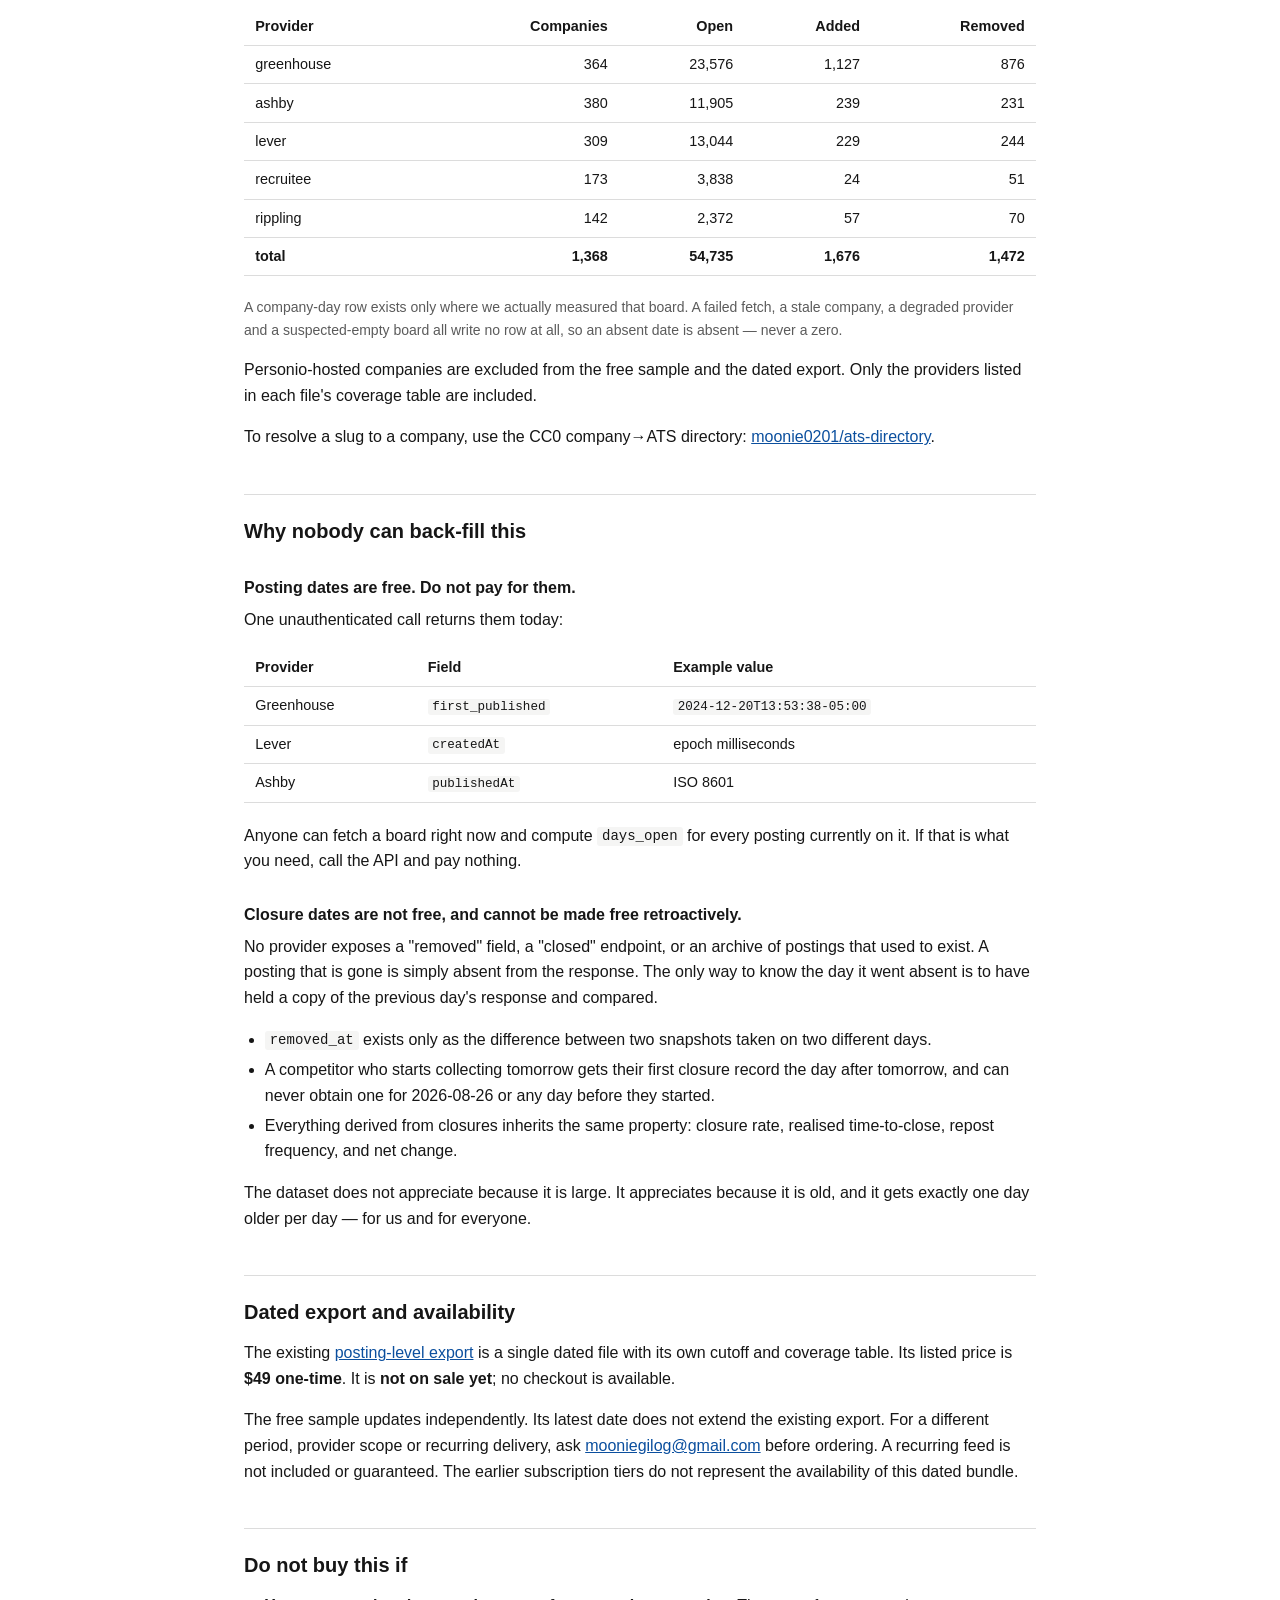
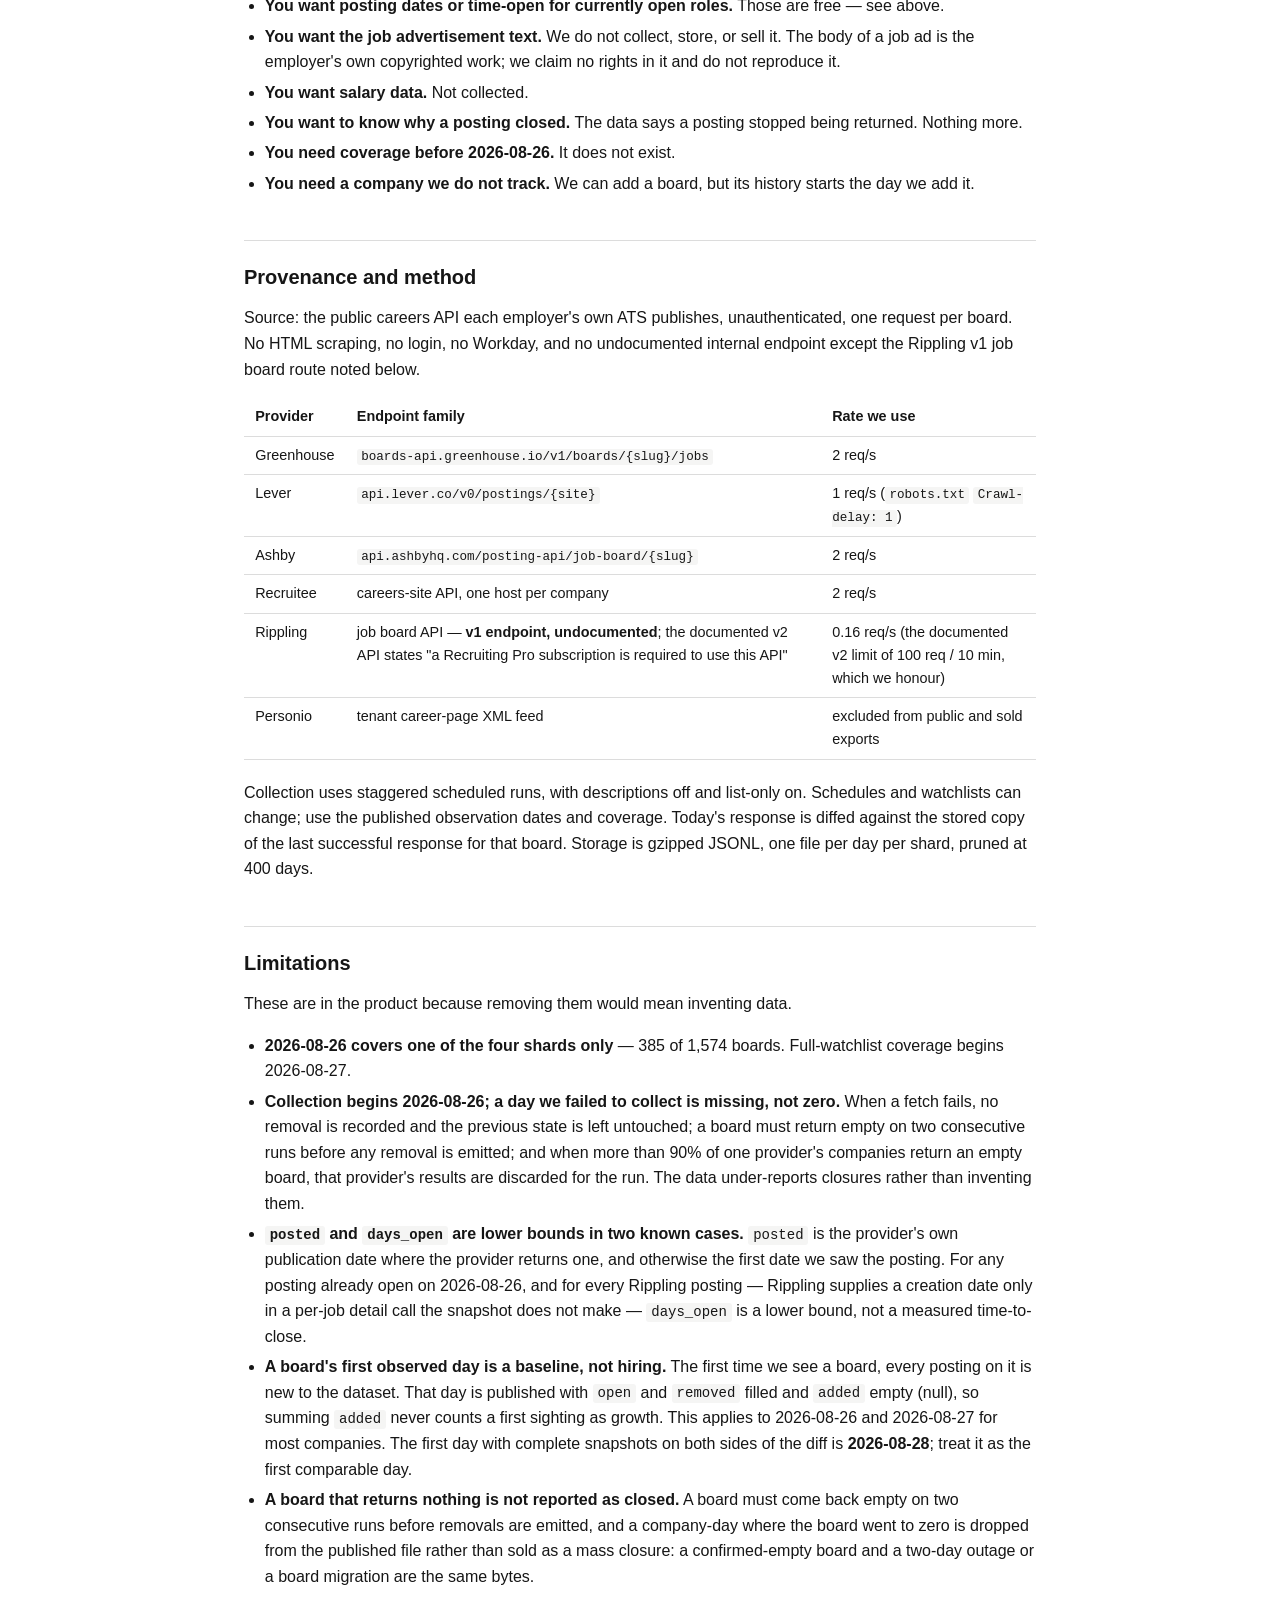
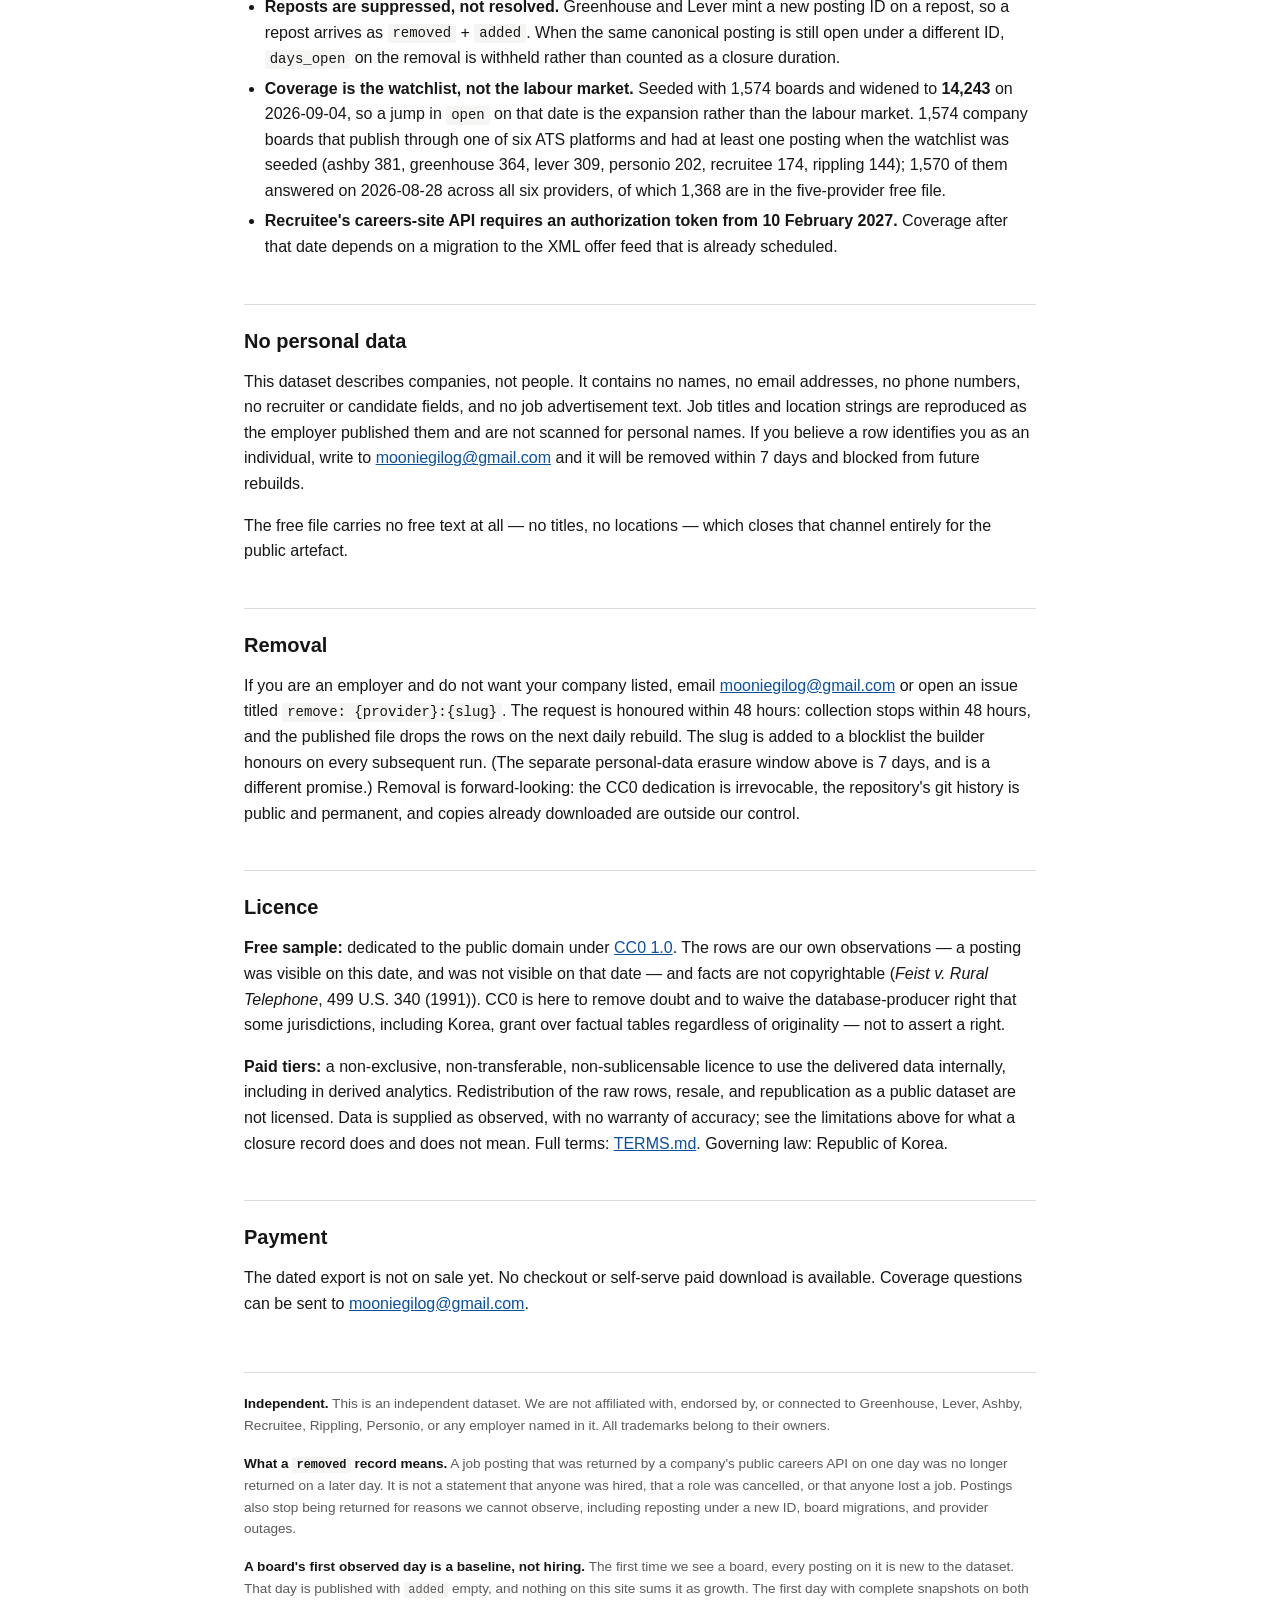
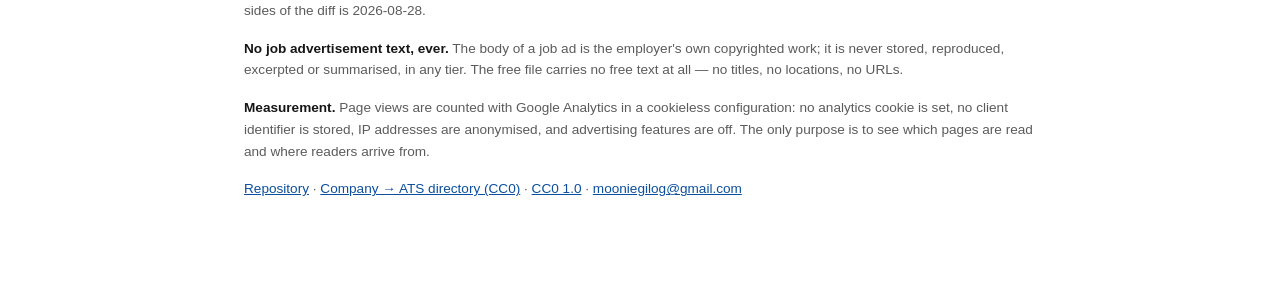
==== commit 9475522b: "data: refresh 72h closure sample (2026-11-11)" ====
--- a/docs/index.html
+++ b/docs/index.html
@@ -33,7 +33,7 @@
   "name": "hiring-closures",
   "url": "https://github.com/moonie0201/hiring-closures"
  },
- "dateModified": "2026-11-10",
+ "dateModified": "2026-11-11",
  "description": "One row per company per day: how many job postings each company's public careers API returned (open), how many were first seen that day (added) and how many returned on a previous day were no longer returned (removed). Observed boards on five ATS platforms (Greenhouse, Lever, Ashby, Recruitee, Rippling); coverage varies by day. Collection began 2026-08-26. The free file holds the last three observation days, six aggregate columns, no job titles, no URLs, no advertisement text, rebuilt daily and dedicated to the public domain under CC0 1.0. A removed record means a posting stopped being returned by the API; it says nothing about hires, cancellations or people.",
  "distribution": [
   {
@@ -65,7 +65,7 @@
  "measurementTechnique": "Daily snapshot of each employer's public ATS careers API, diffed against the previous snapshot; added and removed are counts of posting IDs that appeared or disappeared between the two.",
  "name": "hiring-closures: daily job-posting closures across company careers boards",
  "sameAs": "https://github.com/moonie0201/hiring-closures",
- "temporalCoverage": "2026-11-08/2026-11-10",
+ "temporalCoverage": "2026-11-09/2026-11-11",
  "url": "https://moonie0201.github.io/hiring-closures/",
  "variableMeasured": [
   {
@@ -110,14 +110,14 @@
 Measured coverage varies by day; the latest counts below come from the free sample.</p>
 
 <section class="stats" aria-label="Latest measured day">
-<p class="small muted">Latest measured day, <strong>2026-11-10</strong>, five-provider free file</p>
+<p class="small muted">Latest measured day, <strong>2026-11-11</strong>, five-provider free file</p>
 <dl>
-<div><dt>Postings opened</dt><dd>7,226</dd></div>
-<div><dt>Postings closed</dt><dd>6,920</dd></div>
-<div><dt>Net</dt><dd>+306</dd></div>
-<div><dt>Boards measured</dt><dd>11,763</dd></div>
+<div><dt>Postings opened</dt><dd>6,161</dd></div>
+<div><dt>Postings closed</dt><dd>6,403</dd></div>
+<div><dt>Net</dt><dd>-242</dd></div>
+<div><dt>Boards measured</dt><dd>11,747</dd></div>
 </dl>
-<p class="small muted">328,042 postings open across those boards. Opened, closed
+<p class="small muted">322,462 postings open across those boards. Opened, closed
 and net sum only boards with a previous-day snapshot.
 Dates describe observations, not the time you downloaded this page. Missing company-days
 are unknown, never zero. <a href="coverage.json">Download observed coverage (JSON)</a>.
